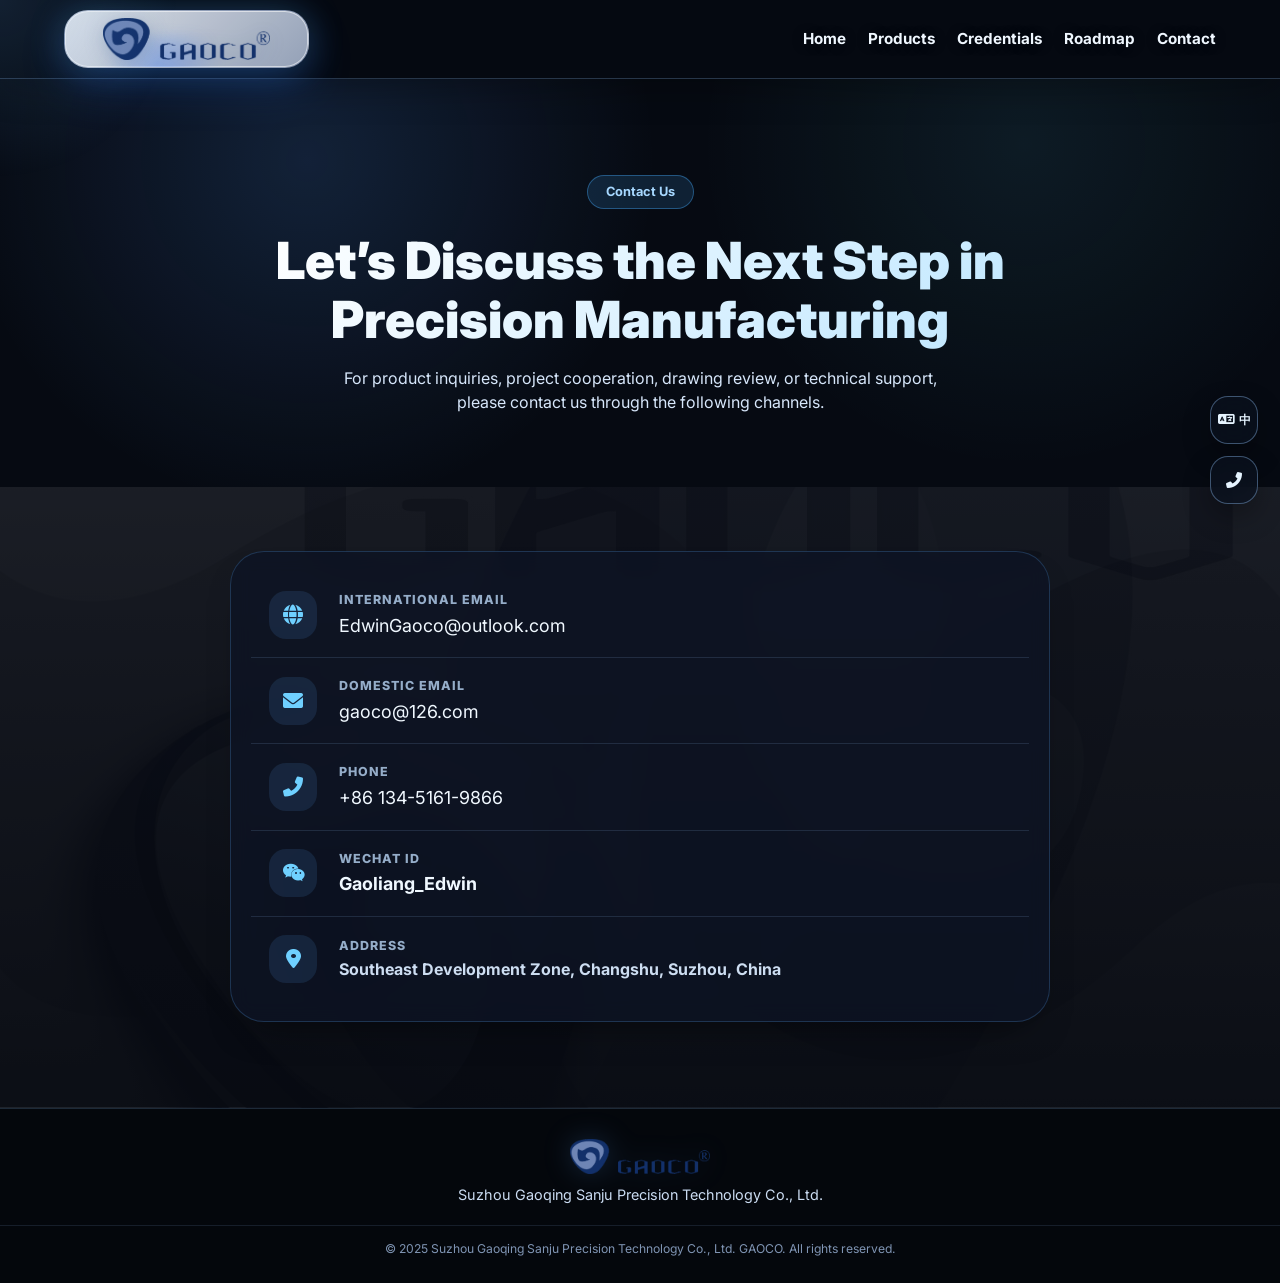
==== contacts.html @ 497a9c97 "Add files via upload" ====
<!DOCTYPE html>

<html lang="zh-CN">
<head>
<meta charset="utf-8"/>
<meta content="width=device-width, initial-scale=1.0" name="viewport"/>
<title>联系我们 | 苏州高擎三炬精密科技有限公司</title>
<meta content="联系苏州高擎三炬精密科技有限公司。国际邮箱 EdwinGaoco@outlook.com，国内邮箱 gaoco@126.com，电话 +86 134-5161-9866，微信 Gaoliang_Edwin。" name="description"/>
<meta content="苏州高擎三炬精密科技有限公司, Suzhou Gaoqing Sanju Precision Technology Co. Ltd., GAOCO, 先进陶瓷, advanced ceramics, CIM, ceramic injection molding, 陶瓷精密注塑成型, Al2O3, AlN, 氧化铝, 氮化铝, alumina, aluminum nitride, 粉体, powder, 器件, components, 塑胶, plastic, 塑胶齿轮, plastic gears, 齿轮齿条, gear rack, 光通信, optical communication, 陶瓷劈刀, ceramic capillary, MT插芯, MT ferrule, SC/LC陶瓷套筒, ceramic sleeve, SC/LC陶瓷插芯, ceramic ferrule, 5G陶瓷滤波器, 6G陶瓷滤波器" name="keywords"/>
<meta content="苏州高擎三炬精密科技有限公司" name="author"/>
<meta content="index, follow" name="robots"/>
<link href="https://gaoco.org/contacts.html" rel="canonical"/>
<meta content="联系我们 | 苏州高擎三炬精密科技有限公司" property="og:title"/>
<meta content="联系苏州高擎三炬精密科技有限公司。国际邮箱 EdwinGaoco@outlook.com，国内邮箱 gaoco@126.com，电话 +86 134-5161-9866，微信 Gaoliang_Edwin。" property="og:description"/>
<meta content="website" property="og:type"/>
<meta content="https://gaoco.org/contacts.html" property="og:url"/>
<meta content="GAOCO | 苏州高擎三炬精密科技有限公司" property="og:site_name"/>
<meta content="zh_CN" property="og:locale"/>
<link href="assets/favicon.ico" rel="icon"/>
<link href="assets/favicon.ico" rel="apple-touch-icon"/>
<link href="https://fonts.googleapis.com/css2?family=Inter:wght@400;500;600;700;800;900&amp;display=swap" rel="stylesheet"/>
<link href="https://cdnjs.cloudflare.com/ajax/libs/font-awesome/6.0.0-beta3/css/all.min.css" rel="stylesheet"/>
<link href="style.css?v=20260614-14" rel="stylesheet"/>
</head>
<body data-page="contacts">
<div aria-hidden="true" class="cursor-glow"></div>
<aside aria-label="Quick actions" class="floating-sidebar">
<button aria-label="Switch language" class="float-btn language-toggle" id="languageToggle" type="button">
<i aria-hidden="true" class="fas fa-language"></i>
<span id="languageToggleText">EN</span>
</button>
<a aria-label="Contact Us" class="float-btn" href="contacts.html">
<i aria-hidden="true" class="fas fa-phone-alt"></i>
</a>
</aside>
<header class="site-header">
<div class="container header-flex">
<a aria-label="GAOCO Home" class="brand-logo" href="index.html">
<span class="brand-logo-shell">
<span aria-hidden="true" class="brand-logo-glow"></span>
<img alt="GAOCO trademark logo" src="assets/gaoco-logo-transparent.png"/>
</span>
</a>
<button aria-expanded="false" aria-label="Toggle navigation" class="mobile-menu-btn" data-menu-toggle="" type="button">
<i aria-hidden="true" class="fas fa-bars"></i>
</button>
<nav aria-label="Main navigation" id="mainNav">
<a data-i18n="navHome" href="index.html">首页</a>
<a data-i18n="navProducts" href="products.html">产品</a>
<a data-i18n="navCredentials" href="credentials.html">资质荣誉</a>
<a data-i18n="navRoadmap" href="roadmap.html">发展方向</a>
<a data-i18n="navContact" href="contacts.html">联系</a>
</nav>
</div>
</header>
<main>
<section class="contact-hero plain-contact-hero">
<div class="container contact-hero-inner">
<div class="badge" data-i18n="contactsBadge">联系我们</div>
<h1 data-i18n="contactsTitle">期待与您探讨精密制造的下一步</h1>
<p data-i18n="contactsSubtitle">如需产品咨询、项目合作、图纸评估或技术支持，请通过以下方式联系我们。</p>
</div>
</section>
<section class="contacts-section compact-contact-section contact-wall-section">
<div class="container contact-list-card">
<article class="contact-row">
<i aria-hidden="true" class="fas fa-globe"></i>
<div><span data-i18n="contactInternationalEmail">国际邮箱</span><a href="mailto:EdwinGaoco@outlook.com">EdwinGaoco@outlook.com</a></div>
</article>
<article class="contact-row">
<i aria-hidden="true" class="fas fa-envelope"></i>
<div><span data-i18n="contactDomesticEmail">国内邮箱</span><a href="mailto:gaoco@126.com">gaoco@126.com</a></div>
</article>
<article class="contact-row">
<i aria-hidden="true" class="fas fa-phone-alt"></i>
<div><span data-i18n="contactPhoneTitle">电话</span><a href="tel:+8613451619866">+86 134-5161-9866</a></div>
</article>
<article class="contact-row">
<i aria-hidden="true" class="fab fa-weixin"></i>
<div><span data-i18n="contactWechatTitle">微信号</span><strong>Gaoliang_Edwin</strong></div>
</article>
<article class="contact-row muted-row">
<i aria-hidden="true" class="fas fa-map-marker-alt"></i>
<div><span data-i18n="contactAddressTitle">地址</span><strong data-i18n="contactAddressMain">中国·苏州·常熟东南开发区</strong></div>
</article>
</div>
</section>
</main>
<footer class="site-footer simple-footer">
<div class="container footer-grid">
<div>
<img alt="GAOCO logo" class="footer-logo" src="assets/gaoco-logo-transparent.png"/>
<p data-i18n="footerCompany">苏州高擎三炬精密科技有限公司</p>
</div>
</div>
<p class="footer-ownership" data-i18n="footerOwnership">© 2025 苏州高擎三炬精密科技有限公司 GAOCO. 保留一切权利。</p></footer>
<script defer="" src="script.js?v=20260614-14"></script>
</body>
</html>
---- style.css ----
*{margin:0;padding:0;box-sizing:border-box}html{scroll-behavior:smooth}body{font-family:'Inter',system-ui,-apple-system,BlinkMacSystemFont,'Segoe UI',sans-serif;background:#080b12;color:#eef5ff;line-height:1.55;overflow-x:hidden}a{color:inherit}.container{max-width:1200px;margin:0 auto;padding:0 24px}.cursor-glow{position:fixed;width:360px;height:360px;background:radial-gradient(circle,rgba(103,180,255,.14),rgba(103,180,255,0) 70%);border-radius:50%;pointer-events:none;transform:translate(-50%,-50%);z-index:999;will-change:left,top}.floating-sidebar{position:fixed;right:22px;top:50%;transform:translateY(-50%);display:flex;flex-direction:column;gap:12px;z-index:800}.float-btn{width:48px;height:48px;border-radius:18px;border:1px solid rgba(147,197,253,.38);background:rgba(11,18,31,.68);backdrop-filter:blur(16px);box-shadow:0 12px 28px rgba(0,0,0,.28);color:#e6f4ff;display:inline-flex;align-items:center;justify-content:center;gap:4px;cursor:pointer;text-decoration:none;transition:.22s ease;font-family:inherit;font-weight:800}.float-btn:hover{transform:translateX(-4px);background:rgba(66,165,245,.26);border-color:rgba(147,197,253,.8)}.float-btn span{font-size:.72rem}.site-header{position:sticky;top:0;z-index:700;background:rgba(7,12,23,.88);backdrop-filter:blur(18px);border-bottom:1px solid rgba(147,197,253,.24);box-shadow:0 10px 32px rgba(0,0,0,.22)}.header-flex{display:flex;justify-content:space-between;align-items:center;gap:22px;min-height:78px}.brand-logo{display:inline-flex;text-decoration:none;align-items:center}.brand-logo-shell{position:relative;display:inline-flex;align-items:center;height:58px;width:245px;padding:7px 16px;border-radius:24px;background:linear-gradient(135deg,rgba(255,255,255,.78),rgba(221,235,255,.62));border:1px solid rgba(26,55,111,.2);box-shadow:0 0 0 1px rgba(255,255,255,.55) inset,0 16px 42px rgba(24,72,150,.18),0 0 35px rgba(79,156,255,.16);overflow:hidden}.brand-logo-shell::after{content:"";position:absolute;inset:-50% auto -50% -80%;width:45%;transform:rotate(18deg);background:linear-gradient(90deg,transparent,rgba(255,255,255,.85),transparent);animation:logoSweep 5.5s ease-in-out infinite}.brand-logo-glow{position:absolute;inset:auto auto -38px 22px;width:150px;height:70px;background:radial-gradient(circle,rgba(44,117,255,.35),transparent 70%);filter:blur(6px)}.brand-logo img{position:relative;z-index:2;width:100%;height:100%;object-fit:contain;filter:drop-shadow(0 4px 10px rgba(19,54,117,.22))}.mobile-menu-btn{display:none;background:rgba(8,15,28,.72);color:#eaf5ff;border:1px solid rgba(147,197,253,.38);border-radius:15px;width:44px;height:44px}nav{display:flex;gap:22px;flex-wrap:wrap;align-items:center}nav a{color:#eff7ff;text-decoration:none;font-weight:700;font-size:.95rem;text-shadow:0 1px 12px rgba(0,0,0,.4);transition:.2s ease;position:relative}nav a::after{content:"";position:absolute;left:0;bottom:-8px;width:0;height:2px;background:#78c8ff;transition:.2s ease}nav a:hover{color:#fff}nav a:hover::after{width:100%}@keyframes logoSweep{0%,35%{left:-80%;opacity:0}55%{opacity:1}78%,100%{left:130%;opacity:0}}
.badge,.tag{display:inline-block;background:rgba(66,165,245,.15);padding:6px 18px;border-radius:40px;font-size:.8rem;font-weight:700;color:#a7d8ff;border:1px solid rgba(66,165,245,.4);margin-bottom:22px}.hero{position:relative;padding:88px 0 106px;overflow:hidden;background:radial-gradient(circle at 20% 20%,rgba(52,123,255,.16),transparent 32%),radial-gradient(circle at 90% 0%,rgba(122,214,255,.1),transparent 35%)}.hero-inner{text-align:center;position:relative;z-index:2}.hero h1{font-size:clamp(2.3rem,6vw,4rem);font-weight:900;line-height:1.12;margin-bottom:20px;background:linear-gradient(135deg,#fff,#bfe7ff);-webkit-background-clip:text;background-clip:text;color:transparent}.highlight{background:linear-gradient(135deg,#58b8ff,#87fff1);-webkit-background-clip:text;background-clip:text;color:transparent}.dynamic-wrap{font-size:clamp(1.1rem,3vw,1.55rem);font-weight:600;margin:18px 0 24px;color:#c3ddff}.dynamic-wrap #changingWord{color:#54bbff;font-weight:900;display:inline-block;min-width:126px;text-shadow:0 0 18px rgba(84,187,255,.5)}.hero p{font-size:1.08rem;color:#bad0eb;max-width:760px;margin:0 auto 32px}.btn-group{display:flex;justify-content:center;gap:18px;flex-wrap:wrap;margin-bottom:54px}.btn{display:inline-flex;align-items:center;justify-content:center;gap:10px;padding:12px 26px;font-weight:800;border-radius:40px;font-size:.95rem;cursor:pointer;transition:.25s ease;border:none;font-family:inherit;text-decoration:none}.btn-primary{background:linear-gradient(105deg,#1d8aff,#0a3f9c);color:white;box-shadow:0 8px 24px rgba(30,136,229,.35)}.btn-primary:hover{transform:translateY(-3px);box-shadow:0 16px 35px rgba(30,136,229,.45)}.btn-outline{background:rgba(255,255,255,.03);border:1px solid #58b8ff;color:#e0f2fe}.btn-outline:hover{background:rgba(88,184,255,.1);border-color:#9de9ff;transform:translateY(-2px)}.stats{display:flex;justify-content:center;gap:42px;flex-wrap:wrap}.stats div{text-align:center}.stats strong{display:block;font-size:1.45rem;font-weight:900;background:linear-gradient(135deg,#fff,#90caf9);-webkit-background-clip:text;background-clip:text;color:transparent}.stats span{font-size:.78rem;text-transform:uppercase;letter-spacing:1px;color:#9fb2cc}.hero-bg-shape{position:absolute;top:-30%;left:-20%;width:140%;height:140%;background:radial-gradient(circle at 30% 40%,rgba(30,136,229,.1),transparent 70%);pointer-events:none}.page-hero{padding:78px 0 54px;text-align:center;background:radial-gradient(circle at 30% 10%,rgba(66,165,245,.16),transparent 35%),radial-gradient(circle at 80% 20%,rgba(128,222,234,.08),transparent 30%)}.page-hero h1{max-width:900px;margin:0 auto 18px;font-size:clamp(2rem,5vw,3rem);line-height:1.16;font-weight:900;background:linear-gradient(135deg,#fff,#a7d8ff);-webkit-background-clip:text;background-clip:text;color:transparent}.page-hero p{max-width:760px;margin:0 auto;color:#aec1dc;font-size:1.05rem}.section-heading-row{display:flex;justify-content:space-between;align-items:flex-end;gap:24px;margin-bottom:38px}.center-heading{align-items:center}.section-title{text-align:center;margin-bottom:42px}.section-title.align-left{text-align:left;margin-bottom:0}.section-title span{display:inline-block;font-size:.78rem;font-weight:800;text-transform:uppercase;letter-spacing:3px;color:#64c7ff;background:rgba(66,165,245,.15);padding:4px 12px;border-radius:30px;margin-bottom:12px}.section-title h2{font-size:clamp(1.7rem,4vw,2.25rem);font-weight:900;color:#f0f9ff}.section-link{display:inline-flex;align-items:center;gap:8px;flex-shrink:0;color:#cceaff;text-decoration:none;border:1px solid rgba(66,165,245,.38);background:rgba(66,165,245,.08);padding:9px 16px;border-radius:999px;font-size:.9rem;font-weight:800;transition:.2s}.section-link:hover{color:#fff;background:rgba(66,165,245,.22);transform:translateY(-2px)}
.business-section,.products-section,.credential-section,.roadmap-section{padding:78px 0 88px}.business-section{background:rgba(5,7,12,.72)}.business-grid{display:grid;grid-template-columns:repeat(3,minmax(0,1fr));gap:24px}.business-card,.product-detail-card,.credential-doc-card,.roadmap-card,.contact-list-card,.curtain-placeholder-card{background:rgba(18,24,39,.76);border:1px solid rgba(90,174,255,.22);border-radius:30px;box-shadow:0 20px 38px -22px rgba(0,0,0,.58);transition:.25s ease}.business-card{text-decoration:none;padding:18px;display:flex;flex-direction:column;gap:14px}.business-card:hover,.product-detail-card:hover,.credential-doc-card:hover,.roadmap-card:hover{transform:translateY(-6px);border-color:rgba(90,174,255,.58);background:rgba(25,33,51,.88)}.business-image,.detail-image,.credential-thumb{border-radius:22px;overflow:hidden;background:linear-gradient(135deg,rgba(66,165,245,.18),rgba(255,255,255,.08));position:relative}.business-image{aspect-ratio:1.45/1}.business-image img,.detail-image img,.credential-thumb img{width:100%;height:100%;object-fit:cover;display:block}.business-card h3,.product-detail-card h3{font-size:1.24rem}.business-card p,.product-detail-card p,.credential-doc-card p,.roadmap-card p{color:#b8cbe6;font-size:.94rem}.home-honors-section{padding:84px 0 96px;overflow:hidden;background:radial-gradient(circle at 50% 50%,rgba(78,152,255,.1),transparent 45%)}.honor-orbit{position:relative;height:420px;max-width:1100px;margin:0 auto;perspective:1200px}.honor-orbit-card{position:absolute;top:50%;left:50%;width:260px;height:318px;transform:translate(-50%,-50%) scale(.6);opacity:0;z-index:1;border-radius:28px;background:rgba(18,24,39,.72);border:1px solid rgba(147,197,253,.24);box-shadow:0 20px 50px rgba(0,0,0,.35);padding:14px;transition:transform .7s cubic-bezier(.2,.8,.2,1),opacity .7s,z-index .7s,filter .7s}.honor-orbit-card img{width:100%;height:230px;object-fit:cover;border-radius:20px;background:#e9f0fb}.honor-orbit-card p{margin-top:10px;font-size:.86rem;color:#d9ebff;font-weight:700;text-align:center}.honor-orbit-card.pos-center{opacity:1;z-index:5;transform:translate(-50%,-50%) translateX(0) scale(1.08);filter:none}.honor-orbit-card.pos-left1{opacity:.78;z-index:4;transform:translate(-50%,-50%) translateX(-260px) translateY(16px) rotateY(18deg) scale(.9);filter:saturate(.85)}.honor-orbit-card.pos-right1{opacity:.78;z-index:4;transform:translate(-50%,-50%) translateX(260px) translateY(16px) rotateY(-18deg) scale(.9);filter:saturate(.85)}.honor-orbit-card.pos-left2{opacity:.42;z-index:2;transform:translate(-50%,-50%) translateX(-480px) translateY(46px) rotateY(30deg) scale(.72);filter:saturate(.7) blur(.2px)}.honor-orbit-card.pos-right2{opacity:.42;z-index:2;transform:translate(-50%,-50%) translateX(480px) translateY(46px) rotateY(-30deg) scale(.72);filter:saturate(.7) blur(.2px)}.honor-orbit-card.is-paused{box-shadow:0 0 0 1px rgba(145,220,255,.9),0 24px 70px rgba(64,168,255,.32)}.carousel-hint{text-align:center;color:#9fb5d2;font-size:.86rem;margin-top:8px}.cta-section{padding:40px 0 88px}.cta-card{padding:42px;border-radius:36px;text-align:center;background:linear-gradient(135deg,rgba(13,28,52,.92),rgba(10,14,24,.95));border:1px solid rgba(88,184,255,.28)}.cta-card h2{font-size:clamp(1.55rem,4vw,2.25rem);margin-bottom:14px}.cta-card p{max-width:720px;margin:0 auto 24px;color:#b9cce8}.product-selector-wrap{scroll-margin-top:110px}.compact-title{margin-bottom:18px}.product-selector{display:grid;grid-template-columns:repeat(3,minmax(0,1fr));gap:14px;background:rgba(15,22,35,.64);padding:10px;border:1px solid rgba(88,184,255,.22);border-radius:28px;position:sticky;top:96px;z-index:50;backdrop-filter:blur(14px)}.product-tab,.credential-tab{border:1px solid rgba(147,197,253,.25);background:rgba(255,255,255,.04);color:#cfe7ff;border-radius:20px;padding:15px 18px;font-family:inherit;font-weight:900;display:flex;align-items:center;justify-content:center;gap:10px;cursor:pointer;transition:.22s}.product-tab:hover,.product-tab.active,.credential-tab:hover,.credential-tab.active{background:linear-gradient(135deg,rgba(43,136,255,.35),rgba(55,210,255,.15));border-color:rgba(122,209,255,.72);color:#fff;box-shadow:0 14px 30px rgba(0,0,0,.22)}.product-panels{margin-top:32px}.product-panel{display:none;animation:panelIn .35s ease;scroll-margin-top:124px}.product-panel.active{display:block}@keyframes panelIn{from{opacity:0;transform:translateY(12px)}to{opacity:1;transform:translateY(0)}}.panel-head{max-width:840px;margin:0 auto 26px;text-align:center}.panel-head h2{font-size:clamp(1.6rem,4vw,2.25rem);margin-bottom:12px}.panel-head p{color:#b7cae5}.detailed-grid{display:grid;grid-template-columns:repeat(3,minmax(0,1fr));gap:24px}.optical-grid{grid-template-columns:repeat(4,minmax(0,1fr))}.product-detail-card{padding:18px}.detail-image{aspect-ratio:1.28/1;margin-bottom:16px}.cooperation-note{margin-top:12px;padding:12px;border-radius:16px;background:rgba(89,172,255,.1);border:1px solid rgba(89,172,255,.25);color:#e4f5ff!important;font-weight:700}.product-side-tools{position:fixed;left:20px;top:50%;transform:translateY(-50%);z-index:650;display:flex;flex-direction:column;gap:10px}.product-side-tools button{width:88px;min-height:54px;border-radius:18px;border:1px solid rgba(147,197,253,.35);background:rgba(11,18,31,.72);color:#eaf6ff;backdrop-filter:blur(15px);cursor:pointer;font-family:inherit;font-weight:800;font-size:.78rem;display:flex;flex-direction:column;align-items:center;justify-content:center;gap:4px;box-shadow:0 12px 28px rgba(0,0,0,.24)}.product-side-tools button:hover{background:rgba(66,165,245,.25)}.star-assembly{position:relative;min-height:720px;border-radius:42px;background:radial-gradient(circle at 50% 46%,rgba(90,174,255,.18),rgba(13,20,35,.94) 55%,rgba(7,10,18,.96));border:1px solid rgba(88,184,255,.25);overflow:hidden;padding:34px;margin-bottom:28px}.assembly-copy{position:relative;z-index:4;text-align:center;max-width:760px;margin:0 auto 18px}.assembly-copy h3{font-size:1.7rem;margin-bottom:8px}.assembly-copy p{color:#bcd0ec}.assembly-main-button{position:absolute;left:50%;top:54%;transform:translate(-50%,-50%);z-index:5;width:min(720px,72%);aspect-ratio:1.34/1;border:0;border-radius:34px;background:rgba(255,255,255,.04);cursor:pointer;transition:.6s cubic-bezier(.2,.8,.2,1);box-shadow:0 24px 70px rgba(0,0,0,.38),0 0 0 1px rgba(132,210,255,.22);overflow:hidden}.assembly-main-button img{width:100%;height:100%;object-fit:cover;display:block}.assembly-main-button::after{content:"";position:absolute;inset:0;background:linear-gradient(180deg,transparent,rgba(5,10,20,.42));opacity:.7}.assembly-pulse{position:absolute;left:50%;bottom:20px;transform:translateX(-50%);z-index:2;display:inline-flex;align-items:center;gap:8px;background:rgba(10,19,35,.72);border:1px solid rgba(147,197,253,.35);border-radius:999px;color:#e8f6ff;padding:10px 16px;font-weight:900;backdrop-filter:blur(12px)}.star-assembly.expanded .assembly-main-button{width:min(360px,42%);top:52%;box-shadow:0 0 0 1px rgba(143,222,255,.55),0 26px 80px rgba(36,140,255,.25);transform:translate(-50%,-50%) scale(.86)}.star-frame{position:absolute;inset:122px 28px 28px;z-index:3;pointer-events:none}.star-part{position:absolute;width:190px;min-height:188px;border-radius:24px;padding:12px;background:rgba(17,25,42,.88);border:1px solid rgba(147,197,253,.28);box-shadow:0 18px 40px rgba(0,0,0,.32);opacity:0;transform:translate(-50%,-50%) scale(.55);transition:.6s cubic-bezier(.2,.8,.2,1);pointer-events:auto}.star-part img{width:100%;height:104px;object-fit:cover;border-radius:16px;background:#dfe9f6}.star-part h4{font-size:.88rem;margin-top:8px}.star-part p{font-size:.74rem;color:#b8cbe6;line-height:1.35}.star-assembly.expanded .star-part{opacity:1;transform:translate(-50%,-50%) scale(1)}.part-pos-1{left:16%;top:22%}.part-pos-2{left:34%;top:16%}.part-pos-3{left:66%;top:16%}.part-pos-4{left:84%;top:22%}.part-pos-5{left:12%;top:52%}.part-pos-6{left:88%;top:52%}.part-pos-7{left:17%;top:82%}.part-pos-8{left:36%;top:88%}.part-pos-9{left:64%;top:88%}.part-pos-10{left:83%;top:82%}.part-pos-11{left:50%;top:10%}.part-pos-12{left:50%;top:94%}.curtain-placeholder-card{display:grid;grid-template-columns:230px 1fr;gap:24px;padding:24px;align-items:center}.image-placeholder{min-height:190px;border-radius:24px;background:linear-gradient(135deg,rgba(78,152,255,.18),rgba(255,255,255,.05));display:flex;align-items:center;justify-content:center;color:#80d7ff;font-size:3.2rem;border:1px dashed rgba(147,197,253,.3)}.curtain-placeholder-card h3{font-size:1.35rem;margin-bottom:10px}.curtain-placeholder-card p{color:#b9cce8}.credential-tabs{display:flex;flex-wrap:wrap;gap:12px;justify-content:center;margin-bottom:32px}.credential-tab{padding:12px 16px}.credential-panel{display:none;animation:panelIn .35s ease}.credential-panel.active{display:block}.small-head{text-align:left;max-width:100%;margin-bottom:18px}.credential-doc-grid{display:grid;grid-template-columns:repeat(3,minmax(0,1fr));gap:22px}.credential-doc-card{overflow:hidden}.credential-thumb{display:block;aspect-ratio:1.18/1;text-decoration:none;background:#eef5ff}.credential-thumb img{transition:.3s ease}.credential-doc-card:hover .credential-thumb img{transform:scale(1.03)}.doc-chip{position:absolute;right:12px;bottom:12px;background:rgba(5,12,24,.8);border:1px solid rgba(147,197,253,.34);border-radius:999px;padding:4px 10px;font-size:.72rem;font-weight:900;color:#eaf6ff}.credential-card-body{padding:18px}.credential-card-body h3{font-size:1rem;margin-bottom:8px}.credentials-hero{background:radial-gradient(circle at 20% 20%,rgba(91,141,255,.18),transparent 35%),radial-gradient(circle at 80% 10%,rgba(91,232,255,.08),transparent 32%)}.wall-hero{position:relative;min-height:420px;padding:96px 0;display:flex;align-items:center;background-image:linear-gradient(100deg,rgba(4,8,18,.94),rgba(8,15,30,.76) 50%,rgba(12,22,42,.5)),url('assets/gaoco-wall.jpg');background-size:cover;background-position:center}.contact-hero-inner{text-align:left}.contact-hero h1{font-size:clamp(2rem,5vw,3.2rem);max-width:760px;font-weight:900;line-height:1.16;background:linear-gradient(135deg,#fff,#bfe7ff);-webkit-background-clip:text;background-clip:text;color:transparent;margin-bottom:16px}.contact-hero p{max-width:600px;color:#d7e7fb}.compact-contact-section{padding:64px 0 86px}.contact-list-card{max-width:820px;padding:20px;border-radius:34px}.contact-row{display:grid;grid-template-columns:54px 1fr;gap:16px;align-items:center;padding:18px;border-bottom:1px solid rgba(147,197,253,.14)}.contact-row:last-child{border-bottom:0}.contact-row i{width:48px;height:48px;border-radius:17px;background:rgba(90,174,255,.12);display:flex;align-items:center;justify-content:center;color:#6fd0ff;font-size:1.25rem}.contact-row span{display:block;font-size:.78rem;color:#95adc9;margin-bottom:2px;font-weight:800;text-transform:uppercase;letter-spacing:.08em}.contact-row a,.contact-row strong{font-size:1.12rem;color:#f0f8ff;text-decoration:none;word-break:break-word}.contact-row a:hover{color:#77d4ff}.muted-row strong{font-size:1rem;color:#cdddf1}.roadmap-grid{display:grid;grid-template-columns:repeat(2,minmax(0,1fr));gap:24px}.roadmap-card{padding:30px}.roadmap-card span{font-size:2.4rem;font-weight:900;color:rgba(90,174,255,.28)}.roadmap-card h2{font-size:1.25rem;margin:8px 0 10px}.site-footer{padding:30px 0;border-top:1px solid rgba(147,197,253,.18);background:rgba(4,7,13,.92)}.footer-grid{display:flex;align-items:center;justify-content:space-between;gap:22px;flex-wrap:wrap}.footer-logo{width:140px;max-height:44px;object-fit:contain;filter:drop-shadow(0 0 14px rgba(95,174,255,.18))}.site-footer p{color:#cbdcf2;font-size:.9rem;margin-top:4px}.footer-contact-line{color:#8ea5c4;font-size:.8rem;line-height:1.6}.simple-footer .footer-grid{justify-content:center;text-align:center}
@media (max-width:1100px){.optical-grid,.detailed-grid{grid-template-columns:repeat(2,minmax(0,1fr))}.honor-orbit-card.pos-left2{transform:translate(-50%,-50%) translateX(-370px) translateY(48px) rotateY(30deg) scale(.68)}.honor-orbit-card.pos-right2{transform:translate(-50%,-50%) translateX(370px) translateY(48px) rotateY(-30deg) scale(.68)}.product-side-tools{left:10px}.star-part{width:170px}.star-assembly{min-height:760px}}
@media (max-width:820px){.container{padding:0 18px}.cursor-glow{display:none}.floating-sidebar{right:14px;bottom:18px;top:auto;transform:none;flex-direction:row}.site-header{background:rgba(7,12,23,.92)}.header-flex{min-height:70px}.brand-logo-shell{width:206px;height:52px;border-radius:20px}.mobile-menu-btn{display:inline-flex;align-items:center;justify-content:center}nav{display:none;position:absolute;left:18px;right:18px;top:76px;background:rgba(10,18,32,.96);border:1px solid rgba(147,197,253,.26);border-radius:22px;padding:16px;flex-direction:column;align-items:stretch;box-shadow:0 20px 46px rgba(0,0,0,.32)}nav.open{display:flex}nav a{padding:10px;text-align:center}.hero{padding:70px 0 78px}.section-heading-row{align-items:flex-start;flex-direction:column}.business-grid,.roadmap-grid{grid-template-columns:1fr}.stats{gap:24px}.product-selector{position:relative;top:auto;grid-template-columns:1fr}.product-side-tools{left:auto;right:14px;top:auto;bottom:82px;transform:none}.product-side-tools button{width:74px;min-height:48px;font-size:.7rem}.detailed-grid,.optical-grid,.credential-doc-grid{grid-template-columns:1fr}.star-assembly{min-height:unset;padding:22px;display:flex;flex-direction:column;gap:20px}.assembly-main-button{position:relative;left:auto;top:auto;transform:none;width:100%;order:2}.star-assembly.expanded .assembly-main-button{width:100%;top:auto;transform:scale(.86);align-self:center}.star-frame{position:relative;inset:auto;display:grid;grid-template-columns:1fr;gap:14px;order:3}.star-part,.star-assembly.expanded .star-part{position:relative;left:auto!important;top:auto!important;width:100%;min-height:0;transform:none;display:grid;grid-template-columns:96px 1fr;gap:12px;align-items:center}.star-part{display:none}.star-assembly.expanded .star-part{display:grid;opacity:1}.star-part img{height:82px}.curtain-placeholder-card{grid-template-columns:1fr}.honor-orbit{height:360px}.honor-orbit-card{width:220px;height:286px}.honor-orbit-card img{height:204px}.honor-orbit-card.pos-center{transform:translate(-50%,-50%) scale(1)}.honor-orbit-card.pos-left1{transform:translate(-50%,-50%) translateX(-172px) translateY(20px) rotateY(18deg) scale(.78);opacity:.55}.honor-orbit-card.pos-right1{transform:translate(-50%,-50%) translateX(172px) translateY(20px) rotateY(-18deg) scale(.78);opacity:.55}.honor-orbit-card.pos-left2,.honor-orbit-card.pos-right2{opacity:0}.contact-row{grid-template-columns:44px 1fr;padding:15px 8px}.contact-row i{width:42px;height:42px}.footer-grid{justify-content:center;text-align:center}.footer-contact-line{text-align:center}.wall-hero{min-height:360px;padding:76px 0}.contact-hero-inner{text-align:center}.contact-hero p{margin:0 auto}}
@media (max-width:480px){.brand-logo-shell{width:176px;height:48px;padding:7px 10px}.float-btn{width:44px;height:44px}.hero h1{font-size:2.35rem}.page-hero{padding:58px 0 42px}.business-section,.products-section,.credential-section,.roadmap-section{padding:58px 0 66px}.cta-card{padding:28px}.honor-orbit-card.pos-left1,.honor-orbit-card.pos-right1{opacity:0}.star-part p{font-size:.72rem}.product-side-tools{display:none}}


/* v20260614-05 refinements */
.brand-logo-shell{background:linear-gradient(135deg,rgba(245,249,255,.9),rgba(209,226,255,.7));box-shadow:0 0 0 1px rgba(255,255,255,.55) inset,0 18px 45px rgba(31,109,255,.22),0 0 36px rgba(95,190,255,.24)}
.business-section .section-title h2{font-size:clamp(1.55rem,4vw,2rem)}
.home-honors-section{padding:88px 0 104px;background:radial-gradient(circle at 50% 46%,rgba(78,152,255,.16),transparent 44%)}
.honor-orbit{height:490px;max-width:1220px}
.honor-orbit-card{width:315px;height:382px;padding:16px}
.honor-orbit-card img{height:286px}
.honor-orbit-card p{font-size:.92rem;line-height:1.3;display:-webkit-box;-webkit-line-clamp:2;-webkit-box-orient:vertical;overflow:hidden}
.honor-orbit-card.pos-center{transform:translate(-50%,-50%) scale(1.08)}
.honor-orbit-card.pos-left1{transform:translate(-50%,-50%) translateX(-310px) translateY(18px) rotateY(18deg) scale(.88)}
.honor-orbit-card.pos-right1{transform:translate(-50%,-50%) translateX(310px) translateY(18px) rotateY(-18deg) scale(.88)}
.honor-orbit-card.pos-left2{transform:translate(-50%,-50%) translateX(-560px) translateY(54px) rotateY(30deg) scale(.66)}
.honor-orbit-card.pos-right2{transform:translate(-50%,-50%) translateX(560px) translateY(54px) rotateY(-30deg) scale(.66)}
.carousel-hint{display:none!important}
#advanced-ceramics .detailed-grid,#optical-communication .optical-grid{grid-template-columns:1fr;max-width:1080px;margin:0 auto}
#advanced-ceramics .product-detail-card,#optical-communication .product-detail-card{display:grid;grid-template-columns:minmax(240px,360px) 1fr;gap:24px;align-items:center;padding:22px}
#advanced-ceramics .product-detail-card .detail-image,#optical-communication .product-detail-card .detail-image{grid-row:1 / span 4;grid-column:1;margin-bottom:0;aspect-ratio:1.35/1}
#advanced-ceramics .product-detail-card h3,#advanced-ceramics .product-detail-card p,#advanced-ceramics .product-detail-card .cooperation-note,#optical-communication .product-detail-card h3,#optical-communication .product-detail-card p,#optical-communication .product-detail-card .cooperation-note{grid-column:2}
#advanced-ceramics .product-detail-card h3,#optical-communication .product-detail-card h3{font-size:1.45rem}
#advanced-ceramics .product-detail-card p,#optical-communication .product-detail-card p{font-size:1rem;line-height:1.75}
.star-assembly{min-height:900px;overflow:visible}
.star-frame{inset:132px 32px 34px}
.star-assembly.expanded .assembly-main-button{width:min(340px,38%);top:59%;z-index:12;transform:translate(-50%,-50%) scale(.84)}
.star-part{width:176px;min-height:178px;z-index:4;cursor:pointer}
.star-part img{height:92px}
.star-part h4{font-size:.85rem}
.star-part p{font-size:.7rem;line-height:1.3;display:-webkit-box;-webkit-line-clamp:3;-webkit-box-orient:vertical;overflow:hidden}
.star-part.is-focused{z-index:40!important;box-shadow:0 0 0 1px rgba(147,222,255,.95),0 24px 70px rgba(54,157,255,.42);background:rgba(20,32,56,.98)}
.star-assembly.expanded .star-part.is-focused{transform:translate(-50%,-50%) scale(1.12)}
.part-pos-1{left:14%;top:20%}.part-pos-2{left:31%;top:17%}.part-pos-11{left:50%;top:14%}.part-pos-3{left:69%;top:17%}.part-pos-4{left:86%;top:20%}
.part-pos-5{left:12%;top:50%}.part-pos-6{left:88%;top:50%}.part-pos-7{left:14%;top:78%}.part-pos-8{left:32%;top:86%}.part-pos-12{left:50%;top:89%}.part-pos-9{left:68%;top:86%}.part-pos-10{left:86%;top:78%}
.footer-vertical{align-items:flex-start}
.footer-brand-block{min-width:220px}
.footer-contact-stack{display:grid;gap:8px;min-width:min(100%,460px)}
.footer-contact-stack div{display:grid;grid-template-columns:28px 88px 1fr;gap:8px;align-items:center;color:#cbdcf2;font-size:.84rem}
.footer-contact-stack i{color:#76d4ff;text-align:center}
.footer-contact-stack span{color:#8fa7c6;font-weight:800}
.footer-contact-stack a,.footer-contact-stack strong{color:#edf8ff;text-decoration:none;font-weight:700;word-break:break-word}
.footer-contact-stack a:hover{color:#78d4ff}
.credential-side-tools{position:fixed;left:20px;top:50%;transform:translateY(-50%);z-index:650;display:flex;flex-direction:column;gap:10px}
.credential-side-tools button{width:88px;min-height:54px;border-radius:18px;border:1px solid rgba(147,197,253,.35);background:rgba(11,18,31,.72);color:#eaf6ff;backdrop-filter:blur(15px);cursor:pointer;font-family:inherit;font-weight:800;font-size:.78rem;display:flex;flex-direction:column;align-items:center;justify-content:center;gap:4px;box-shadow:0 12px 28px rgba(0,0,0,.24)}
.credential-side-tools button:hover{background:rgba(66,165,245,.25)}
.credential-tabs{scroll-margin-top:116px}
.credential-panel .small-head .tag{display:none}
.credential-panel .small-head h2{font-size:clamp(1.65rem,4vw,2.25rem)}
.credential-thumb{border:0;width:100%;cursor:pointer;font-family:inherit;padding:0}
.credential-thumb:focus-visible{outline:2px solid #7bd4ff;outline-offset:3px}
.preview-modal{position:fixed;inset:0;z-index:1200;display:none;align-items:center;justify-content:center;padding:24px}
.preview-modal.is-open{display:flex}
.preview-modal-backdrop{position:absolute;inset:0;background:rgba(0,6,16,.82);backdrop-filter:blur(8px)}
.preview-modal-panel{position:relative;z-index:1;width:min(94vw,980px);max-height:90vh;border:1px solid rgba(147,197,253,.36);border-radius:28px;background:rgba(10,16,28,.96);box-shadow:0 30px 90px rgba(0,0,0,.55);padding:18px;display:flex;flex-direction:column;gap:14px;align-items:center}
.preview-modal-panel img{max-width:100%;max-height:72vh;object-fit:contain;border-radius:18px;background:#edf4ff}
.preview-modal-panel h3{font-size:1rem;text-align:center;color:#e8f7ff}
.preview-close{position:absolute;right:14px;top:14px;width:42px;height:42px;border-radius:15px;border:1px solid rgba(147,197,253,.3);background:rgba(6,12,24,.72);color:#eef8ff;cursor:pointer}
@media (max-width:1100px){.honor-orbit-card.pos-left2,.honor-orbit-card.pos-right2{opacity:.18}.star-part{width:158px}}
@media (max-width:820px){.honor-orbit{height:390px}.honor-orbit-card{width:238px;height:318px}.honor-orbit-card img{height:230px}#advanced-ceramics .product-detail-card,#optical-communication .product-detail-card{display:block}#advanced-ceramics .product-detail-card .detail-image,#optical-communication .product-detail-card .detail-image{margin-bottom:16px}.star-assembly{overflow:hidden}.star-assembly.expanded .assembly-main-button{width:100%;top:auto;transform:scale(.86)}.star-part p{-webkit-line-clamp:unset}.credential-side-tools{left:auto;right:14px;top:auto;bottom:82px;transform:none}.credential-side-tools button{width:74px;min-height:48px;font-size:.7rem}.footer-contact-stack div{grid-template-columns:26px 76px 1fr;text-align:left}}
@media (max-width:480px){.credential-side-tools{display:none}.honor-orbit-card.pos-left1,.honor-orbit-card.pos-right1{opacity:.28}}

/* v20260614-05 refinements */
.site-header{background:rgba(6,10,18,.94)!important;background-image:none!important;box-shadow:0 10px 34px rgba(0,0,0,.26)}
.honor-heading-row{position:relative;display:flex;align-items:center;justify-content:center;min-height:92px;margin-bottom:28px}.honor-heading-row .section-title{text-align:center;margin:0 auto}.honor-heading-row .section-link{position:absolute;right:0;top:50%;transform:translateY(-50%)}
.honor-orbit{height:540px;max-width:1340px;margin:0 auto}.honor-orbit-card{width:350px;height:426px;padding:18px}.honor-orbit-card img{height:316px;object-fit:cover}.honor-orbit-card p{font-size:.96rem;line-height:1.35;-webkit-line-clamp:2;min-height:2.7em}.honor-orbit-card.pos-left1{transform:translate(-50%,-50%) translateX(-340px) translateY(18px) rotateY(18deg) scale(.86)}.honor-orbit-card.pos-right1{transform:translate(-50%,-50%) translateX(340px) translateY(18px) rotateY(-18deg) scale(.86)}.honor-orbit-card.pos-left2{transform:translate(-50%,-50%) translateX(-620px) translateY(56px) rotateY(30deg) scale(.64)}.honor-orbit-card.pos-right2{transform:translate(-50%,-50%) translateX(620px) translateY(56px) rotateY(-30deg) scale(.64)}
.plain-contact-hero{position:relative;padding:96px 0 72px;background:radial-gradient(circle at 24% 20%,rgba(84,154,255,.16),transparent 34%),radial-gradient(circle at 80% 16%,rgba(92,232,255,.08),transparent 30%),rgba(7,11,19,.98)}.plain-contact-hero .contact-hero-inner{text-align:center}.plain-contact-hero h1{margin-left:auto;margin-right:auto}.plain-contact-hero p{margin-left:auto;margin-right:auto}.contact-wall-section{position:relative;overflow:hidden;background:transparent}.contact-wall-section::before{content:"";position:absolute;inset:0;background-image:linear-gradient(180deg,rgba(5,8,15,.78),rgba(5,8,15,.94)),url('assets/gaoco-wall.jpg');background-size:cover;background-position:center 42%;opacity:.45;filter:saturate(.86);pointer-events:none}.contact-wall-section>.container{position:relative;z-index:1}.contact-list-card{background:rgba(13,20,36,.78);backdrop-filter:blur(10px)}
.footer-ownership{width:100%;margin-top:18px!important;padding-top:14px;border-top:1px solid rgba(147,197,253,.12);text-align:center;color:#7f94b3!important;font-size:.76rem!important}.simple-footer .footer-ownership{text-align:center}
.credential-thumb{cursor:zoom-in;border:0;width:100%;text-align:left}.credential-doc-card .credential-thumb img[src$="cred-36.jpg"]{object-fit:contain;background:#f5f7fb}.credential-doc-card h3[data-zh*="ISO 9001"]{letter-spacing:.01em}.site-footer{padding-bottom:24px}
@media (max-width:1100px){.honor-orbit-card.pos-left2,.honor-orbit-card.pos-right2{opacity:.16}.honor-orbit-card.pos-left1{transform:translate(-50%,-50%) translateX(-280px) translateY(22px) rotateY(18deg) scale(.78)}.honor-orbit-card.pos-right1{transform:translate(-50%,-50%) translateX(280px) translateY(22px) rotateY(-18deg) scale(.78)}}
@media (max-width:820px){.honor-heading-row{align-items:flex-start;flex-direction:column;text-align:left}.honor-heading-row .section-title{text-align:left;margin:0}.honor-heading-row .section-link{position:relative;right:auto;top:auto;transform:none}.honor-orbit{height:410px}.honor-orbit-card{width:246px;height:326px}.honor-orbit-card img{height:228px}.plain-contact-hero{padding:76px 0 56px}.contact-wall-section::before{opacity:.36}.footer-ownership{text-align:center}.footer-contact-stack div{grid-template-columns:26px 72px 1fr}}
@media (max-width:480px){.honor-orbit{height:360px}.honor-orbit-card{width:220px;height:296px}.honor-orbit-card img{height:204px}}


/* v20260614-11 refinements: sticky selectors and product readability */
.product-selector-wrap {
    position: sticky;
    top: 86px;
    z-index: 660;
    padding: 10px 0 12px;
    margin-bottom: 28px;
    background: linear-gradient(180deg, rgba(7,10,18,.96), rgba(7,10,18,.78));
    backdrop-filter: blur(16px);
}
.product-selector {
    position: relative;
    top: auto;
    z-index: auto;
    max-width: 1160px;
    margin: 0 auto;
}
.credential-tabs {
    position: sticky;
    top: 86px;
    z-index: 660;
    padding: 12px 0;
    background: linear-gradient(180deg, rgba(7,10,18,.96), rgba(7,10,18,.78));
    backdrop-filter: blur(16px);
}
.product-side-tools,
.credential-side-tools {
    display: none !important;
}
.product-panel[data-product-panel="advanced-ceramics"] .detailed-grid,
.product-panel[data-product-panel="optical-communication"] .detailed-grid {
    grid-template-columns: 1fr;
}
.product-panel[data-product-panel="advanced-ceramics"] .product-detail-card,
.product-panel[data-product-panel="optical-communication"] .product-detail-card {
    display: grid;
    grid-template-columns: minmax(260px, 38%) 1fr;
    gap: 26px;
    align-items: center;
    padding: 24px;
}
.product-panel[data-product-panel="advanced-ceramics"] .detail-image,
.product-panel[data-product-panel="optical-communication"] .detail-image {
    margin-bottom: 0;
    min-height: 240px;
}
.product-panel[data-product-panel="advanced-ceramics"] .product-detail-card h3,
.product-panel[data-product-panel="optical-communication"] .product-detail-card h3 {
    font-size: 1.45rem;
    margin-bottom: 10px;
}
.product-panel[data-product-panel="advanced-ceramics"] .product-detail-card p,
.product-panel[data-product-panel="optical-communication"] .product-detail-card p {
    font-size: 1rem;
    line-height: 1.75;
}
@media (max-width: 760px) {
    .product-selector-wrap,
    .credential-tabs {
        top: 74px;
    }
    .product-selector {
        grid-template-columns: 1fr;
    }
    .product-panel[data-product-panel="advanced-ceramics"] .product-detail-card,
    .product-panel[data-product-panel="optical-communication"] .product-detail-card {
        grid-template-columns: 1fr;
    }
    .product-panel[data-product-panel="advanced-ceramics"] .detail-image,
    .product-panel[data-product-panel="optical-communication"] .detail-image {
        min-height: 190px;
        margin-bottom: 4px;
    }
}


/* v20260614-12 mobile selector and DVD layout refinements */
.product-selector-wrap .compact-title {
    display: none !important;
}
@media (max-width: 760px) {
    .product-selector-wrap {
        top: 74px;
        padding: 6px 0;
        margin-bottom: 18px;
        overflow-x: auto;
        background: rgba(7, 10, 18, .94);
        -webkit-overflow-scrolling: touch;
    }
    .product-selector {
        display: flex;
        flex-wrap: nowrap;
        justify-content: flex-start;
        gap: 8px;
        padding: 6px;
        border-radius: 18px;
        overflow-x: auto;
        max-width: none;
        width: max-content;
        min-width: 100%;
        scrollbar-width: none;
    }
    .product-selector::-webkit-scrollbar,
    .credential-tabs::-webkit-scrollbar {
        display: none;
    }
    .product-tab {
        flex: 0 0 auto;
        min-width: 128px;
        padding: 10px 12px;
        border-radius: 16px;
        font-size: .82rem;
        white-space: nowrap;
    }
    .product-tab i {
        font-size: .9rem;
    }
    .credential-tabs {
        top: 74px;
        display: flex;
        flex-wrap: nowrap;
        justify-content: flex-start;
        gap: 8px;
        overflow-x: auto;
        padding: 8px 14px;
        margin-left: -14px;
        margin-right: -14px;
        margin-bottom: 18px;
        background: rgba(7, 10, 18, .94);
        -webkit-overflow-scrolling: touch;
    }
    .credential-tab {
        flex: 0 0 auto;
        min-width: 142px;
        padding: 10px 12px;
        border-radius: 16px;
        font-size: .8rem;
        white-space: nowrap;
    }
    .star-assembly {
        min-height: auto;
        overflow: visible;
        padding: 22px 14px 24px;
        border-radius: 28px;
    }
    .assembly-copy {
        margin-bottom: 18px;
    }
    .assembly-main-button,
    .star-assembly.expanded .assembly-main-button {
        position: relative;
        left: auto;
        top: auto;
        width: 100%;
        transform: none;
        margin: 0 auto 18px;
        aspect-ratio: 1.34 / 1;
        border-radius: 24px;
    }
    .star-assembly.expanded .assembly-main-button {
        transform: none !important;
    }
    .star-frame {
        position: relative;
        inset: auto;
        display: grid;
        grid-template-columns: 1fr;
        gap: 14px;
        margin-top: 8px;
        pointer-events: auto;
    }
    .star-part {
        position: relative;
        left: auto !important;
        top: auto !important;
        width: 100%;
        min-height: 0;
        opacity: 0;
        transform: none !important;
        display: none;
        grid-template-columns: 116px 1fr;
        gap: 12px;
        align-items: center;
        padding: 12px;
        border-radius: 22px;
    }
    .star-assembly.expanded .star-part {
        display: grid;
        opacity: 1;
        transform: none !important;
    }
    .star-part img {
        width: 116px;
        height: 90px;
        margin: 0;
        object-fit: cover;
        border-radius: 16px;
    }
    .star-part h4 {
        font-size: .95rem;
        margin-bottom: 4px;
    }
    .star-part p {
        font-size: .82rem;
        line-height: 1.4;
        display: -webkit-box;
        -webkit-line-clamp: 3;
        -webkit-box-orient: vertical;
        overflow: hidden;
    }
    .star-part.is-focused,
    .star-assembly.expanded .star-part.is-focused {
        transform: none !important;
        z-index: 2 !important;
    }
}
@media (max-width: 420px) {
    .product-tab {
        min-width: 118px;
        font-size: .78rem;
        padding: 9px 10px;
    }
    .credential-tab {
        min-width: 132px;
        font-size: .76rem;
    }
    .star-part {
        grid-template-columns: 96px 1fr;
        gap: 10px;
    }
    .star-part img {
        width: 96px;
        height: 78px;
    }
}

/* v20260614-14 product refinements: placeholders and more products */
.product-hero p[data-i18n="productsSubtitle"] {
    display: none !important;
}
.detail-image img[src$="placeholder-product.svg"] {
    object-fit: cover;
    background: #0c1628;
}
.more-products-box {
    margin-top: 44px;
    padding: 30px;
    border-radius: 34px;
    background: linear-gradient(135deg, rgba(13, 23, 39, .86), rgba(8, 12, 22, .94));
    border: 1px solid rgba(90, 174, 255, .24);
    box-shadow: 0 26px 58px -38px rgba(0, 0, 0, .72);
}
.more-products-head {
    max-width: 860px;
    margin-bottom: 24px;
}
.more-products-head h2 {
    font-size: clamp(1.45rem, 3vw, 2rem);
    margin-bottom: 10px;
}
.more-products-head p {
    color: #b8cbe6;
    line-height: 1.75;
}
.more-products-grid {
    display: grid;
    grid-template-columns: repeat(2, minmax(0, 1fr));
    gap: 16px;
}
.more-product-item {
    display: grid;
    grid-template-columns: 122px 1fr;
    gap: 16px;
    align-items: center;
    padding: 14px;
    border-radius: 24px;
    background: rgba(255, 255, 255, .035);
    border: 1px solid rgba(147, 197, 253, .16);
    transition: border-color .2s ease, background .2s ease, transform .2s ease;
}
.more-product-item:hover {
    border-color: rgba(90, 174, 255, .48);
    background: rgba(90, 174, 255, .075);
    transform: translateY(-2px);
}
.more-product-item img {
    width: 122px;
    height: 92px;
    object-fit: cover;
    border-radius: 18px;
    background: rgba(255, 255, 255, .08);
}
.more-product-item h3 {
    font-size: 1.02rem;
    margin-bottom: 4px;
    color: #f1f8ff;
}
.more-product-item p {
    color: #aec2de;
    font-size: .88rem;
    line-height: 1.55;
}
@media (max-width: 820px) {
    .more-products-box {
        padding: 22px 16px;
        border-radius: 28px;
    }
    .more-products-grid {
        grid-template-columns: 1fr;
    }
}
@media (max-width: 460px) {
    .more-product-item {
        grid-template-columns: 92px 1fr;
        gap: 12px;
        padding: 12px;
    }
    .more-product-item img {
        width: 92px;
        height: 76px;
        border-radius: 15px;
    }
    .more-product-item h3 {
        font-size: .92rem;
    }
    .more-product-item p {
        font-size: .78rem;
        line-height: 1.45;
    }
}
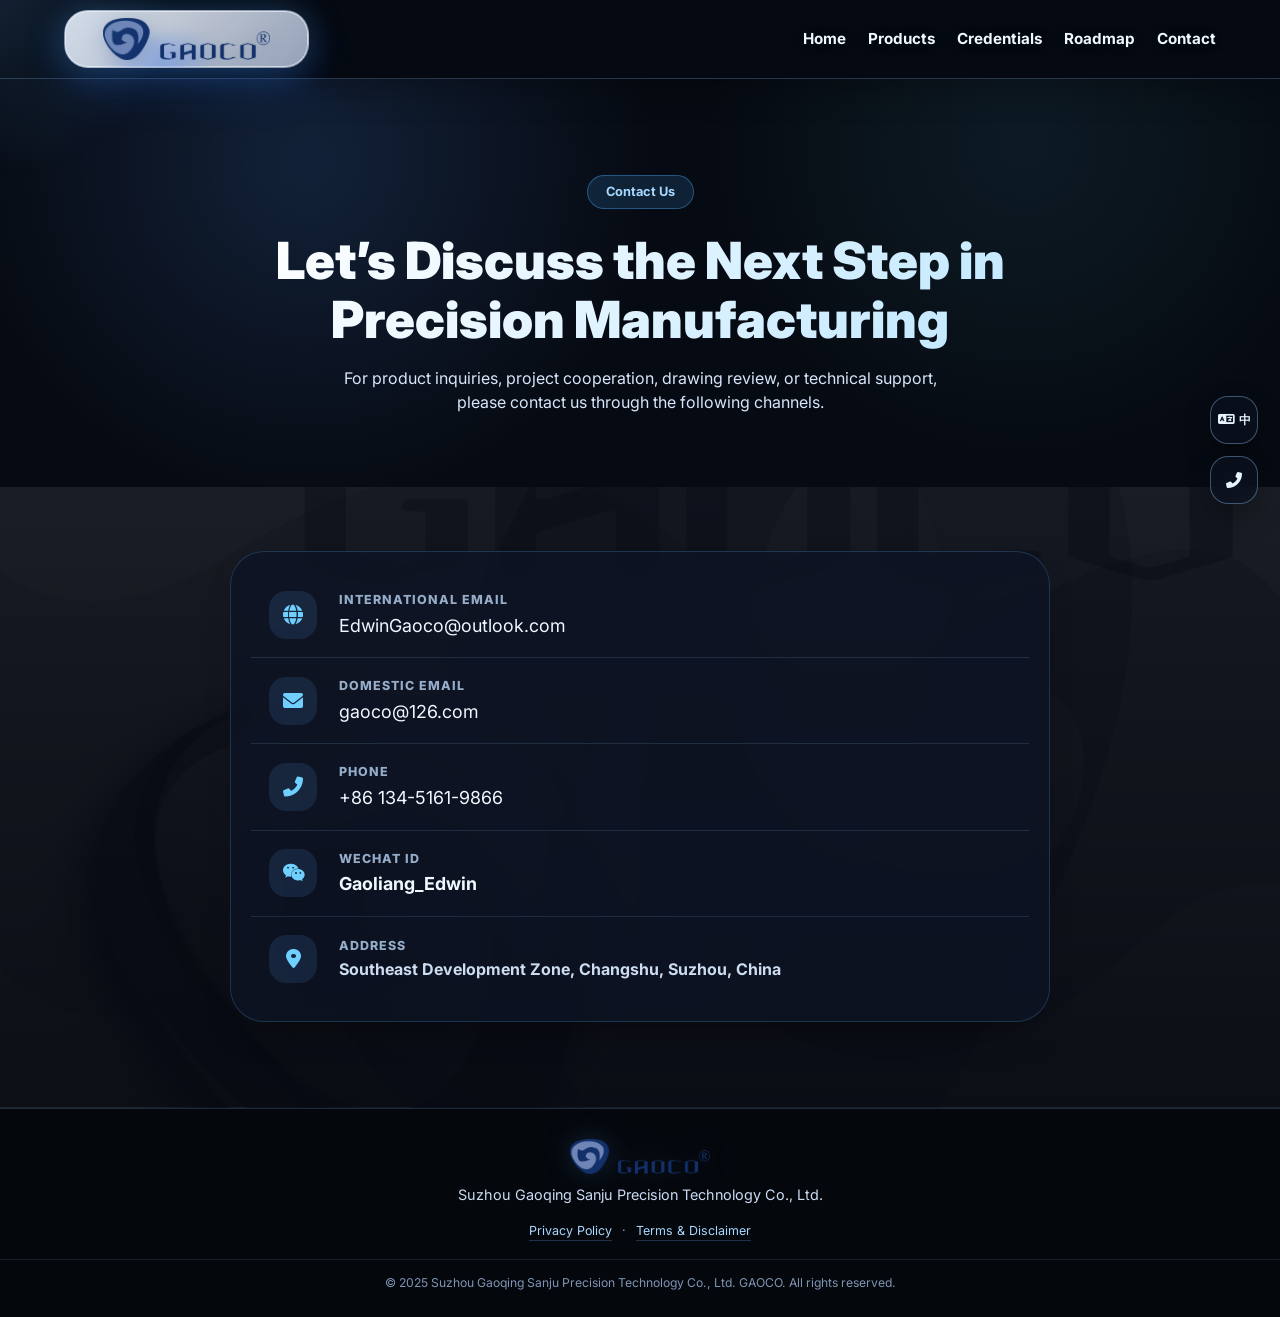
==== commit 5e077ad2: "Add files via upload" ====
--- a/contacts.html
+++ b/contacts.html
@@ -20,7 +20,7 @@
 <link href="assets/favicon.ico" rel="apple-touch-icon"/>
 <link href="https://fonts.googleapis.com/css2?family=Inter:wght@400;500;600;700;800;900&amp;display=swap" rel="stylesheet"/>
 <link href="https://cdnjs.cloudflare.com/ajax/libs/font-awesome/6.0.0-beta3/css/all.min.css" rel="stylesheet"/>
-<link href="style.css?v=20260614-14" rel="stylesheet"/>
+<link href="style.css?v=20260614-15" rel="stylesheet"/>
 </head>
 <body data-page="contacts">
 <div aria-hidden="true" class="cursor-glow"></div>
@@ -93,7 +93,11 @@
 <p data-i18n="footerCompany">苏州高擎三炬精密科技有限公司</p>
 </div>
 </div>
-<p class="footer-ownership" data-i18n="footerOwnership">© 2025 苏州高擎三炬精密科技有限公司 GAOCO. 保留一切权利。</p></footer>
-<script defer="" src="script.js?v=20260614-14"></script>
+<p class="footer-legal-links">
+<a data-bi="" data-en="Privacy Policy" data-zh="隐私政策" href="privacy.html">隐私政策</a>
+<span aria-hidden="true">·</span>
+<a data-bi="" data-en="Terms &amp; Disclaimer" data-zh="使用条款与免责声明" href="terms.html">使用条款与免责声明</a>
+</p><p class="footer-ownership" data-i18n="footerOwnership">© 2025 苏州高擎三炬精密科技有限公司 GAOCO. 保留一切权利。</p></footer>
+<script defer="" src="script.js?v=20260614-15"></script>
 </body>
 </html>
--- a/style.css
+++ b/style.css
@@ -7,7 +7,7 @@
 @media (max-width:480px){.brand-logo-shell{width:176px;height:48px;padding:7px 10px}.float-btn{width:44px;height:44px}.hero h1{font-size:2.35rem}.page-hero{padding:58px 0 42px}.business-section,.products-section,.credential-section,.roadmap-section{padding:58px 0 66px}.cta-card{padding:28px}.honor-orbit-card.pos-left1,.honor-orbit-card.pos-right1{opacity:0}.star-part p{font-size:.72rem}.product-side-tools{display:none}}
 
 
-/* v20260614-05 refinements */
+/* v20260614-15 refinements */
 .brand-logo-shell{background:linear-gradient(135deg,rgba(245,249,255,.9),rgba(209,226,255,.7));box-shadow:0 0 0 1px rgba(255,255,255,.55) inset,0 18px 45px rgba(31,109,255,.22),0 0 36px rgba(95,190,255,.24)}
 .business-section .section-title h2{font-size:clamp(1.55rem,4vw,2rem)}
 .home-honors-section{padding:88px 0 104px;background:radial-gradient(circle at 50% 46%,rgba(78,152,255,.16),transparent 44%)}
@@ -65,7 +65,7 @@
 @media (max-width:820px){.honor-orbit{height:390px}.honor-orbit-card{width:238px;height:318px}.honor-orbit-card img{height:230px}#advanced-ceramics .product-detail-card,#optical-communication .product-detail-card{display:block}#advanced-ceramics .product-detail-card .detail-image,#optical-communication .product-detail-card .detail-image{margin-bottom:16px}.star-assembly{overflow:hidden}.star-assembly.expanded .assembly-main-button{width:100%;top:auto;transform:scale(.86)}.star-part p{-webkit-line-clamp:unset}.credential-side-tools{left:auto;right:14px;top:auto;bottom:82px;transform:none}.credential-side-tools button{width:74px;min-height:48px;font-size:.7rem}.footer-contact-stack div{grid-template-columns:26px 76px 1fr;text-align:left}}
 @media (max-width:480px){.credential-side-tools{display:none}.honor-orbit-card.pos-left1,.honor-orbit-card.pos-right1{opacity:.28}}
 
-/* v20260614-05 refinements */
+/* v20260614-15 refinements */
 .site-header{background:rgba(6,10,18,.94)!important;background-image:none!important;box-shadow:0 10px 34px rgba(0,0,0,.26)}
 .honor-heading-row{position:relative;display:flex;align-items:center;justify-content:center;min-height:92px;margin-bottom:28px}.honor-heading-row .section-title{text-align:center;margin:0 auto}.honor-heading-row .section-link{position:absolute;right:0;top:50%;transform:translateY(-50%)}
 .honor-orbit{height:540px;max-width:1340px;margin:0 auto}.honor-orbit-card{width:350px;height:426px;padding:18px}.honor-orbit-card img{height:316px;object-fit:cover}.honor-orbit-card p{font-size:.96rem;line-height:1.35;-webkit-line-clamp:2;min-height:2.7em}.honor-orbit-card.pos-left1{transform:translate(-50%,-50%) translateX(-340px) translateY(18px) rotateY(18deg) scale(.86)}.honor-orbit-card.pos-right1{transform:translate(-50%,-50%) translateX(340px) translateY(18px) rotateY(-18deg) scale(.86)}.honor-orbit-card.pos-left2{transform:translate(-50%,-50%) translateX(-620px) translateY(56px) rotateY(30deg) scale(.64)}.honor-orbit-card.pos-right2{transform:translate(-50%,-50%) translateX(620px) translateY(56px) rotateY(-30deg) scale(.64)}
@@ -77,7 +77,7 @@
 @media (max-width:480px){.honor-orbit{height:360px}.honor-orbit-card{width:220px;height:296px}.honor-orbit-card img{height:204px}}
 
 
-/* v20260614-11 refinements: sticky selectors and product readability */
+/* v20260614-15 refinements: sticky selectors and product readability */
 .product-selector-wrap {
     position: sticky;
     top: 86px;
@@ -153,7 +153,7 @@
 }
 
 
-/* v20260614-12 mobile selector and DVD layout refinements */
+/* v20260614-15 mobile selector and DVD layout refinements */
 .product-selector-wrap .compact-title {
     display: none !important;
 }
@@ -313,7 +313,7 @@
     }
 }
 
-/* v20260614-14 product refinements: placeholders and more products */
+/* v20260614-15 product refinements: placeholders and more products */
 .product-hero p[data-i18n="productsSubtitle"] {
     display: none !important;
 }
@@ -407,3 +407,14 @@
         line-height: 1.45;
     }
 }
+
+.footer-legal-links{display:flex;justify-content:center;align-items:center;gap:10px;flex-wrap:wrap;width:100%;margin-top:14px!important;color:#91a9c8!important;font-size:.78rem!important}
+.footer-legal-links a{color:#a9d8ff;text-decoration:none;border-bottom:1px solid rgba(103,180,255,.25);transition:.2s ease}
+.footer-legal-links a:hover{color:#fff;border-bottom-color:#67b4ff}
+.legal-section{padding:72px 0 92px;background:radial-gradient(circle at 25% 20%,rgba(49,130,206,.12),transparent 36%),#080b12}
+.legal-grid{display:grid;grid-template-columns:repeat(2,minmax(0,1fr));gap:22px}
+.legal-card{background:rgba(15,23,42,.78);border:1px solid rgba(103,180,255,.2);border-radius:28px;padding:28px;box-shadow:0 22px 44px rgba(0,0,0,.22)}
+.legal-card h2{font-size:1.22rem;margin-bottom:12px;color:#eaf6ff}
+.legal-card p,.legal-card li{color:#c4d8f3;line-height:1.72;font-size:.96rem}
+.legal-list{display:grid;gap:10px;padding-left:18px}
+@media (max-width:760px){.legal-grid{grid-template-columns:1fr}.legal-section{padding:46px 0 68px}.legal-card{padding:22px;border-radius:24px}.footer-legal-links{font-size:.74rem!important}}
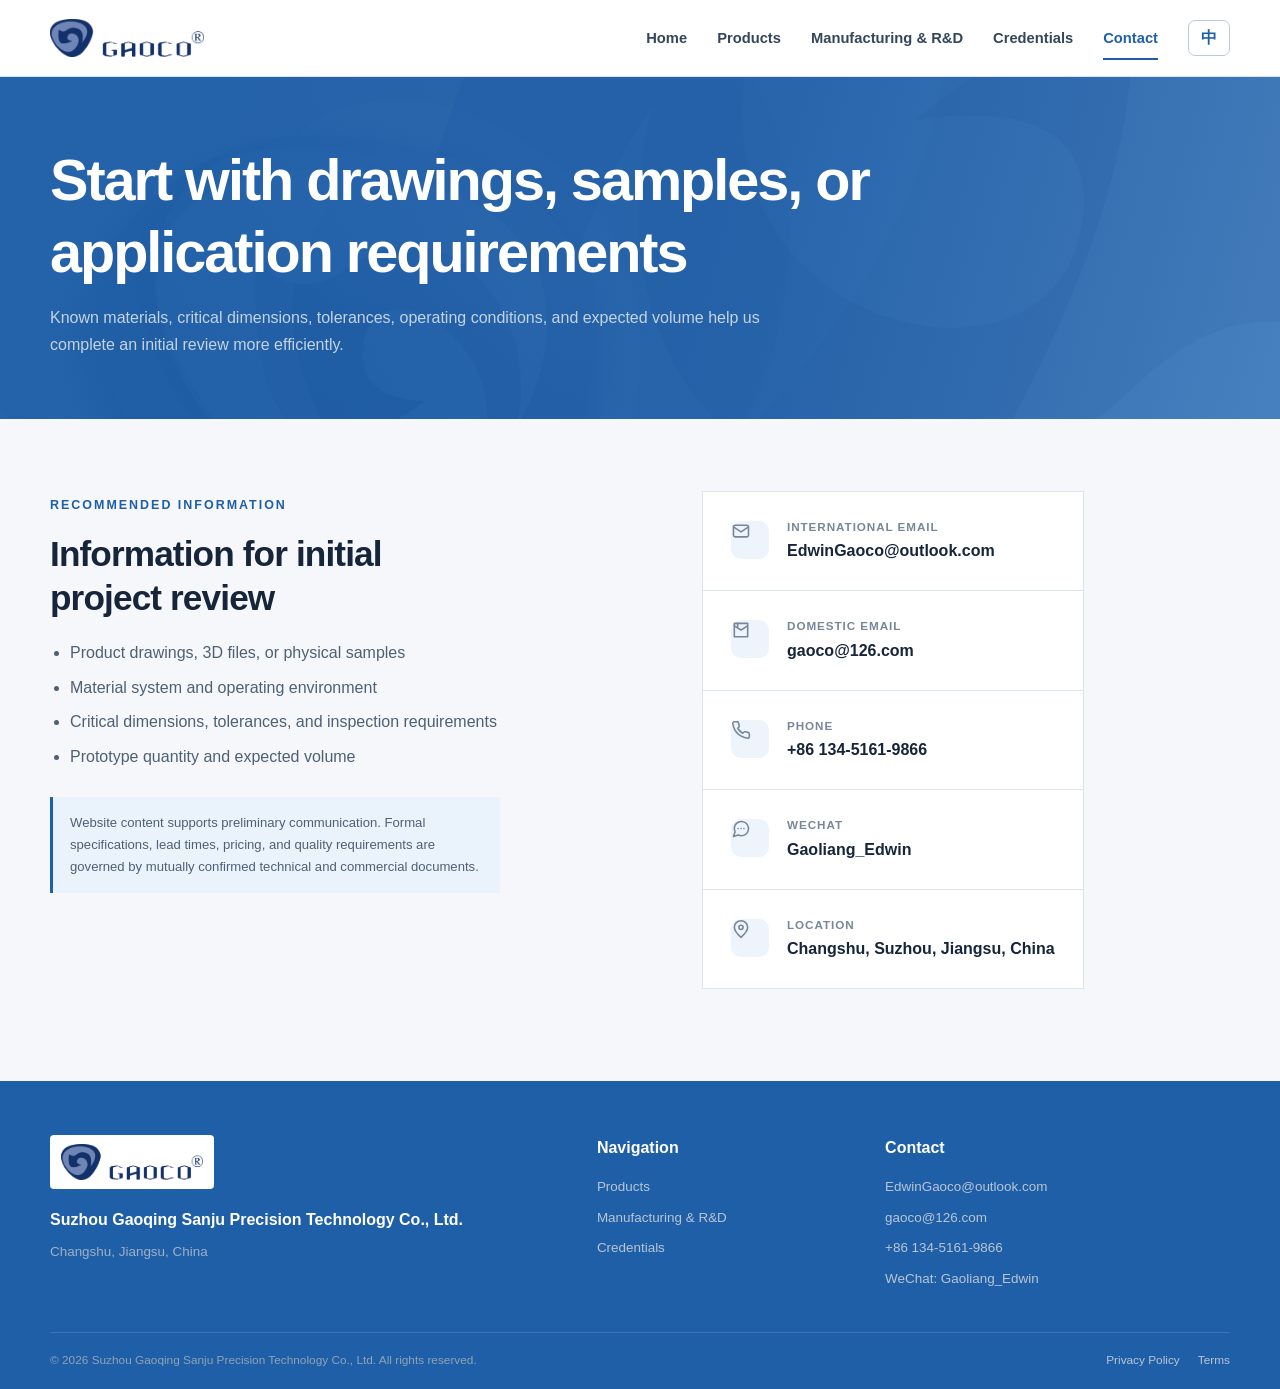
==== commit 4e60fd19: "Add files via upload" ====
--- a/contacts.html
+++ b/contacts.html
@@ -1,103 +1,48 @@
-<!DOCTYPE html>
-
+<!doctype html>
 <html lang="zh-CN">
 <head>
-<meta charset="utf-8"/>
-<meta content="width=device-width, initial-scale=1.0" name="viewport"/>
-<title>联系我们 | 苏州高擎三炬精密科技有限公司</title>
-<meta content="联系苏州高擎三炬精密科技有限公司。国际邮箱 EdwinGaoco@outlook.com，国内邮箱 gaoco@126.com，电话 +86 134-5161-9866，微信 Gaoliang_Edwin。" name="description"/>
-<meta content="苏州高擎三炬精密科技有限公司, Suzhou Gaoqing Sanju Precision Technology Co. Ltd., GAOCO, 先进陶瓷, advanced ceramics, CIM, ceramic injection molding, 陶瓷精密注塑成型, Al2O3, AlN, 氧化铝, 氮化铝, alumina, aluminum nitride, 粉体, powder, 器件, components, 塑胶, plastic, 塑胶齿轮, plastic gears, 齿轮齿条, gear rack, 光通信, optical communication, 陶瓷劈刀, ceramic capillary, MT插芯, MT ferrule, SC/LC陶瓷套筒, ceramic sleeve, SC/LC陶瓷插芯, ceramic ferrule, 5G陶瓷滤波器, 6G陶瓷滤波器" name="keywords"/>
-<meta content="苏州高擎三炬精密科技有限公司" name="author"/>
-<meta content="index, follow" name="robots"/>
-<link href="https://gaoco.org/contacts.html" rel="canonical"/>
-<meta content="联系我们 | 苏州高擎三炬精密科技有限公司" property="og:title"/>
-<meta content="联系苏州高擎三炬精密科技有限公司。国际邮箱 EdwinGaoco@outlook.com，国内邮箱 gaoco@126.com，电话 +86 134-5161-9866，微信 Gaoliang_Edwin。" property="og:description"/>
-<meta content="website" property="og:type"/>
-<meta content="https://gaoco.org/contacts.html" property="og:url"/>
-<meta content="GAOCO | 苏州高擎三炬精密科技有限公司" property="og:site_name"/>
-<meta content="zh_CN" property="og:locale"/>
-<link href="assets/favicon.ico" rel="icon"/>
-<link href="assets/favicon.ico" rel="apple-touch-icon"/>
-<link href="https://fonts.googleapis.com/css2?family=Inter:wght@400;500;600;700;800;900&amp;display=swap" rel="stylesheet"/>
-<link href="https://cdnjs.cloudflare.com/ajax/libs/font-awesome/6.0.0-beta3/css/all.min.css" rel="stylesheet"/>
-<link href="style.css?v=20260614-15" rel="stylesheet"/>
+  <meta charset="utf-8">
+  <meta name="viewport" content="width=device-width, initial-scale=1">
+  <title>联系我们 | 苏州高擎三炬精密科技有限公司</title>
+  <meta name="description" content="联系苏州高擎三炬精密科技有限公司，沟通产品咨询、图纸评估、样件开发与项目合作。">
+  <meta name="author" content="苏州高擎三炬精密科技有限公司">
+  <meta name="robots" content="index, follow">
+  <link rel="canonical" href="https://gaoco.org/contacts.html">
+  <meta property="og:title" content="联系我们 | 苏州高擎三炬精密科技有限公司">
+  <meta property="og:description" content="产品咨询、图纸评估、样件开发与项目合作。">
+  <meta property="og:type" content="website">
+  <meta property="og:url" content="https://gaoco.org/contacts.html">
+  <link rel="icon" href="assets/favicon.ico">
+  <link rel="stylesheet" href="style.css?v=20260802-05">
 </head>
 <body data-page="contacts">
-<div aria-hidden="true" class="cursor-glow"></div>
-<aside aria-label="Quick actions" class="floating-sidebar">
-<button aria-label="Switch language" class="float-btn language-toggle" id="languageToggle" type="button">
-<i aria-hidden="true" class="fas fa-language"></i>
-<span id="languageToggleText">EN</span>
-</button>
-<a aria-label="Contact Us" class="float-btn" href="contacts.html">
-<i aria-hidden="true" class="fas fa-phone-alt"></i>
-</a>
-</aside>
-<header class="site-header">
-<div class="container header-flex">
-<a aria-label="GAOCO Home" class="brand-logo" href="index.html">
-<span class="brand-logo-shell">
-<span aria-hidden="true" class="brand-logo-glow"></span>
-<img alt="GAOCO trademark logo" src="assets/gaoco-logo-transparent.png"/>
-</span>
-</a>
-<button aria-expanded="false" aria-label="Toggle navigation" class="mobile-menu-btn" data-menu-toggle="" type="button">
-<i aria-hidden="true" class="fas fa-bars"></i>
-</button>
-<nav aria-label="Main navigation" id="mainNav">
-<a data-i18n="navHome" href="index.html">首页</a>
-<a data-i18n="navProducts" href="products.html">产品</a>
-<a data-i18n="navCredentials" href="credentials.html">资质荣誉</a>
-<a data-i18n="navRoadmap" href="roadmap.html">发展方向</a>
-<a data-i18n="navContact" href="contacts.html">联系</a>
-</nav>
-</div>
-</header>
-<main>
-<section class="contact-hero plain-contact-hero">
-<div class="container contact-hero-inner">
-<div class="badge" data-i18n="contactsBadge">联系我们</div>
-<h1 data-i18n="contactsTitle">期待与您探讨精密制造的下一步</h1>
-<p data-i18n="contactsSubtitle">如需产品咨询、项目合作、图纸评估或技术支持，请通过以下方式联系我们。</p>
-</div>
-</section>
-<section class="contacts-section compact-contact-section contact-wall-section">
-<div class="container contact-list-card">
-<article class="contact-row">
-<i aria-hidden="true" class="fas fa-globe"></i>
-<div><span data-i18n="contactInternationalEmail">国际邮箱</span><a href="mailto:EdwinGaoco@outlook.com">EdwinGaoco@outlook.com</a></div>
-</article>
-<article class="contact-row">
-<i aria-hidden="true" class="fas fa-envelope"></i>
-<div><span data-i18n="contactDomesticEmail">国内邮箱</span><a href="mailto:gaoco@126.com">gaoco@126.com</a></div>
-</article>
-<article class="contact-row">
-<i aria-hidden="true" class="fas fa-phone-alt"></i>
-<div><span data-i18n="contactPhoneTitle">电话</span><a href="tel:+8613451619866">+86 134-5161-9866</a></div>
-</article>
-<article class="contact-row">
-<i aria-hidden="true" class="fab fa-weixin"></i>
-<div><span data-i18n="contactWechatTitle">微信号</span><strong>Gaoliang_Edwin</strong></div>
-</article>
-<article class="contact-row muted-row">
-<i aria-hidden="true" class="fas fa-map-marker-alt"></i>
-<div><span data-i18n="contactAddressTitle">地址</span><strong data-i18n="contactAddressMain">中国·苏州·常熟东南开发区</strong></div>
-</article>
-</div>
-</section>
-</main>
-<footer class="site-footer simple-footer">
-<div class="container footer-grid">
-<div>
-<img alt="GAOCO logo" class="footer-logo" src="assets/gaoco-logo-transparent.png"/>
-<p data-i18n="footerCompany">苏州高擎三炬精密科技有限公司</p>
-</div>
-</div>
-<p class="footer-legal-links">
-<a data-bi="" data-en="Privacy Policy" data-zh="隐私政策" href="privacy.html">隐私政策</a>
-<span aria-hidden="true">·</span>
-<a data-bi="" data-en="Terms &amp; Disclaimer" data-zh="使用条款与免责声明" href="terms.html">使用条款与免责声明</a>
-</p><p class="footer-ownership" data-i18n="footerOwnership">© 2025 苏州高擎三炬精密科技有限公司 GAOCO. 保留一切权利。</p></footer>
-<script defer="" src="script.js?v=20260614-15"></script>
+  <header class="site-header"><div class="container header-flex">
+    <a class="brand-logo" href="index.html" aria-label="GAOCO 首页"><img src="assets/gaoco-logo-transparent.png" alt="GAOCO 高擎三炬标志" width="699" height="175"></a>
+    <button class="mobile-menu-btn" data-menu-toggle type="button" aria-label="展开导航" aria-expanded="false"><span></span><span></span><span></span></button>
+    <nav id="mainNav" aria-label="主导航"><a href="index.html" data-bi data-zh="首页" data-en="Home">首页</a><a href="products.html" data-bi data-zh="产品中心" data-en="Products">产品中心</a><a href="roadmap.html" data-bi data-zh="制造与研发" data-en="Manufacturing & R&D">制造与研发</a><a href="credentials.html" data-bi data-zh="资质文件" data-en="Credentials">资质文件</a><a class="active" href="contacts.html" data-bi data-zh="联系我们" data-en="Contact">联系我们</a></nav>
+    <button class="language-toggle" id="languageToggle" type="button" aria-label="切换语言"><span id="languageToggleText">EN</span></button>
+  </div></header>
+  <main>
+    <section class="contact-hero"><div class="container contact-hero-inner"><h1 data-bi data-zh="从图纸、样件或应用需求开始沟通" data-en="Start with drawings, samples, or application requirements">从图纸、样件或应用需求开始沟通</h1><p data-bi data-zh="发送已知材料、关键尺寸、公差、使用环境与预期批量，有助于我们更快完成初步评估。" data-en="Known materials, critical dimensions, tolerances, operating conditions, and expected volume help us complete an initial review more efficiently.">发送已知材料、关键尺寸、公差、使用环境与预期批量，有助于我们更快完成初步评估。</p></div></section>
+    <section class="compact-contact-section">
+      <div class="container contact-layout">
+        <div class="contact-guidance">
+          <p class="eyebrow" data-bi data-zh="建议提供" data-en="Recommended information">建议提供</p>
+          <h2 data-bi data-zh="项目初步评估资料" data-en="Information for initial project review">项目初步评估资料</h2>
+          <ul><li data-bi data-zh="产品图纸、三维文件或实物样件" data-en="Product drawings, 3D files, or physical samples">产品图纸、三维文件或实物样件</li><li data-bi data-zh="材料体系及应用环境" data-en="Material system and operating environment">材料体系及应用环境</li><li data-bi data-zh="关键尺寸、公差和检测要求" data-en="Critical dimensions, tolerances, and inspection requirements">关键尺寸、公差和检测要求</li><li data-bi data-zh="试制数量与预期批量" data-en="Prototype quantity and expected volume">试制数量与预期批量</li></ul>
+          <p class="contact-note" data-bi data-zh="网站内容用于初步沟通。正式规格、交期、价格与质量要求以双方确认的技术文件和商务文件为准。" data-en="Website content supports preliminary communication. Formal specifications, lead times, pricing, and quality requirements are governed by mutually confirmed technical and commercial documents.">网站内容用于初步沟通。正式规格、交期、价格与质量要求以双方确认的技术文件和商务文件为准。</p>
+        </div>
+        <div class="contact-list-card">
+          <article class="contact-row"><span class="contact-icon" aria-hidden="true"><svg viewBox="0 0 24 24"><rect x="3" y="5" width="18" height="14" rx="2"/><path d="m3 7 9 6 9-6"/></svg></span><div><span data-bi data-zh="国际业务邮箱" data-en="International email">国际业务邮箱</span><a href="mailto:EdwinGaoco@outlook.com">EdwinGaoco@outlook.com</a></div></article>
+          <article class="contact-row"><span class="contact-icon" aria-hidden="true"><svg viewBox="0 0 24 24"><path d="M4 4h16v16H4z"/><path d="m4 7 8 5 8-5"/><path d="M8 4v4"/></svg></span><div><span data-bi data-zh="国内业务邮箱" data-en="Domestic email">国内业务邮箱</span><a href="mailto:gaoco@126.com">gaoco@126.com</a></div></article>
+          <article class="contact-row"><span class="contact-icon" aria-hidden="true"><svg viewBox="0 0 24 24"><path d="M22 16.92v3a2 2 0 0 1-2.18 2 19.8 19.8 0 0 1-8.63-3.07 19.5 19.5 0 0 1-6-6A19.8 19.8 0 0 1 2.12 4.18 2 2 0 0 1 4.11 2h3a2 2 0 0 1 2 1.72c.13.96.36 1.9.68 2.8a2 2 0 0 1-.45 2.11L8.07 9.9a16 16 0 0 0 6 6l1.27-1.27a2 2 0 0 1 2.11-.45c.91.32 1.85.55 2.81.68A2 2 0 0 1 22 16.92z"/></svg></span><div><span data-bi data-zh="电话" data-en="Phone">电话</span><a href="tel:+8613451619866">+86 134-5161-9866</a></div></article>
+          <article class="contact-row"><span class="contact-icon" aria-hidden="true"><svg viewBox="0 0 24 24"><path d="M21 11.5a8.4 8.4 0 0 1-.9 3.8 8.5 8.5 0 0 1-7.6 4.7 8.4 8.4 0 0 1-3.8-.9L3 21l1.9-5.7a8.4 8.4 0 0 1-.9-3.8 8.5 8.5 0 0 1 4.7-7.6 8.4 8.4 0 0 1 3.8-.9h.5a8.5 8.5 0 0 1 8 8z"/><path d="M8.5 11.5h.01M12 11.5h.01M15.5 11.5h.01"/></svg></span><div><span data-bi data-zh="微信" data-en="WeChat">微信</span><strong>Gaoliang_Edwin</strong></div></article>
+          <article class="contact-row"><span class="contact-icon" aria-hidden="true"><svg viewBox="0 0 24 24"><path d="M20 10c0 5-8 12-8 12S4 15 4 10a8 8 0 1 1 16 0z"/><circle cx="12" cy="10" r="2.5"/></svg></span><div><span data-bi data-zh="所在地" data-en="Location">所在地</span><strong data-bi data-zh="中国 · 江苏 · 苏州 · 常熟" data-en="Changshu, Suzhou, Jiangsu, China">中国 · 江苏 · 苏州 · 常熟</strong></div></article>
+        </div>
+      </div>
+    </section>
+  </main>
+  <footer class="site-footer"><div class="container footer-grid"><div class="footer-brand"><img src="assets/gaoco-logo-transparent.png" alt="GAOCO" width="699" height="175"><p data-bi data-zh="苏州高擎三炬精密科技有限公司" data-en="Suzhou Gaoqing Sanju Precision Technology Co., Ltd.">苏州高擎三炬精密科技有限公司</p><span data-bi data-zh="中国 · 江苏 · 常熟" data-en="Changshu, Jiangsu, China">中国 · 江苏 · 常熟</span></div><div class="footer-links"><strong data-bi data-zh="快速导航" data-en="Navigation">快速导航</strong><a href="products.html" data-bi data-zh="产品中心" data-en="Products">产品中心</a><a href="roadmap.html" data-bi data-zh="制造与研发" data-en="Manufacturing & R&D">制造与研发</a><a href="credentials.html" data-bi data-zh="资质文件" data-en="Credentials">资质文件</a></div><div class="footer-contact"><strong data-bi data-zh="联系" data-en="Contact">联系</strong><a href="mailto:EdwinGaoco@outlook.com">EdwinGaoco@outlook.com</a><a href="mailto:gaoco@126.com">gaoco@126.com</a><a href="tel:+8613451619866">+86 134-5161-9866</a><span>WeChat: Gaoliang_Edwin</span></div></div><div class="container footer-bottom"><p>© <span data-current-year>2026</span> <span data-bi data-zh="苏州高擎三炬精密科技有限公司。保留一切权利。" data-en="Suzhou Gaoqing Sanju Precision Technology Co., Ltd. All rights reserved.">苏州高擎三炬精密科技有限公司。保留一切权利。</span></p><p><a href="privacy.html" data-bi data-zh="隐私政策" data-en="Privacy Policy">隐私政策</a><a href="terms.html" data-bi data-zh="使用条款" data-en="Terms">使用条款</a></p></div></footer>
+  <script defer src="script.js?v=20260802-05"></script>
 </body>
 </html>
--- a/style.css
+++ b/style.css
@@ -1,420 +1,651 @@
-
-*{margin:0;padding:0;box-sizing:border-box}html{scroll-behavior:smooth}body{font-family:'Inter',system-ui,-apple-system,BlinkMacSystemFont,'Segoe UI',sans-serif;background:#080b12;color:#eef5ff;line-height:1.55;overflow-x:hidden}a{color:inherit}.container{max-width:1200px;margin:0 auto;padding:0 24px}.cursor-glow{position:fixed;width:360px;height:360px;background:radial-gradient(circle,rgba(103,180,255,.14),rgba(103,180,255,0) 70%);border-radius:50%;pointer-events:none;transform:translate(-50%,-50%);z-index:999;will-change:left,top}.floating-sidebar{position:fixed;right:22px;top:50%;transform:translateY(-50%);display:flex;flex-direction:column;gap:12px;z-index:800}.float-btn{width:48px;height:48px;border-radius:18px;border:1px solid rgba(147,197,253,.38);background:rgba(11,18,31,.68);backdrop-filter:blur(16px);box-shadow:0 12px 28px rgba(0,0,0,.28);color:#e6f4ff;display:inline-flex;align-items:center;justify-content:center;gap:4px;cursor:pointer;text-decoration:none;transition:.22s ease;font-family:inherit;font-weight:800}.float-btn:hover{transform:translateX(-4px);background:rgba(66,165,245,.26);border-color:rgba(147,197,253,.8)}.float-btn span{font-size:.72rem}.site-header{position:sticky;top:0;z-index:700;background:rgba(7,12,23,.88);backdrop-filter:blur(18px);border-bottom:1px solid rgba(147,197,253,.24);box-shadow:0 10px 32px rgba(0,0,0,.22)}.header-flex{display:flex;justify-content:space-between;align-items:center;gap:22px;min-height:78px}.brand-logo{display:inline-flex;text-decoration:none;align-items:center}.brand-logo-shell{position:relative;display:inline-flex;align-items:center;height:58px;width:245px;padding:7px 16px;border-radius:24px;background:linear-gradient(135deg,rgba(255,255,255,.78),rgba(221,235,255,.62));border:1px solid rgba(26,55,111,.2);box-shadow:0 0 0 1px rgba(255,255,255,.55) inset,0 16px 42px rgba(24,72,150,.18),0 0 35px rgba(79,156,255,.16);overflow:hidden}.brand-logo-shell::after{content:"";position:absolute;inset:-50% auto -50% -80%;width:45%;transform:rotate(18deg);background:linear-gradient(90deg,transparent,rgba(255,255,255,.85),transparent);animation:logoSweep 5.5s ease-in-out infinite}.brand-logo-glow{position:absolute;inset:auto auto -38px 22px;width:150px;height:70px;background:radial-gradient(circle,rgba(44,117,255,.35),transparent 70%);filter:blur(6px)}.brand-logo img{position:relative;z-index:2;width:100%;height:100%;object-fit:contain;filter:drop-shadow(0 4px 10px rgba(19,54,117,.22))}.mobile-menu-btn{display:none;background:rgba(8,15,28,.72);color:#eaf5ff;border:1px solid rgba(147,197,253,.38);border-radius:15px;width:44px;height:44px}nav{display:flex;gap:22px;flex-wrap:wrap;align-items:center}nav a{color:#eff7ff;text-decoration:none;font-weight:700;font-size:.95rem;text-shadow:0 1px 12px rgba(0,0,0,.4);transition:.2s ease;position:relative}nav a::after{content:"";position:absolute;left:0;bottom:-8px;width:0;height:2px;background:#78c8ff;transition:.2s ease}nav a:hover{color:#fff}nav a:hover::after{width:100%}@keyframes logoSweep{0%,35%{left:-80%;opacity:0}55%{opacity:1}78%,100%{left:130%;opacity:0}}
-.badge,.tag{display:inline-block;background:rgba(66,165,245,.15);padding:6px 18px;border-radius:40px;font-size:.8rem;font-weight:700;color:#a7d8ff;border:1px solid rgba(66,165,245,.4);margin-bottom:22px}.hero{position:relative;padding:88px 0 106px;overflow:hidden;background:radial-gradient(circle at 20% 20%,rgba(52,123,255,.16),transparent 32%),radial-gradient(circle at 90% 0%,rgba(122,214,255,.1),transparent 35%)}.hero-inner{text-align:center;position:relative;z-index:2}.hero h1{font-size:clamp(2.3rem,6vw,4rem);font-weight:900;line-height:1.12;margin-bottom:20px;background:linear-gradient(135deg,#fff,#bfe7ff);-webkit-background-clip:text;background-clip:text;color:transparent}.highlight{background:linear-gradient(135deg,#58b8ff,#87fff1);-webkit-background-clip:text;background-clip:text;color:transparent}.dynamic-wrap{font-size:clamp(1.1rem,3vw,1.55rem);font-weight:600;margin:18px 0 24px;color:#c3ddff}.dynamic-wrap #changingWord{color:#54bbff;font-weight:900;display:inline-block;min-width:126px;text-shadow:0 0 18px rgba(84,187,255,.5)}.hero p{font-size:1.08rem;color:#bad0eb;max-width:760px;margin:0 auto 32px}.btn-group{display:flex;justify-content:center;gap:18px;flex-wrap:wrap;margin-bottom:54px}.btn{display:inline-flex;align-items:center;justify-content:center;gap:10px;padding:12px 26px;font-weight:800;border-radius:40px;font-size:.95rem;cursor:pointer;transition:.25s ease;border:none;font-family:inherit;text-decoration:none}.btn-primary{background:linear-gradient(105deg,#1d8aff,#0a3f9c);color:white;box-shadow:0 8px 24px rgba(30,136,229,.35)}.btn-primary:hover{transform:translateY(-3px);box-shadow:0 16px 35px rgba(30,136,229,.45)}.btn-outline{background:rgba(255,255,255,.03);border:1px solid #58b8ff;color:#e0f2fe}.btn-outline:hover{background:rgba(88,184,255,.1);border-color:#9de9ff;transform:translateY(-2px)}.stats{display:flex;justify-content:center;gap:42px;flex-wrap:wrap}.stats div{text-align:center}.stats strong{display:block;font-size:1.45rem;font-weight:900;background:linear-gradient(135deg,#fff,#90caf9);-webkit-background-clip:text;background-clip:text;color:transparent}.stats span{font-size:.78rem;text-transform:uppercase;letter-spacing:1px;color:#9fb2cc}.hero-bg-shape{position:absolute;top:-30%;left:-20%;width:140%;height:140%;background:radial-gradient(circle at 30% 40%,rgba(30,136,229,.1),transparent 70%);pointer-events:none}.page-hero{padding:78px 0 54px;text-align:center;background:radial-gradient(circle at 30% 10%,rgba(66,165,245,.16),transparent 35%),radial-gradient(circle at 80% 20%,rgba(128,222,234,.08),transparent 30%)}.page-hero h1{max-width:900px;margin:0 auto 18px;font-size:clamp(2rem,5vw,3rem);line-height:1.16;font-weight:900;background:linear-gradient(135deg,#fff,#a7d8ff);-webkit-background-clip:text;background-clip:text;color:transparent}.page-hero p{max-width:760px;margin:0 auto;color:#aec1dc;font-size:1.05rem}.section-heading-row{display:flex;justify-content:space-between;align-items:flex-end;gap:24px;margin-bottom:38px}.center-heading{align-items:center}.section-title{text-align:center;margin-bottom:42px}.section-title.align-left{text-align:left;margin-bottom:0}.section-title span{display:inline-block;font-size:.78rem;font-weight:800;text-transform:uppercase;letter-spacing:3px;color:#64c7ff;background:rgba(66,165,245,.15);padding:4px 12px;border-radius:30px;margin-bottom:12px}.section-title h2{font-size:clamp(1.7rem,4vw,2.25rem);font-weight:900;color:#f0f9ff}.section-link{display:inline-flex;align-items:center;gap:8px;flex-shrink:0;color:#cceaff;text-decoration:none;border:1px solid rgba(66,165,245,.38);background:rgba(66,165,245,.08);padding:9px 16px;border-radius:999px;font-size:.9rem;font-weight:800;transition:.2s}.section-link:hover{color:#fff;background:rgba(66,165,245,.22);transform:translateY(-2px)}
-.business-section,.products-section,.credential-section,.roadmap-section{padding:78px 0 88px}.business-section{background:rgba(5,7,12,.72)}.business-grid{display:grid;grid-template-columns:repeat(3,minmax(0,1fr));gap:24px}.business-card,.product-detail-card,.credential-doc-card,.roadmap-card,.contact-list-card,.curtain-placeholder-card{background:rgba(18,24,39,.76);border:1px solid rgba(90,174,255,.22);border-radius:30px;box-shadow:0 20px 38px -22px rgba(0,0,0,.58);transition:.25s ease}.business-card{text-decoration:none;padding:18px;display:flex;flex-direction:column;gap:14px}.business-card:hover,.product-detail-card:hover,.credential-doc-card:hover,.roadmap-card:hover{transform:translateY(-6px);border-color:rgba(90,174,255,.58);background:rgba(25,33,51,.88)}.business-image,.detail-image,.credential-thumb{border-radius:22px;overflow:hidden;background:linear-gradient(135deg,rgba(66,165,245,.18),rgba(255,255,255,.08));position:relative}.business-image{aspect-ratio:1.45/1}.business-image img,.detail-image img,.credential-thumb img{width:100%;height:100%;object-fit:cover;display:block}.business-card h3,.product-detail-card h3{font-size:1.24rem}.business-card p,.product-detail-card p,.credential-doc-card p,.roadmap-card p{color:#b8cbe6;font-size:.94rem}.home-honors-section{padding:84px 0 96px;overflow:hidden;background:radial-gradient(circle at 50% 50%,rgba(78,152,255,.1),transparent 45%)}.honor-orbit{position:relative;height:420px;max-width:1100px;margin:0 auto;perspective:1200px}.honor-orbit-card{position:absolute;top:50%;left:50%;width:260px;height:318px;transform:translate(-50%,-50%) scale(.6);opacity:0;z-index:1;border-radius:28px;background:rgba(18,24,39,.72);border:1px solid rgba(147,197,253,.24);box-shadow:0 20px 50px rgba(0,0,0,.35);padding:14px;transition:transform .7s cubic-bezier(.2,.8,.2,1),opacity .7s,z-index .7s,filter .7s}.honor-orbit-card img{width:100%;height:230px;object-fit:cover;border-radius:20px;background:#e9f0fb}.honor-orbit-card p{margin-top:10px;font-size:.86rem;color:#d9ebff;font-weight:700;text-align:center}.honor-orbit-card.pos-center{opacity:1;z-index:5;transform:translate(-50%,-50%) translateX(0) scale(1.08);filter:none}.honor-orbit-card.pos-left1{opacity:.78;z-index:4;transform:translate(-50%,-50%) translateX(-260px) translateY(16px) rotateY(18deg) scale(.9);filter:saturate(.85)}.honor-orbit-card.pos-right1{opacity:.78;z-index:4;transform:translate(-50%,-50%) translateX(260px) translateY(16px) rotateY(-18deg) scale(.9);filter:saturate(.85)}.honor-orbit-card.pos-left2{opacity:.42;z-index:2;transform:translate(-50%,-50%) translateX(-480px) translateY(46px) rotateY(30deg) scale(.72);filter:saturate(.7) blur(.2px)}.honor-orbit-card.pos-right2{opacity:.42;z-index:2;transform:translate(-50%,-50%) translateX(480px) translateY(46px) rotateY(-30deg) scale(.72);filter:saturate(.7) blur(.2px)}.honor-orbit-card.is-paused{box-shadow:0 0 0 1px rgba(145,220,255,.9),0 24px 70px rgba(64,168,255,.32)}.carousel-hint{text-align:center;color:#9fb5d2;font-size:.86rem;margin-top:8px}.cta-section{padding:40px 0 88px}.cta-card{padding:42px;border-radius:36px;text-align:center;background:linear-gradient(135deg,rgba(13,28,52,.92),rgba(10,14,24,.95));border:1px solid rgba(88,184,255,.28)}.cta-card h2{font-size:clamp(1.55rem,4vw,2.25rem);margin-bottom:14px}.cta-card p{max-width:720px;margin:0 auto 24px;color:#b9cce8}.product-selector-wrap{scroll-margin-top:110px}.compact-title{margin-bottom:18px}.product-selector{display:grid;grid-template-columns:repeat(3,minmax(0,1fr));gap:14px;background:rgba(15,22,35,.64);padding:10px;border:1px solid rgba(88,184,255,.22);border-radius:28px;position:sticky;top:96px;z-index:50;backdrop-filter:blur(14px)}.product-tab,.credential-tab{border:1px solid rgba(147,197,253,.25);background:rgba(255,255,255,.04);color:#cfe7ff;border-radius:20px;padding:15px 18px;font-family:inherit;font-weight:900;display:flex;align-items:center;justify-content:center;gap:10px;cursor:pointer;transition:.22s}.product-tab:hover,.product-tab.active,.credential-tab:hover,.credential-tab.active{background:linear-gradient(135deg,rgba(43,136,255,.35),rgba(55,210,255,.15));border-color:rgba(122,209,255,.72);color:#fff;box-shadow:0 14px 30px rgba(0,0,0,.22)}.product-panels{margin-top:32px}.product-panel{display:none;animation:panelIn .35s ease;scroll-margin-top:124px}.product-panel.active{display:block}@keyframes panelIn{from{opacity:0;transform:translateY(12px)}to{opacity:1;transform:translateY(0)}}.panel-head{max-width:840px;margin:0 auto 26px;text-align:center}.panel-head h2{font-size:clamp(1.6rem,4vw,2.25rem);margin-bottom:12px}.panel-head p{color:#b7cae5}.detailed-grid{display:grid;grid-template-columns:repeat(3,minmax(0,1fr));gap:24px}.optical-grid{grid-template-columns:repeat(4,minmax(0,1fr))}.product-detail-card{padding:18px}.detail-image{aspect-ratio:1.28/1;margin-bottom:16px}.cooperation-note{margin-top:12px;padding:12px;border-radius:16px;background:rgba(89,172,255,.1);border:1px solid rgba(89,172,255,.25);color:#e4f5ff!important;font-weight:700}.product-side-tools{position:fixed;left:20px;top:50%;transform:translateY(-50%);z-index:650;display:flex;flex-direction:column;gap:10px}.product-side-tools button{width:88px;min-height:54px;border-radius:18px;border:1px solid rgba(147,197,253,.35);background:rgba(11,18,31,.72);color:#eaf6ff;backdrop-filter:blur(15px);cursor:pointer;font-family:inherit;font-weight:800;font-size:.78rem;display:flex;flex-direction:column;align-items:center;justify-content:center;gap:4px;box-shadow:0 12px 28px rgba(0,0,0,.24)}.product-side-tools button:hover{background:rgba(66,165,245,.25)}.star-assembly{position:relative;min-height:720px;border-radius:42px;background:radial-gradient(circle at 50% 46%,rgba(90,174,255,.18),rgba(13,20,35,.94) 55%,rgba(7,10,18,.96));border:1px solid rgba(88,184,255,.25);overflow:hidden;padding:34px;margin-bottom:28px}.assembly-copy{position:relative;z-index:4;text-align:center;max-width:760px;margin:0 auto 18px}.assembly-copy h3{font-size:1.7rem;margin-bottom:8px}.assembly-copy p{color:#bcd0ec}.assembly-main-button{position:absolute;left:50%;top:54%;transform:translate(-50%,-50%);z-index:5;width:min(720px,72%);aspect-ratio:1.34/1;border:0;border-radius:34px;background:rgba(255,255,255,.04);cursor:pointer;transition:.6s cubic-bezier(.2,.8,.2,1);box-shadow:0 24px 70px rgba(0,0,0,.38),0 0 0 1px rgba(132,210,255,.22);overflow:hidden}.assembly-main-button img{width:100%;height:100%;object-fit:cover;display:block}.assembly-main-button::after{content:"";position:absolute;inset:0;background:linear-gradient(180deg,transparent,rgba(5,10,20,.42));opacity:.7}.assembly-pulse{position:absolute;left:50%;bottom:20px;transform:translateX(-50%);z-index:2;display:inline-flex;align-items:center;gap:8px;background:rgba(10,19,35,.72);border:1px solid rgba(147,197,253,.35);border-radius:999px;color:#e8f6ff;padding:10px 16px;font-weight:900;backdrop-filter:blur(12px)}.star-assembly.expanded .assembly-main-button{width:min(360px,42%);top:52%;box-shadow:0 0 0 1px rgba(143,222,255,.55),0 26px 80px rgba(36,140,255,.25);transform:translate(-50%,-50%) scale(.86)}.star-frame{position:absolute;inset:122px 28px 28px;z-index:3;pointer-events:none}.star-part{position:absolute;width:190px;min-height:188px;border-radius:24px;padding:12px;background:rgba(17,25,42,.88);border:1px solid rgba(147,197,253,.28);box-shadow:0 18px 40px rgba(0,0,0,.32);opacity:0;transform:translate(-50%,-50%) scale(.55);transition:.6s cubic-bezier(.2,.8,.2,1);pointer-events:auto}.star-part img{width:100%;height:104px;object-fit:cover;border-radius:16px;background:#dfe9f6}.star-part h4{font-size:.88rem;margin-top:8px}.star-part p{font-size:.74rem;color:#b8cbe6;line-height:1.35}.star-assembly.expanded .star-part{opacity:1;transform:translate(-50%,-50%) scale(1)}.part-pos-1{left:16%;top:22%}.part-pos-2{left:34%;top:16%}.part-pos-3{left:66%;top:16%}.part-pos-4{left:84%;top:22%}.part-pos-5{left:12%;top:52%}.part-pos-6{left:88%;top:52%}.part-pos-7{left:17%;top:82%}.part-pos-8{left:36%;top:88%}.part-pos-9{left:64%;top:88%}.part-pos-10{left:83%;top:82%}.part-pos-11{left:50%;top:10%}.part-pos-12{left:50%;top:94%}.curtain-placeholder-card{display:grid;grid-template-columns:230px 1fr;gap:24px;padding:24px;align-items:center}.image-placeholder{min-height:190px;border-radius:24px;background:linear-gradient(135deg,rgba(78,152,255,.18),rgba(255,255,255,.05));display:flex;align-items:center;justify-content:center;color:#80d7ff;font-size:3.2rem;border:1px dashed rgba(147,197,253,.3)}.curtain-placeholder-card h3{font-size:1.35rem;margin-bottom:10px}.curtain-placeholder-card p{color:#b9cce8}.credential-tabs{display:flex;flex-wrap:wrap;gap:12px;justify-content:center;margin-bottom:32px}.credential-tab{padding:12px 16px}.credential-panel{display:none;animation:panelIn .35s ease}.credential-panel.active{display:block}.small-head{text-align:left;max-width:100%;margin-bottom:18px}.credential-doc-grid{display:grid;grid-template-columns:repeat(3,minmax(0,1fr));gap:22px}.credential-doc-card{overflow:hidden}.credential-thumb{display:block;aspect-ratio:1.18/1;text-decoration:none;background:#eef5ff}.credential-thumb img{transition:.3s ease}.credential-doc-card:hover .credential-thumb img{transform:scale(1.03)}.doc-chip{position:absolute;right:12px;bottom:12px;background:rgba(5,12,24,.8);border:1px solid rgba(147,197,253,.34);border-radius:999px;padding:4px 10px;font-size:.72rem;font-weight:900;color:#eaf6ff}.credential-card-body{padding:18px}.credential-card-body h3{font-size:1rem;margin-bottom:8px}.credentials-hero{background:radial-gradient(circle at 20% 20%,rgba(91,141,255,.18),transparent 35%),radial-gradient(circle at 80% 10%,rgba(91,232,255,.08),transparent 32%)}.wall-hero{position:relative;min-height:420px;padding:96px 0;display:flex;align-items:center;background-image:linear-gradient(100deg,rgba(4,8,18,.94),rgba(8,15,30,.76) 50%,rgba(12,22,42,.5)),url('assets/gaoco-wall.jpg');background-size:cover;background-position:center}.contact-hero-inner{text-align:left}.contact-hero h1{font-size:clamp(2rem,5vw,3.2rem);max-width:760px;font-weight:900;line-height:1.16;background:linear-gradient(135deg,#fff,#bfe7ff);-webkit-background-clip:text;background-clip:text;color:transparent;margin-bottom:16px}.contact-hero p{max-width:600px;color:#d7e7fb}.compact-contact-section{padding:64px 0 86px}.contact-list-card{max-width:820px;padding:20px;border-radius:34px}.contact-row{display:grid;grid-template-columns:54px 1fr;gap:16px;align-items:center;padding:18px;border-bottom:1px solid rgba(147,197,253,.14)}.contact-row:last-child{border-bottom:0}.contact-row i{width:48px;height:48px;border-radius:17px;background:rgba(90,174,255,.12);display:flex;align-items:center;justify-content:center;color:#6fd0ff;font-size:1.25rem}.contact-row span{display:block;font-size:.78rem;color:#95adc9;margin-bottom:2px;font-weight:800;text-transform:uppercase;letter-spacing:.08em}.contact-row a,.contact-row strong{font-size:1.12rem;color:#f0f8ff;text-decoration:none;word-break:break-word}.contact-row a:hover{color:#77d4ff}.muted-row strong{font-size:1rem;color:#cdddf1}.roadmap-grid{display:grid;grid-template-columns:repeat(2,minmax(0,1fr));gap:24px}.roadmap-card{padding:30px}.roadmap-card span{font-size:2.4rem;font-weight:900;color:rgba(90,174,255,.28)}.roadmap-card h2{font-size:1.25rem;margin:8px 0 10px}.site-footer{padding:30px 0;border-top:1px solid rgba(147,197,253,.18);background:rgba(4,7,13,.92)}.footer-grid{display:flex;align-items:center;justify-content:space-between;gap:22px;flex-wrap:wrap}.footer-logo{width:140px;max-height:44px;object-fit:contain;filter:drop-shadow(0 0 14px rgba(95,174,255,.18))}.site-footer p{color:#cbdcf2;font-size:.9rem;margin-top:4px}.footer-contact-line{color:#8ea5c4;font-size:.8rem;line-height:1.6}.simple-footer .footer-grid{justify-content:center;text-align:center}
-@media (max-width:1100px){.optical-grid,.detailed-grid{grid-template-columns:repeat(2,minmax(0,1fr))}.honor-orbit-card.pos-left2{transform:translate(-50%,-50%) translateX(-370px) translateY(48px) rotateY(30deg) scale(.68)}.honor-orbit-card.pos-right2{transform:translate(-50%,-50%) translateX(370px) translateY(48px) rotateY(-30deg) scale(.68)}.product-side-tools{left:10px}.star-part{width:170px}.star-assembly{min-height:760px}}
-@media (max-width:820px){.container{padding:0 18px}.cursor-glow{display:none}.floating-sidebar{right:14px;bottom:18px;top:auto;transform:none;flex-direction:row}.site-header{background:rgba(7,12,23,.92)}.header-flex{min-height:70px}.brand-logo-shell{width:206px;height:52px;border-radius:20px}.mobile-menu-btn{display:inline-flex;align-items:center;justify-content:center}nav{display:none;position:absolute;left:18px;right:18px;top:76px;background:rgba(10,18,32,.96);border:1px solid rgba(147,197,253,.26);border-radius:22px;padding:16px;flex-direction:column;align-items:stretch;box-shadow:0 20px 46px rgba(0,0,0,.32)}nav.open{display:flex}nav a{padding:10px;text-align:center}.hero{padding:70px 0 78px}.section-heading-row{align-items:flex-start;flex-direction:column}.business-grid,.roadmap-grid{grid-template-columns:1fr}.stats{gap:24px}.product-selector{position:relative;top:auto;grid-template-columns:1fr}.product-side-tools{left:auto;right:14px;top:auto;bottom:82px;transform:none}.product-side-tools button{width:74px;min-height:48px;font-size:.7rem}.detailed-grid,.optical-grid,.credential-doc-grid{grid-template-columns:1fr}.star-assembly{min-height:unset;padding:22px;display:flex;flex-direction:column;gap:20px}.assembly-main-button{position:relative;left:auto;top:auto;transform:none;width:100%;order:2}.star-assembly.expanded .assembly-main-button{width:100%;top:auto;transform:scale(.86);align-self:center}.star-frame{position:relative;inset:auto;display:grid;grid-template-columns:1fr;gap:14px;order:3}.star-part,.star-assembly.expanded .star-part{position:relative;left:auto!important;top:auto!important;width:100%;min-height:0;transform:none;display:grid;grid-template-columns:96px 1fr;gap:12px;align-items:center}.star-part{display:none}.star-assembly.expanded .star-part{display:grid;opacity:1}.star-part img{height:82px}.curtain-placeholder-card{grid-template-columns:1fr}.honor-orbit{height:360px}.honor-orbit-card{width:220px;height:286px}.honor-orbit-card img{height:204px}.honor-orbit-card.pos-center{transform:translate(-50%,-50%) scale(1)}.honor-orbit-card.pos-left1{transform:translate(-50%,-50%) translateX(-172px) translateY(20px) rotateY(18deg) scale(.78);opacity:.55}.honor-orbit-card.pos-right1{transform:translate(-50%,-50%) translateX(172px) translateY(20px) rotateY(-18deg) scale(.78);opacity:.55}.honor-orbit-card.pos-left2,.honor-orbit-card.pos-right2{opacity:0}.contact-row{grid-template-columns:44px 1fr;padding:15px 8px}.contact-row i{width:42px;height:42px}.footer-grid{justify-content:center;text-align:center}.footer-contact-line{text-align:center}.wall-hero{min-height:360px;padding:76px 0}.contact-hero-inner{text-align:center}.contact-hero p{margin:0 auto}}
-@media (max-width:480px){.brand-logo-shell{width:176px;height:48px;padding:7px 10px}.float-btn{width:44px;height:44px}.hero h1{font-size:2.35rem}.page-hero{padding:58px 0 42px}.business-section,.products-section,.credential-section,.roadmap-section{padding:58px 0 66px}.cta-card{padding:28px}.honor-orbit-card.pos-left1,.honor-orbit-card.pos-right1{opacity:0}.star-part p{font-size:.72rem}.product-side-tools{display:none}}
-
-
-/* v20260614-15 refinements */
-.brand-logo-shell{background:linear-gradient(135deg,rgba(245,249,255,.9),rgba(209,226,255,.7));box-shadow:0 0 0 1px rgba(255,255,255,.55) inset,0 18px 45px rgba(31,109,255,.22),0 0 36px rgba(95,190,255,.24)}
-.business-section .section-title h2{font-size:clamp(1.55rem,4vw,2rem)}
-.home-honors-section{padding:88px 0 104px;background:radial-gradient(circle at 50% 46%,rgba(78,152,255,.16),transparent 44%)}
-.honor-orbit{height:490px;max-width:1220px}
-.honor-orbit-card{width:315px;height:382px;padding:16px}
-.honor-orbit-card img{height:286px}
-.honor-orbit-card p{font-size:.92rem;line-height:1.3;display:-webkit-box;-webkit-line-clamp:2;-webkit-box-orient:vertical;overflow:hidden}
-.honor-orbit-card.pos-center{transform:translate(-50%,-50%) scale(1.08)}
-.honor-orbit-card.pos-left1{transform:translate(-50%,-50%) translateX(-310px) translateY(18px) rotateY(18deg) scale(.88)}
-.honor-orbit-card.pos-right1{transform:translate(-50%,-50%) translateX(310px) translateY(18px) rotateY(-18deg) scale(.88)}
-.honor-orbit-card.pos-left2{transform:translate(-50%,-50%) translateX(-560px) translateY(54px) rotateY(30deg) scale(.66)}
-.honor-orbit-card.pos-right2{transform:translate(-50%,-50%) translateX(560px) translateY(54px) rotateY(-30deg) scale(.66)}
-.carousel-hint{display:none!important}
-#advanced-ceramics .detailed-grid,#optical-communication .optical-grid{grid-template-columns:1fr;max-width:1080px;margin:0 auto}
-#advanced-ceramics .product-detail-card,#optical-communication .product-detail-card{display:grid;grid-template-columns:minmax(240px,360px) 1fr;gap:24px;align-items:center;padding:22px}
-#advanced-ceramics .product-detail-card .detail-image,#optical-communication .product-detail-card .detail-image{grid-row:1 / span 4;grid-column:1;margin-bottom:0;aspect-ratio:1.35/1}
-#advanced-ceramics .product-detail-card h3,#advanced-ceramics .product-detail-card p,#advanced-ceramics .product-detail-card .cooperation-note,#optical-communication .product-detail-card h3,#optical-communication .product-detail-card p,#optical-communication .product-detail-card .cooperation-note{grid-column:2}
-#advanced-ceramics .product-detail-card h3,#optical-communication .product-detail-card h3{font-size:1.45rem}
-#advanced-ceramics .product-detail-card p,#optical-communication .product-detail-card p{font-size:1rem;line-height:1.75}
-.star-assembly{min-height:900px;overflow:visible}
-.star-frame{inset:132px 32px 34px}
-.star-assembly.expanded .assembly-main-button{width:min(340px,38%);top:59%;z-index:12;transform:translate(-50%,-50%) scale(.84)}
-.star-part{width:176px;min-height:178px;z-index:4;cursor:pointer}
-.star-part img{height:92px}
-.star-part h4{font-size:.85rem}
-.star-part p{font-size:.7rem;line-height:1.3;display:-webkit-box;-webkit-line-clamp:3;-webkit-box-orient:vertical;overflow:hidden}
-.star-part.is-focused{z-index:40!important;box-shadow:0 0 0 1px rgba(147,222,255,.95),0 24px 70px rgba(54,157,255,.42);background:rgba(20,32,56,.98)}
-.star-assembly.expanded .star-part.is-focused{transform:translate(-50%,-50%) scale(1.12)}
-.part-pos-1{left:14%;top:20%}.part-pos-2{left:31%;top:17%}.part-pos-11{left:50%;top:14%}.part-pos-3{left:69%;top:17%}.part-pos-4{left:86%;top:20%}
-.part-pos-5{left:12%;top:50%}.part-pos-6{left:88%;top:50%}.part-pos-7{left:14%;top:78%}.part-pos-8{left:32%;top:86%}.part-pos-12{left:50%;top:89%}.part-pos-9{left:68%;top:86%}.part-pos-10{left:86%;top:78%}
-.footer-vertical{align-items:flex-start}
-.footer-brand-block{min-width:220px}
-.footer-contact-stack{display:grid;gap:8px;min-width:min(100%,460px)}
-.footer-contact-stack div{display:grid;grid-template-columns:28px 88px 1fr;gap:8px;align-items:center;color:#cbdcf2;font-size:.84rem}
-.footer-contact-stack i{color:#76d4ff;text-align:center}
-.footer-contact-stack span{color:#8fa7c6;font-weight:800}
-.footer-contact-stack a,.footer-contact-stack strong{color:#edf8ff;text-decoration:none;font-weight:700;word-break:break-word}
-.footer-contact-stack a:hover{color:#78d4ff}
-.credential-side-tools{position:fixed;left:20px;top:50%;transform:translateY(-50%);z-index:650;display:flex;flex-direction:column;gap:10px}
-.credential-side-tools button{width:88px;min-height:54px;border-radius:18px;border:1px solid rgba(147,197,253,.35);background:rgba(11,18,31,.72);color:#eaf6ff;backdrop-filter:blur(15px);cursor:pointer;font-family:inherit;font-weight:800;font-size:.78rem;display:flex;flex-direction:column;align-items:center;justify-content:center;gap:4px;box-shadow:0 12px 28px rgba(0,0,0,.24)}
-.credential-side-tools button:hover{background:rgba(66,165,245,.25)}
-.credential-tabs{scroll-margin-top:116px}
-.credential-panel .small-head .tag{display:none}
-.credential-panel .small-head h2{font-size:clamp(1.65rem,4vw,2.25rem)}
-.credential-thumb{border:0;width:100%;cursor:pointer;font-family:inherit;padding:0}
-.credential-thumb:focus-visible{outline:2px solid #7bd4ff;outline-offset:3px}
-.preview-modal{position:fixed;inset:0;z-index:1200;display:none;align-items:center;justify-content:center;padding:24px}
+:root{
+  --ink:#17253a;
+  --ink-soft:#4f6075;
+  --navy:#1f5fa8;
+  --navy-deep:#1f5fa8;
+  --blue:#1f5fa8;
+  --blue-light:#eaf2fb;
+  --line:#dbe3ec;
+  --surface:#ffffff;
+  --surface-soft:#f5f7fa;
+  --surface-blue:#eef4fa;
+  --max:1180px;
+}
+
+*{box-sizing:border-box}
+html{scroll-behavior:smooth}
+body{
+  margin:0;
+  color:var(--ink);
+  background:var(--surface);
+  font-family:"Noto Sans SC","Source Han Sans SC","PingFang SC","Microsoft YaHei","Segoe UI",Arial,sans-serif;
+  font-size:16px;
+  line-height:1.68;
+  -webkit-font-smoothing:antialiased;
+}
+body[data-lang="en"]{font-family:Inter,"Segoe UI",Arial,sans-serif}
+img{max-width:100%;display:block}
+a{color:inherit}
+button,input,textarea,select{font:inherit}
+.container{width:min(var(--max),calc(100% - 48px));margin-inline:auto}
+.cursor-glow,.floating-sidebar,.product-side-tools,.credential-side-tools{display:none!important}
+.fas,.fab{display:none!important}
+
+/* Header */
+.site-header{
+  position:sticky;
+  top:0;
+  z-index:100;
+  background:rgba(255,255,255,.97);
+  border-bottom:1px solid var(--line);
+  backdrop-filter:blur(10px);
+}
+.header-flex{min-height:76px;display:flex;align-items:center;gap:30px}
+.brand-logo{display:flex;align-items:center;text-decoration:none;margin-right:auto}
+.brand-logo>img,.brand-logo-shell{width:154px;height:auto}
+.brand-logo-shell{display:block;padding:0;background:none;border:0;border-radius:0;box-shadow:none}
+.brand-logo-shell img{width:154px;height:auto}
+.brand-logo-glow{display:none}
+nav{display:flex;align-items:center;gap:30px}
+nav a{
+  position:relative;
+  text-decoration:none;
+  color:#34465b;
+  font-size:.92rem;
+  font-weight:650;
+  white-space:nowrap;
+}
+nav a::after{content:"";position:absolute;left:0;right:100%;bottom:-10px;height:2px;background:var(--blue);transition:right .18s ease}
+nav a:hover,nav a.active{color:var(--blue)}
+nav a:hover::after,nav a.active::after{right:0}
+.language-toggle{
+  flex:0 0 auto;
+  min-width:42px;
+  height:36px;
+  border:1px solid #bdcad8;
+  border-radius:7px;
+  background:#fff;
+  color:var(--navy);
+  font-weight:750;
+  cursor:pointer;
+}
+.language-toggle:hover{border-color:var(--blue);background:var(--blue-light)}
+.mobile-menu-btn{display:none;width:42px;height:40px;padding:9px;border:1px solid var(--line);border-radius:7px;background:#fff;cursor:pointer}
+.mobile-menu-btn span{display:block;height:2px;margin:5px 0;background:var(--navy)}
+
+/* Shared typography */
+.eyebrow,.badge,.tag{
+  display:inline-block;
+  margin:0 0 16px;
+  padding:0;
+  border:0;
+  border-radius:0;
+  background:none;
+  color:var(--blue);
+  font-size:.78rem;
+  font-weight:800;
+  letter-spacing:.16em;
+  text-transform:uppercase;
+}
+h1,h2,h3,h4,p{margin-top:0}
+h1,h2,h3,h4{color:var(--ink);line-height:1.25}
+h1{font-size:clamp(2.65rem,5vw,4.75rem);font-weight:720;letter-spacing:-.04em}
+h2{font-size:clamp(2rem,3.6vw,3rem);font-weight:700;letter-spacing:-.025em}
+h3{font-size:1.28rem;font-weight:700}
+p{color:var(--ink-soft)}
+.btn-group{display:flex;flex-wrap:wrap;gap:12px}
+.btn{
+  display:inline-flex;
+  align-items:center;
+  justify-content:center;
+  min-height:46px;
+  padding:11px 20px;
+  border:1px solid transparent;
+  border-radius:7px;
+  text-decoration:none;
+  font-size:.92rem;
+  font-weight:750;
+  transition:transform .16s ease,background .16s ease,border-color .16s ease;
+}
+.btn:hover{transform:translateY(-1px)}
+.btn-primary{background:var(--blue);color:#fff;border-color:var(--blue)}
+.btn-primary:hover{background:#174d8b;border-color:#174d8b}
+.btn-secondary,.btn-outline{background:#fff;color:var(--navy);border-color:#adbac8}
+.btn-secondary:hover,.btn-outline:hover{border-color:var(--blue);color:var(--blue);background:var(--blue-light)}
+.text-link{color:var(--blue);text-decoration:none;font-weight:750;font-size:.92rem}
+.text-link:hover{text-decoration:underline;text-underline-offset:4px}
+
+/* Home hero */
+.hero-industrial{padding:82px 0 76px;background:linear-gradient(180deg,#f5f8fb 0%,#fff 100%);border-bottom:1px solid var(--line)}
+.hero-grid{display:grid;grid-template-columns:minmax(0,1.02fr) minmax(470px,.98fr);align-items:center;gap:72px}
+.hero-copy h1{max-width:690px;margin-bottom:24px}
+.hero-lead{max-width:690px;margin-bottom:30px;font-size:1.08rem;line-height:1.85}
+.hero-copy .btn-group{margin-bottom:38px}
+.fact-row{display:grid;grid-template-columns:repeat(3,1fr);gap:0;margin:0;padding-top:24px;border-top:1px solid var(--line)}
+.fact-row div{padding-right:16px}
+.fact-row div+div{padding-left:20px;border-left:1px solid var(--line)}
+.fact-row dt{color:var(--navy);font-size:1rem;font-weight:800;letter-spacing:.02em}
+.fact-row dd{margin:3px 0 0;color:#66778a;font-size:.79rem}
+.hero-gallery{display:grid;grid-template-columns:1fr 1fr;grid-template-rows:1.08fr .92fr;gap:12px;min-height:520px}
+.hero-photo{position:relative;display:block;margin:0;overflow:hidden;border:1px solid #cad4df;background:#edf1f5;text-decoration:none}
+.hero-photo-main{grid-column:1/3;grid-row:1}
+.hero-photo img{width:100%;height:100%;object-fit:contain;transition:transform .4s ease}
+.hero-photo:hover img{transform:scale(1.02)}
+.hero-photo-caption{position:absolute;z-index:4;left:14px;bottom:14px;padding:6px 10px;background:rgba(31,95,168,.92);color:#fff;font-size:.72rem;font-weight:700}
+.hero-photo::after{content:"→";position:absolute;z-index:4;right:14px;top:14px;display:grid;place-items:center;width:30px;height:30px;border:1px solid rgba(255,255,255,.65);background:rgba(31,95,168,.86);color:#fff;font-size:.9rem;opacity:0;transform:translateX(-4px);transition:opacity .18s ease,transform .18s ease}
+.hero-photo:hover::after,.hero-photo:focus-visible::after{opacity:1;transform:translateX(0)}
+.live-tile-gallery{perspective:1200px}
+.live-tile{background:#dfe7ef;transform-style:preserve-3d}
+.live-tile-images{position:absolute;inset:0;display:block;overflow:hidden;background:#dfe7ef}
+.live-tile-images img{position:absolute;inset:0;opacity:0;transform:translateY(100%) rotateX(-8deg);transform-origin:center top;transition:transform .72s cubic-bezier(.2,.78,.22,1),opacity .4s ease}
+.live-tile-images img.is-current{z-index:2;opacity:1;transform:translateY(0) rotateX(0)}
+.live-tile-images img.is-leaving{z-index:3;opacity:0;transform:translateY(-100%) rotateX(8deg)}
+
+.proof-strip{background:var(--navy-deep);color:#fff}
+.proof-grid{display:grid;grid-template-columns:repeat(4,1fr)}
+.proof-grid>div{padding:24px 22px;border-left:1px solid rgba(255,255,255,.15)}
+.proof-grid>div:last-child{border-right:1px solid rgba(255,255,255,.15)}
+.proof-grid span{display:block;color:#aebfd1;font-size:.72rem;letter-spacing:.08em;margin-bottom:4px}
+.proof-grid strong{font-size:.94rem;font-weight:700}
+
+.section{padding:96px 0}
+.section-products{background:#fff}
+.section-head{margin-bottom:38px}
+.split-head{display:grid;grid-template-columns:1fr minmax(320px,.72fr);align-items:end;gap:60px}
+.split-head h2{margin-bottom:0}
+.split-head>p{margin:0;line-height:1.8}
+.business-grid{display:grid;grid-template-columns:repeat(3,1fr);gap:22px}
+.business-card{overflow:hidden;border:1px solid var(--line);background:#fff;transition:border-color .18s ease,transform .18s ease}
+.business-card:hover{border-color:#9eb5cc;transform:translateY(-3px)}
+.business-image{display:block;aspect-ratio:1.42/1;overflow:hidden;background:#e9eef3}
+.business-image img{width:100%;height:100%;object-fit:contain;background:#dfe7ef}
+.card-body{padding:24px}
+.card-index{display:block;color:#9aabbc;font-size:.73rem;font-weight:800;letter-spacing:.12em;margin-bottom:14px}
+.card-body h3{margin-bottom:10px}
+.card-body p{min-height:76px;margin-bottom:18px;font-size:.92rem}
+
+.section-process{background:var(--surface-blue);border-block:1px solid var(--line)}
+.process-layout{display:grid;grid-template-columns:.75fr 1.25fr;gap:80px;align-items:start}
+.process-intro{position:sticky;top:112px}
+.process-intro h2{margin-bottom:22px}
+.process-intro p{margin-bottom:28px}
+.process-list{list-style:none;margin:0;padding:0;border-top:1px solid #bfcddd}
+.process-list li{display:grid;grid-template-columns:66px 1fr;gap:24px;padding:27px 0;border-bottom:1px solid #bfcddd}
+.process-list>li>span{color:var(--blue);font-size:.8rem;font-weight:800;letter-spacing:.12em}
+.process-list strong{display:block;margin-bottom:4px;color:var(--ink);font-size:1.04rem}
+.process-list p{margin:0;font-size:.9rem}
+
+.section-quality{background:#fff}
+.quality-grid{display:grid;grid-template-columns:.72fr 1.28fr;gap:70px;align-items:center}
+.quality-copy p{line-height:1.85}
+.credential-marquee{position:relative;overflow:hidden;padding:4px 0;mask-image:linear-gradient(90deg,transparent,#000 5%,#000 95%,transparent);-webkit-mask-image:linear-gradient(90deg,transparent,#000 5%,#000 95%,transparent)}
+.credential-marquee-track{display:flex;width:max-content;gap:14px;animation:credential-conveyor 30s linear infinite;will-change:transform}
+.credential-marquee-group{display:flex;flex:0 0 auto;gap:14px}
+.credential-marquee-card{flex:0 0 190px;width:190px;overflow:hidden;border:1px solid var(--line);background:#fff;color:var(--ink);text-decoration:none;transition:border-color .18s ease,transform .18s ease}
+.credential-marquee-card:hover,.credential-marquee-card:focus-visible{border-color:#9eb5cc;transform:translateY(-2px)}
+.credential-marquee-card img{width:100%;aspect-ratio:.78/1;object-fit:cover;object-position:top;background:#f4f4f0}
+.credential-marquee-card span{display:block;min-height:58px;padding:12px;color:#46596e;font-size:.76rem;font-weight:650;line-height:1.45}
+.credential-marquee:hover .credential-marquee-track,.credential-marquee:focus-within .credential-marquee-track{animation-play-state:paused}
+@keyframes credential-conveyor{to{transform:translateX(calc(-50% - 7px))}}
+
+.cta-section{padding-top:24px}
+.cta-card{display:flex;justify-content:space-between;align-items:center;gap:50px;padding:44px 48px;background:var(--navy-deep);color:#fff}
+.cta-card h2{margin-bottom:10px;color:#fff}
+.cta-card p{margin-bottom:0;color:#c7d4e1}
+.cta-card .eyebrow{color:#8fb7df}
+.cta-card .btn{flex:0 0 auto;background:#fff;color:var(--navy);border-color:#fff}
+
+/* Shared internal page hero */
+.page-hero,.contact-hero{
+  padding:68px 0 60px;
+  text-align:left;
+  background:linear-gradient(105deg,rgba(31,95,168,.96) 0%,rgba(31,95,168,.93) 58%,rgba(31,95,168,.86) 100%),url("assets/gaoco-wall.jpg") center 48%/cover no-repeat;
+}
+.page-hero .container,.contact-hero-inner{max-width:1180px}
+.page-hero h1,.contact-hero h1{max-width:880px;margin:0 0 16px;color:#fff;font-size:clamp(2.25rem,4.5vw,3.75rem);font-weight:700;letter-spacing:-.035em}
+.page-hero p,.contact-hero p{max-width:760px;margin:0;color:#c4d4e4;font-size:1rem}
+.page-hero .badge,.contact-hero .badge{color:#9dc4e8}
+
+/* Product center */
+.products-section{padding:46px 0 92px;background:var(--surface-soft)}
+.product-selector-wrap{position:sticky;top:76px;z-index:50;padding:12px 0;background:rgba(245,247,250,.96);backdrop-filter:blur(8px)}
+.product-selector{display:grid;grid-template-columns:repeat(3,1fr);gap:8px;padding:6px;border:1px solid var(--line);background:#fff}
+.product-tab,.credential-tab{
+  min-height:44px;
+  padding:9px 14px;
+  border:1px solid transparent;
+  border-radius:4px;
+  background:transparent;
+  color:#52657a;
+  font-weight:700;
+  cursor:pointer;
+}
+.product-tab:hover,.product-tab.active,.credential-tab:hover,.credential-tab.active{background:var(--blue-light);border-color:#c5d8eb;color:var(--blue)}
+.product-panels{margin-top:38px}
+.product-panel,.credential-panel{display:none}
+.product-panel.active,.credential-panel.active{display:block}
+.panel-head{max-width:860px;margin:0 auto 30px;text-align:center}
+.panel-head .tag{margin-bottom:8px}
+.panel-head h2{margin-bottom:12px;font-size:2.25rem}
+.panel-head p{margin-bottom:0}
+.detailed-grid{display:grid;grid-template-columns:repeat(2,1fr);gap:16px}
+.product-detail-card{
+  display:grid;
+  grid-template-columns:190px 1fr;
+  grid-template-rows:auto 1fr auto;
+  column-gap:22px;
+  min-height:225px;
+  padding:18px;
+  border:1px solid var(--line);
+  background:#fff;
+}
+.detail-image{grid-column:1;grid-row:1/4;overflow:hidden;background:#e6ebf0}
+.detail-image img{width:100%;height:100%;min-height:188px;object-fit:contain;background:#dfe7ef}
+.product-detail-card h3{grid-column:2;margin:4px 0 10px;font-size:1.08rem}
+.product-detail-card p{grid-column:2;margin:0;font-size:.86rem;line-height:1.65}
+.cooperation-note{margin-top:12px!important;padding:10px 12px;border-left:3px solid var(--blue);background:var(--blue-light);color:#39526c!important;font-size:.78rem!important;font-weight:650}
+.optical-grid .product-detail-card{grid-template-columns:145px 1fr;min-height:190px}
+.optical-grid .detail-image img{min-height:154px}
+
+.star-assembly{padding:26px;border:1px solid var(--line);background:#fff}
+.assembly-copy{text-align:left;max-width:820px;margin-bottom:22px}
+.assembly-copy h3{margin-bottom:8px}
+.assembly-copy p{margin-bottom:0}
+.assembly-main-button{position:relative;display:block;width:min(720px,100%);margin:0 auto;border:0;padding:0;background:#e9eef3;cursor:pointer}
+.assembly-main-button img{width:100%;aspect-ratio:1.45/1;object-fit:contain;background:#dfe7ef}
+.assembly-pulse{position:absolute;right:14px;bottom:14px;padding:8px 12px;background:rgba(31,95,168,.94);color:#fff;font-size:.78rem;font-weight:700}
+.star-frame{display:none;grid-template-columns:repeat(3,1fr);gap:12px;margin-top:22px}
+.star-assembly.expanded .star-frame{display:grid}
+.star-part{display:grid;grid-template-columns:92px 1fr;gap:12px;align-items:start;padding:12px;border:1px solid var(--line);background:#f8fafc}
+.star-part img{width:92px;height:78px;object-fit:contain;background:#e5eaf0}
+.star-part h4{margin:2px 0 5px;font-size:.84rem}
+.star-part p{margin:0;font-size:.72rem;line-height:1.4}
+.curtain-placeholder-card{display:grid;grid-template-columns:180px 1fr;gap:24px;margin-top:20px;padding:20px;border:1px solid var(--line);background:#fff}
+.image-placeholder{display:flex;align-items:center;justify-content:center;min-height:150px;background:repeating-linear-gradient(135deg,#eef2f6,#eef2f6 12px,#f7f9fb 12px,#f7f9fb 24px);color:#66798d}
+.curtain-placeholder-card h3{margin-bottom:8px}
+.curtain-placeholder-card p{margin-bottom:0}
+.more-products-box{margin-top:34px;padding:28px;border:1px solid var(--line);background:#fff}
+.more-products-head{max-width:820px;margin-bottom:22px}
+.more-products-head h2{margin-bottom:10px;font-size:1.75rem}
+.more-products-grid{display:grid;grid-template-columns:repeat(2,1fr);gap:10px}
+.more-product-item{display:grid;grid-template-columns:96px 1fr;gap:13px;align-items:center;padding:10px;border:1px solid #e4e9ee;background:#fafbfc}
+.more-product-item img{width:96px;height:72px;object-fit:contain;background:#dfe7ef}
+.more-product-item h3{margin:0 0 3px;font-size:.9rem}
+.more-product-item p{margin:0;font-size:.75rem;line-height:1.45}
+
+/* Credentials */
+.credential-section{padding:48px 0 92px;background:var(--surface-soft)}
+.credential-tabs{position:sticky;top:76px;z-index:45;display:flex;flex-wrap:wrap;gap:8px;justify-content:center;margin:0 0 34px;padding:12px;border:1px solid var(--line);background:rgba(255,255,255,.97)}
+.credential-tab{border-color:#dce3ea}
+.small-head{text-align:left;max-width:none;margin:0 0 18px}
+.small-head h2{font-size:1.9rem}
+.credential-doc-grid{display:grid;grid-template-columns:repeat(3,1fr);gap:16px}
+.credential-doc-card{overflow:hidden;border:1px solid var(--line);background:#fff}
+.credential-thumb{position:relative;display:block;width:100%;padding:0;border:0;border-bottom:1px solid var(--line);background:#eef1f4;cursor:zoom-in}
+.credential-thumb img{width:100%;aspect-ratio:1.18/1;object-fit:cover;object-position:top}
+.doc-chip{position:absolute;right:10px;bottom:10px;padding:4px 8px;background:rgba(31,95,168,.94);color:#fff;font-size:.7rem;font-weight:700}
+.credential-card-body{padding:17px}
+.credential-card-body h3{margin-bottom:7px;font-size:.98rem}
+.credential-card-body p{margin:0;font-size:.82rem;line-height:1.6}
+.preview-modal{position:fixed;inset:0;z-index:500;display:none;align-items:center;justify-content:center;padding:24px}
 .preview-modal.is-open{display:flex}
-.preview-modal-backdrop{position:absolute;inset:0;background:rgba(0,6,16,.82);backdrop-filter:blur(8px)}
-.preview-modal-panel{position:relative;z-index:1;width:min(94vw,980px);max-height:90vh;border:1px solid rgba(147,197,253,.36);border-radius:28px;background:rgba(10,16,28,.96);box-shadow:0 30px 90px rgba(0,0,0,.55);padding:18px;display:flex;flex-direction:column;gap:14px;align-items:center}
-.preview-modal-panel img{max-width:100%;max-height:72vh;object-fit:contain;border-radius:18px;background:#edf4ff}
-.preview-modal-panel h3{font-size:1rem;text-align:center;color:#e8f7ff}
-.preview-close{position:absolute;right:14px;top:14px;width:42px;height:42px;border-radius:15px;border:1px solid rgba(147,197,253,.3);background:rgba(6,12,24,.72);color:#eef8ff;cursor:pointer}
-@media (max-width:1100px){.honor-orbit-card.pos-left2,.honor-orbit-card.pos-right2{opacity:.18}.star-part{width:158px}}
-@media (max-width:820px){.honor-orbit{height:390px}.honor-orbit-card{width:238px;height:318px}.honor-orbit-card img{height:230px}#advanced-ceramics .product-detail-card,#optical-communication .product-detail-card{display:block}#advanced-ceramics .product-detail-card .detail-image,#optical-communication .product-detail-card .detail-image{margin-bottom:16px}.star-assembly{overflow:hidden}.star-assembly.expanded .assembly-main-button{width:100%;top:auto;transform:scale(.86)}.star-part p{-webkit-line-clamp:unset}.credential-side-tools{left:auto;right:14px;top:auto;bottom:82px;transform:none}.credential-side-tools button{width:74px;min-height:48px;font-size:.7rem}.footer-contact-stack div{grid-template-columns:26px 76px 1fr;text-align:left}}
-@media (max-width:480px){.credential-side-tools{display:none}.honor-orbit-card.pos-left1,.honor-orbit-card.pos-right1{opacity:.28}}
-
-/* v20260614-15 refinements */
-.site-header{background:rgba(6,10,18,.94)!important;background-image:none!important;box-shadow:0 10px 34px rgba(0,0,0,.26)}
-.honor-heading-row{position:relative;display:flex;align-items:center;justify-content:center;min-height:92px;margin-bottom:28px}.honor-heading-row .section-title{text-align:center;margin:0 auto}.honor-heading-row .section-link{position:absolute;right:0;top:50%;transform:translateY(-50%)}
-.honor-orbit{height:540px;max-width:1340px;margin:0 auto}.honor-orbit-card{width:350px;height:426px;padding:18px}.honor-orbit-card img{height:316px;object-fit:cover}.honor-orbit-card p{font-size:.96rem;line-height:1.35;-webkit-line-clamp:2;min-height:2.7em}.honor-orbit-card.pos-left1{transform:translate(-50%,-50%) translateX(-340px) translateY(18px) rotateY(18deg) scale(.86)}.honor-orbit-card.pos-right1{transform:translate(-50%,-50%) translateX(340px) translateY(18px) rotateY(-18deg) scale(.86)}.honor-orbit-card.pos-left2{transform:translate(-50%,-50%) translateX(-620px) translateY(56px) rotateY(30deg) scale(.64)}.honor-orbit-card.pos-right2{transform:translate(-50%,-50%) translateX(620px) translateY(56px) rotateY(-30deg) scale(.64)}
-.plain-contact-hero{position:relative;padding:96px 0 72px;background:radial-gradient(circle at 24% 20%,rgba(84,154,255,.16),transparent 34%),radial-gradient(circle at 80% 16%,rgba(92,232,255,.08),transparent 30%),rgba(7,11,19,.98)}.plain-contact-hero .contact-hero-inner{text-align:center}.plain-contact-hero h1{margin-left:auto;margin-right:auto}.plain-contact-hero p{margin-left:auto;margin-right:auto}.contact-wall-section{position:relative;overflow:hidden;background:transparent}.contact-wall-section::before{content:"";position:absolute;inset:0;background-image:linear-gradient(180deg,rgba(5,8,15,.78),rgba(5,8,15,.94)),url('assets/gaoco-wall.jpg');background-size:cover;background-position:center 42%;opacity:.45;filter:saturate(.86);pointer-events:none}.contact-wall-section>.container{position:relative;z-index:1}.contact-list-card{background:rgba(13,20,36,.78);backdrop-filter:blur(10px)}
-.footer-ownership{width:100%;margin-top:18px!important;padding-top:14px;border-top:1px solid rgba(147,197,253,.12);text-align:center;color:#7f94b3!important;font-size:.76rem!important}.simple-footer .footer-ownership{text-align:center}
-.credential-thumb{cursor:zoom-in;border:0;width:100%;text-align:left}.credential-doc-card .credential-thumb img[src$="cred-36.jpg"]{object-fit:contain;background:#f5f7fb}.credential-doc-card h3[data-zh*="ISO 9001"]{letter-spacing:.01em}.site-footer{padding-bottom:24px}
-@media (max-width:1100px){.honor-orbit-card.pos-left2,.honor-orbit-card.pos-right2{opacity:.16}.honor-orbit-card.pos-left1{transform:translate(-50%,-50%) translateX(-280px) translateY(22px) rotateY(18deg) scale(.78)}.honor-orbit-card.pos-right1{transform:translate(-50%,-50%) translateX(280px) translateY(22px) rotateY(-18deg) scale(.78)}}
-@media (max-width:820px){.honor-heading-row{align-items:flex-start;flex-direction:column;text-align:left}.honor-heading-row .section-title{text-align:left;margin:0}.honor-heading-row .section-link{position:relative;right:auto;top:auto;transform:none}.honor-orbit{height:410px}.honor-orbit-card{width:246px;height:326px}.honor-orbit-card img{height:228px}.plain-contact-hero{padding:76px 0 56px}.contact-wall-section::before{opacity:.36}.footer-ownership{text-align:center}.footer-contact-stack div{grid-template-columns:26px 72px 1fr}}
-@media (max-width:480px){.honor-orbit{height:360px}.honor-orbit-card{width:220px;height:296px}.honor-orbit-card img{height:204px}}
-
-
-/* v20260614-15 refinements: sticky selectors and product readability */
-.product-selector-wrap {
-    position: sticky;
-    top: 86px;
-    z-index: 660;
-    padding: 10px 0 12px;
-    margin-bottom: 28px;
-    background: linear-gradient(180deg, rgba(7,10,18,.96), rgba(7,10,18,.78));
-    backdrop-filter: blur(16px);
-}
-.product-selector {
-    position: relative;
-    top: auto;
-    z-index: auto;
-    max-width: 1160px;
-    margin: 0 auto;
-}
-.credential-tabs {
-    position: sticky;
-    top: 86px;
-    z-index: 660;
-    padding: 12px 0;
-    background: linear-gradient(180deg, rgba(7,10,18,.96), rgba(7,10,18,.78));
-    backdrop-filter: blur(16px);
-}
-.product-side-tools,
-.credential-side-tools {
-    display: none !important;
-}
-.product-panel[data-product-panel="advanced-ceramics"] .detailed-grid,
-.product-panel[data-product-panel="optical-communication"] .detailed-grid {
-    grid-template-columns: 1fr;
-}
-.product-panel[data-product-panel="advanced-ceramics"] .product-detail-card,
-.product-panel[data-product-panel="optical-communication"] .product-detail-card {
-    display: grid;
-    grid-template-columns: minmax(260px, 38%) 1fr;
-    gap: 26px;
-    align-items: center;
-    padding: 24px;
-}
-.product-panel[data-product-panel="advanced-ceramics"] .detail-image,
-.product-panel[data-product-panel="optical-communication"] .detail-image {
-    margin-bottom: 0;
-    min-height: 240px;
-}
-.product-panel[data-product-panel="advanced-ceramics"] .product-detail-card h3,
-.product-panel[data-product-panel="optical-communication"] .product-detail-card h3 {
-    font-size: 1.45rem;
-    margin-bottom: 10px;
-}
-.product-panel[data-product-panel="advanced-ceramics"] .product-detail-card p,
-.product-panel[data-product-panel="optical-communication"] .product-detail-card p {
-    font-size: 1rem;
-    line-height: 1.75;
-}
-@media (max-width: 760px) {
-    .product-selector-wrap,
-    .credential-tabs {
-        top: 74px;
-    }
-    .product-selector {
-        grid-template-columns: 1fr;
-    }
-    .product-panel[data-product-panel="advanced-ceramics"] .product-detail-card,
-    .product-panel[data-product-panel="optical-communication"] .product-detail-card {
-        grid-template-columns: 1fr;
-    }
-    .product-panel[data-product-panel="advanced-ceramics"] .detail-image,
-    .product-panel[data-product-panel="optical-communication"] .detail-image {
-        min-height: 190px;
-        margin-bottom: 4px;
-    }
-}
-
-
-/* v20260614-15 mobile selector and DVD layout refinements */
-.product-selector-wrap .compact-title {
-    display: none !important;
-}
-@media (max-width: 760px) {
-    .product-selector-wrap {
-        top: 74px;
-        padding: 6px 0;
-        margin-bottom: 18px;
-        overflow-x: auto;
-        background: rgba(7, 10, 18, .94);
-        -webkit-overflow-scrolling: touch;
-    }
-    .product-selector {
-        display: flex;
-        flex-wrap: nowrap;
-        justify-content: flex-start;
-        gap: 8px;
-        padding: 6px;
-        border-radius: 18px;
-        overflow-x: auto;
-        max-width: none;
-        width: max-content;
-        min-width: 100%;
-        scrollbar-width: none;
-    }
-    .product-selector::-webkit-scrollbar,
-    .credential-tabs::-webkit-scrollbar {
-        display: none;
-    }
-    .product-tab {
-        flex: 0 0 auto;
-        min-width: 128px;
-        padding: 10px 12px;
-        border-radius: 16px;
-        font-size: .82rem;
-        white-space: nowrap;
-    }
-    .product-tab i {
-        font-size: .9rem;
-    }
-    .credential-tabs {
-        top: 74px;
-        display: flex;
-        flex-wrap: nowrap;
-        justify-content: flex-start;
-        gap: 8px;
-        overflow-x: auto;
-        padding: 8px 14px;
-        margin-left: -14px;
-        margin-right: -14px;
-        margin-bottom: 18px;
-        background: rgba(7, 10, 18, .94);
-        -webkit-overflow-scrolling: touch;
-    }
-    .credential-tab {
-        flex: 0 0 auto;
-        min-width: 142px;
-        padding: 10px 12px;
-        border-radius: 16px;
-        font-size: .8rem;
-        white-space: nowrap;
-    }
-    .star-assembly {
-        min-height: auto;
-        overflow: visible;
-        padding: 22px 14px 24px;
-        border-radius: 28px;
-    }
-    .assembly-copy {
-        margin-bottom: 18px;
-    }
-    .assembly-main-button,
-    .star-assembly.expanded .assembly-main-button {
-        position: relative;
-        left: auto;
-        top: auto;
-        width: 100%;
-        transform: none;
-        margin: 0 auto 18px;
-        aspect-ratio: 1.34 / 1;
-        border-radius: 24px;
-    }
-    .star-assembly.expanded .assembly-main-button {
-        transform: none !important;
-    }
-    .star-frame {
-        position: relative;
-        inset: auto;
-        display: grid;
-        grid-template-columns: 1fr;
-        gap: 14px;
-        margin-top: 8px;
-        pointer-events: auto;
-    }
-    .star-part {
-        position: relative;
-        left: auto !important;
-        top: auto !important;
-        width: 100%;
-        min-height: 0;
-        opacity: 0;
-        transform: none !important;
-        display: none;
-        grid-template-columns: 116px 1fr;
-        gap: 12px;
-        align-items: center;
-        padding: 12px;
-        border-radius: 22px;
-    }
-    .star-assembly.expanded .star-part {
-        display: grid;
-        opacity: 1;
-        transform: none !important;
-    }
-    .star-part img {
-        width: 116px;
-        height: 90px;
-        margin: 0;
-        object-fit: cover;
-        border-radius: 16px;
-    }
-    .star-part h4 {
-        font-size: .95rem;
-        margin-bottom: 4px;
-    }
-    .star-part p {
-        font-size: .82rem;
-        line-height: 1.4;
-        display: -webkit-box;
-        -webkit-line-clamp: 3;
-        -webkit-box-orient: vertical;
-        overflow: hidden;
-    }
-    .star-part.is-focused,
-    .star-assembly.expanded .star-part.is-focused {
-        transform: none !important;
-        z-index: 2 !important;
-    }
-}
-@media (max-width: 420px) {
-    .product-tab {
-        min-width: 118px;
-        font-size: .78rem;
-        padding: 9px 10px;
-    }
-    .credential-tab {
-        min-width: 132px;
-        font-size: .76rem;
-    }
-    .star-part {
-        grid-template-columns: 96px 1fr;
-        gap: 10px;
-    }
-    .star-part img {
-        width: 96px;
-        height: 78px;
-    }
-}
-
-/* v20260614-15 product refinements: placeholders and more products */
-.product-hero p[data-i18n="productsSubtitle"] {
-    display: none !important;
-}
-.detail-image img[src$="placeholder-product.svg"] {
-    object-fit: cover;
-    background: #0c1628;
-}
-.more-products-box {
-    margin-top: 44px;
-    padding: 30px;
-    border-radius: 34px;
-    background: linear-gradient(135deg, rgba(13, 23, 39, .86), rgba(8, 12, 22, .94));
-    border: 1px solid rgba(90, 174, 255, .24);
-    box-shadow: 0 26px 58px -38px rgba(0, 0, 0, .72);
-}
-.more-products-head {
-    max-width: 860px;
-    margin-bottom: 24px;
-}
-.more-products-head h2 {
-    font-size: clamp(1.45rem, 3vw, 2rem);
-    margin-bottom: 10px;
-}
-.more-products-head p {
-    color: #b8cbe6;
-    line-height: 1.75;
-}
-.more-products-grid {
-    display: grid;
-    grid-template-columns: repeat(2, minmax(0, 1fr));
-    gap: 16px;
-}
-.more-product-item {
-    display: grid;
-    grid-template-columns: 122px 1fr;
-    gap: 16px;
-    align-items: center;
-    padding: 14px;
-    border-radius: 24px;
-    background: rgba(255, 255, 255, .035);
-    border: 1px solid rgba(147, 197, 253, .16);
-    transition: border-color .2s ease, background .2s ease, transform .2s ease;
-}
-.more-product-item:hover {
-    border-color: rgba(90, 174, 255, .48);
-    background: rgba(90, 174, 255, .075);
-    transform: translateY(-2px);
-}
-.more-product-item img {
-    width: 122px;
-    height: 92px;
-    object-fit: cover;
-    border-radius: 18px;
-    background: rgba(255, 255, 255, .08);
-}
-.more-product-item h3 {
-    font-size: 1.02rem;
-    margin-bottom: 4px;
-    color: #f1f8ff;
-}
-.more-product-item p {
-    color: #aec2de;
-    font-size: .88rem;
-    line-height: 1.55;
-}
-@media (max-width: 820px) {
-    .more-products-box {
-        padding: 22px 16px;
-        border-radius: 28px;
-    }
-    .more-products-grid {
-        grid-template-columns: 1fr;
-    }
-}
-@media (max-width: 460px) {
-    .more-product-item {
-        grid-template-columns: 92px 1fr;
-        gap: 12px;
-        padding: 12px;
-    }
-    .more-product-item img {
-        width: 92px;
-        height: 76px;
-        border-radius: 15px;
-    }
-    .more-product-item h3 {
-        font-size: .92rem;
-    }
-    .more-product-item p {
-        font-size: .78rem;
-        line-height: 1.45;
-    }
-}
-
-.footer-legal-links{display:flex;justify-content:center;align-items:center;gap:10px;flex-wrap:wrap;width:100%;margin-top:14px!important;color:#91a9c8!important;font-size:.78rem!important}
-.footer-legal-links a{color:#a9d8ff;text-decoration:none;border-bottom:1px solid rgba(103,180,255,.25);transition:.2s ease}
-.footer-legal-links a:hover{color:#fff;border-bottom-color:#67b4ff}
-.legal-section{padding:72px 0 92px;background:radial-gradient(circle at 25% 20%,rgba(49,130,206,.12),transparent 36%),#080b12}
-.legal-grid{display:grid;grid-template-columns:repeat(2,minmax(0,1fr));gap:22px}
-.legal-card{background:rgba(15,23,42,.78);border:1px solid rgba(103,180,255,.2);border-radius:28px;padding:28px;box-shadow:0 22px 44px rgba(0,0,0,.22)}
-.legal-card h2{font-size:1.22rem;margin-bottom:12px;color:#eaf6ff}
-.legal-card p,.legal-card li{color:#c4d8f3;line-height:1.72;font-size:.96rem}
-.legal-list{display:grid;gap:10px;padding-left:18px}
-@media (max-width:760px){.legal-grid{grid-template-columns:1fr}.legal-section{padding:46px 0 68px}.legal-card{padding:22px;border-radius:24px}.footer-legal-links{font-size:.74rem!important}}
+.preview-modal-backdrop{position:absolute;inset:0;background:rgba(6,18,32,.78)}
+.preview-modal-panel{position:relative;z-index:1;max-width:860px;max-height:90vh;padding:18px;background:#fff;box-shadow:0 24px 70px rgba(0,0,0,.25)}
+.preview-modal-panel img{max-height:75vh;width:auto;margin:auto}
+.preview-modal-panel p{margin:12px 42px 0 0;color:var(--ink);font-weight:650}
+.preview-close{position:absolute;right:12px;top:10px;width:36px;height:36px;border:1px solid var(--line);background:#fff;color:var(--ink);font-size:0;cursor:pointer}
+.preview-close::after{content:"×";font-size:24px;line-height:1}
+
+/* Roadmap / manufacturing */
+.capability-overview{background:#fff}
+.capability-steps{display:grid;grid-template-columns:repeat(4,1fr);gap:0;margin:0;padding:0;list-style:none;border:1px solid var(--line)}
+.capability-steps li{min-height:220px;padding:25px;border-right:1px solid var(--line)}
+.capability-steps li:last-child{border-right:0}
+.capability-steps span{display:block;margin-bottom:28px;color:var(--blue);font-size:.76rem;font-weight:800;letter-spacing:.14em}
+.capability-steps strong{display:block;margin-bottom:9px;color:var(--ink);font-size:1.02rem}
+.capability-steps p{margin:0;font-size:.85rem;line-height:1.65}
+.roadmap-section{padding:72px 0 92px;background:var(--surface-soft)}
+.roadmap-grid{display:grid;grid-template-columns:repeat(2,1fr);gap:16px}
+.roadmap-card{padding:30px;border:1px solid var(--line);background:#fff}
+.roadmap-card>span{display:block;margin-bottom:22px;color:var(--blue);font-size:.78rem;font-weight:800;letter-spacing:.15em}
+.roadmap-card h2{margin-bottom:12px;font-size:1.3rem}
+.roadmap-card p{margin:0}
+
+/* Contact */
+.compact-contact-section{padding:72px 0 92px;background:var(--surface-soft)}
+.contact-wall-section{background:var(--surface-soft)}
+.contact-layout{display:grid;grid-template-columns:.8fr 1.2fr;gap:56px;align-items:start}
+.contact-guidance h2{margin-bottom:20px;font-size:2.2rem}
+.contact-guidance ul{margin:0 0 26px;padding-left:20px;color:#4f6075}
+.contact-guidance li{margin-bottom:8px}
+.contact-note{padding:15px 17px;border-left:3px solid var(--blue);background:var(--blue-light);font-size:.82rem}
+.contact-list-card{max-width:860px;margin-inline:auto;border:1px solid var(--line);background:#fff}
+.contact-row{display:grid;grid-template-columns:52px 1fr;gap:18px;align-items:center;padding:22px 26px;border-bottom:1px solid var(--line)}
+.contact-row:last-child{border-bottom:0}
+.contact-row>div{grid-column:2}
+.contact-icon{grid-column:1;grid-row:1;display:grid;place-items:center;width:42px;height:42px;border:1px solid #c9d8e7;background:var(--blue-light);color:var(--blue)}
+.contact-icon svg{width:21px;height:21px;fill:none;stroke:currentColor;stroke-width:1.7;stroke-linecap:round;stroke-linejoin:round}
+.contact-row span{display:block;margin-bottom:2px;color:#77879a;font-size:.73rem;font-weight:750;letter-spacing:.08em;text-transform:uppercase}
+.contact-row a,.contact-row strong{color:var(--ink);text-decoration:none;font-size:1rem;font-weight:650}
+.contact-row a:hover{color:var(--blue)}
+
+/* Legal */
+.legal-section{padding:64px 0 92px;background:var(--surface-soft)}
+.legal-grid{display:grid;grid-template-columns:repeat(2,1fr);gap:16px}
+.legal-card{padding:28px;border:1px solid var(--line);background:#fff}
+.legal-card h2{font-size:1.22rem}
+.legal-card p,.legal-card li{font-size:.91rem;line-height:1.75}
+.legal-list{padding-left:20px}
+
+/* Footer, including legacy markup */
+.site-footer{padding-top:54px;background:#1f5fa8;color:#fff}
+.footer-grid{display:grid;grid-template-columns:1.4fr .65fr 1fr;gap:64px;padding-bottom:42px}
+.footer-logo-link{display:inline-block;line-height:0}
+.footer-brand img,.footer-logo{box-sizing:border-box;width:164px;height:auto;margin-bottom:18px;padding:8px 10px;border:1px solid rgba(255,255,255,.2);border-radius:4px;background:#fff;filter:none;opacity:1}
+.footer-brand p,.footer-brand-block p{margin:0 0 4px;color:#fff;font-weight:650}
+.footer-brand span{color:#9fb1c4;font-size:.84rem}
+.footer-links,.footer-contact{display:flex;flex-direction:column;align-items:flex-start;gap:8px}
+.footer-links strong,.footer-contact strong{margin-bottom:6px;color:#fff}
+.footer-links a,.footer-contact a,.footer-contact span{color:#b8c6d5;text-decoration:none;font-size:.84rem}
+.footer-links a:hover,.footer-contact a:hover{color:#fff}
+.footer-bottom{display:flex;justify-content:space-between;gap:30px;padding-block:18px;border-top:1px solid rgba(255,255,255,.13)}
+.footer-bottom p{margin:0;color:#8fa2b6;font-size:.74rem}
+.footer-bottom a{margin-left:18px;color:#b8c6d5;text-decoration:none}
+.footer-vertical{grid-template-columns:1fr 1fr}
+.footer-brand-block{display:block}
+.footer-contact-stack{display:grid;gap:6px}
+.footer-contact-stack>div{display:grid;grid-template-columns:85px 1fr;gap:10px}
+.footer-contact-stack span{color:#8fa2b6;font-size:.76rem}
+.footer-contact-stack a,.footer-contact-stack strong{color:#fff;text-decoration:none;font-size:.8rem}
+.footer-legal-links{display:flex;justify-content:center;gap:14px;margin:0;padding:12px 24px 4px}
+.footer-legal-links a{color:#b8c6d5;text-decoration:none;font-size:.76rem}
+.footer-legal-links span{color:#536b84}
+.footer-ownership{margin:0;padding:12px 24px 18px;text-align:center;color:#788da3;font-size:.72rem}
+.simple-footer .footer-grid{display:block;text-align:center}
+.simple-footer .footer-logo{margin-inline:auto}
+
+@media (max-width:1020px){
+  .hero-grid{grid-template-columns:1fr;gap:44px}
+  .hero-copy{max-width:800px}
+  .hero-gallery{min-height:460px}
+  .quality-grid{grid-template-columns:1fr;gap:42px}
+  .credential-marquee{max-width:100%}
+  .detailed-grid{grid-template-columns:1fr}
+  .star-frame{grid-template-columns:repeat(2,1fr)}
+  .footer-grid{gap:36px}
+}
+
+@media (max-width:820px){
+  .container{width:min(100% - 32px,var(--max))}
+  .header-flex{min-height:68px;gap:12px}
+  .brand-logo>img,.brand-logo-shell,.brand-logo-shell img{width:126px}
+  .mobile-menu-btn{display:block;order:2}
+  .header-flex>.language-toggle{order:3}
+  nav{position:absolute;left:0;right:0;top:68px;display:none;flex-direction:column;align-items:stretch;gap:0;padding:8px 16px 16px;background:#fff;border-bottom:1px solid var(--line);box-shadow:0 16px 24px rgba(15,35,58,.08)}
+  nav.open{display:flex}
+  nav a{padding:11px 4px;border-bottom:1px solid #edf1f4}
+  nav a::after{display:none}
+  .hero-industrial{padding:58px 0}
+  h1{font-size:clamp(2.35rem,10vw,3.7rem)}
+  .fact-row{grid-template-columns:1fr}
+  .fact-row div{padding:12px 0!important;border-left:0!important;border-bottom:1px solid var(--line)}
+  .proof-grid{grid-template-columns:repeat(2,1fr)}
+  .proof-grid>div{border-bottom:1px solid rgba(255,255,255,.15)}
+  .section{padding:70px 0}
+  .split-head,.process-layout{grid-template-columns:1fr;gap:28px}
+  .process-intro{position:static}
+  .business-grid{grid-template-columns:1fr}
+  .card-body p{min-height:0}
+  .credential-marquee-card{width:180px;flex-basis:180px}
+  .cta-card{align-items:flex-start;flex-direction:column;padding:34px 28px}
+  .page-hero,.contact-hero{padding:52px 0}
+  .page-hero h1,.contact-hero h1{font-size:2.4rem}
+  .product-selector-wrap{top:68px;overflow-x:auto}
+  .product-selector{display:flex;width:max-content;min-width:100%}
+  .product-tab{min-width:150px}
+  .credential-tabs{top:68px;justify-content:flex-start;flex-wrap:nowrap;overflow-x:auto}
+  .credential-tab{flex:0 0 auto}
+  .credential-doc-grid{grid-template-columns:repeat(2,1fr)}
+  .roadmap-grid{grid-template-columns:1fr}
+  .capability-steps{grid-template-columns:repeat(2,1fr)}
+  .capability-steps li:nth-child(2){border-right:0}
+  .capability-steps li:nth-child(-n+2){border-bottom:1px solid var(--line)}
+  .legal-grid{grid-template-columns:1fr}
+  .footer-grid,.footer-vertical{grid-template-columns:1fr;gap:28px}
+  .contact-layout{grid-template-columns:1fr;gap:30px}
+  .footer-bottom{flex-direction:column;gap:8px}
+  .footer-bottom a{margin-left:0;margin-right:18px}
+}
+
+@media (max-width:600px){
+  body{font-size:15px}
+  .container{width:calc(100% - 28px)}
+  .hero-gallery{grid-template-columns:1fr 1fr;min-height:390px}
+  .hero-photo-main{grid-column:1/3;grid-row:auto}
+  .hero-photo{min-height:150px}
+  .proof-grid{grid-template-columns:1fr}
+  .proof-grid>div{padding:18px 4px;border-left:0;border-right:0!important}
+  .section{padding:58px 0}
+  .process-list li{grid-template-columns:44px 1fr;gap:12px}
+  .credential-marquee-card{width:164px;flex-basis:164px}
+  .product-detail-card,.optical-grid .product-detail-card{grid-template-columns:1fr;display:block}
+  .detail-image{margin-bottom:15px}
+  .detail-image img,.optical-grid .detail-image img{height:220px;min-height:0}
+  .star-frame{grid-template-columns:1fr}
+  .star-part{grid-template-columns:82px 1fr}
+  .star-part img{width:82px}
+  .curtain-placeholder-card{grid-template-columns:1fr}
+  .more-products-box{padding:18px}
+  .more-products-grid{grid-template-columns:1fr}
+  .credential-doc-grid{grid-template-columns:1fr}
+  .contact-row{grid-template-columns:42px 1fr;gap:14px;padding:18px}
+  .contact-row>div{grid-column:2}
+  .contact-icon{width:38px;height:38px}
+  .capability-steps{grid-template-columns:1fr}
+  .capability-steps li{min-height:0;border-right:0!important;border-bottom:1px solid var(--line)!important}
+  .capability-steps li:last-child{border-bottom:0!important}
+}
+
+@media (prefers-reduced-motion:reduce){*{scroll-behavior:auto!important;transition:none!important;animation:none!important}}
+
+/* Product architecture refresh · v4 */
+.page-hero,.contact-hero{
+  background:linear-gradient(105deg,rgba(31,95,168,.97) 0%,rgba(31,95,168,.93) 58%,rgba(52,116,185,.86) 100%),url("assets/gaoco-wall.jpg") center 48%/cover no-repeat;
+}
+.cta-card{background:var(--blue)}
+.cta-card p{color:#e4edf7}
+.cta-card .eyebrow{color:#d7e8fa}
+
+.product-hero{padding:60px 0 54px}
+.product-hero-grid{display:block}
+.product-hero-grid>div:first-child{max-width:780px}
+.product-hero-summary{border-top:1px solid rgba(255,255,255,.35)}
+.product-hero-summary span{display:grid;grid-template-columns:38px 1fr;gap:12px;padding:10px 0;border-bottom:1px solid rgba(255,255,255,.22)}
+.product-hero-summary b{color:#d9eafd;font-size:.72rem;letter-spacing:.12em}
+.product-hero-summary i{color:#fff;font-size:.78rem;font-style:normal;font-weight:650;letter-spacing:.04em}
+
+.product-selector{gap:0;padding:0;border:1px solid #cad6e2}
+.product-tab{display:grid;grid-template-columns:38px 1fr;align-items:center;gap:10px;min-height:72px;padding:12px 18px;border:0;border-right:1px solid var(--line);border-radius:0;text-align:left}
+.product-tab:last-child{border-right:0}
+.product-tab .tab-number{color:#9aabba;font-size:.7rem;font-weight:850;letter-spacing:.12em}
+.product-tab span:last-child{display:flex;flex-direction:column}
+.product-tab b{font-size:.94rem;line-height:1.3}
+.product-tab small{margin-top:2px;color:#8a9bad;font-size:.64rem;font-weight:650;letter-spacing:.05em}
+.product-tab.active{background:var(--blue);color:#fff;border-color:var(--blue)}
+.product-tab.active .tab-number,.product-tab.active small{color:#d9e9fa}
+.product-panels{margin-top:50px;scroll-margin-top:168px}
+.panel-head.panel-head-split{display:grid;grid-template-columns:minmax(0,.85fr) minmax(380px,1.15fr);gap:74px;align-items:end;max-width:none;margin:0 0 46px;text-align:left}
+.panel-head-split h2{margin:0;font-size:clamp(2rem,3.5vw,3rem)}
+.panel-head-split>p{margin:0;padding-left:28px;border-left:2px solid #c5d7e9;line-height:1.85}
+.section-kicker{display:block;color:var(--blue);font-size:.72rem;font-weight:850;letter-spacing:.18em}
+.theme-heading{display:flex;justify-content:space-between;align-items:flex-end;gap:30px;margin:0 0 18px;padding-bottom:12px;border-bottom:1px solid #cbd7e3}
+.theme-heading>span{color:var(--ink);font-size:1.05rem;font-weight:800}
+.theme-heading>p{margin:0;font-size:.8rem}
+
+.exploded-product{margin-bottom:24px;border:1px solid #cfd9e3;background:#fff;box-shadow:0 12px 32px rgba(24,53,84,.055)}
+.exploded-overview{display:grid;grid-template-columns:minmax(0,.9fr) minmax(430px,1.1fr);min-height:410px}
+.exploded-overview.reverse .exploded-copy{order:2}
+.exploded-overview.reverse .exploded-trigger{order:1}
+.exploded-copy{display:flex;flex-direction:column;justify-content:center;padding:44px 48px}
+.product-code{display:block;margin-bottom:15px;color:var(--blue);font-size:.7rem;font-weight:850;letter-spacing:.16em}
+.exploded-copy h3{margin-bottom:14px;font-size:clamp(1.75rem,3vw,2.45rem)}
+.exploded-copy p{margin-bottom:19px;font-size:.91rem;line-height:1.8}
+.exploded-copy ul{display:flex;flex-wrap:wrap;gap:7px;margin:0;padding:0;list-style:none}
+.exploded-copy li{padding:5px 9px;border:1px solid #d5e0ea;background:#f7f9fb;color:#516579;font-size:.69rem;font-weight:700}
+.exploded-trigger{position:relative;overflow:hidden;padding:0;border:0;background:#dfe7ef;cursor:pointer}
+.exploded-trigger>img{width:100%;height:100%;min-height:410px;object-fit:contain;background:#dfe7ef;transition:transform .45s ease,filter .35s ease}
+.exploded-trigger:hover>img{transform:scale(1.025)}
+.exploded-product.expanded .exploded-trigger>img{filter:saturate(.88) brightness(.84)}
+.exploded-action{position:absolute;right:18px;bottom:18px;display:grid;grid-template-columns:36px auto;grid-template-rows:auto auto;column-gap:11px;align-items:center;padding:11px 16px 11px 11px;background:rgba(31,95,168,.94);color:#fff;text-align:left;box-shadow:0 10px 22px rgba(0,0,0,.18)}
+.exploded-action i{grid-row:1/3;position:relative;width:36px;height:36px;border:1px solid rgba(255,255,255,.55);border-radius:50%}
+.exploded-action i::before,.exploded-action i::after{content:"";position:absolute;left:50%;top:50%;width:13px;height:1px;background:#fff;transform:translate(-50%,-50%)}
+.exploded-action i::after{transform:translate(-50%,-50%) rotate(90deg);transition:transform .25s ease}
+.exploded-product.expanded .exploded-action i::after{transform:translate(-50%,-50%) rotate(0)}
+.exploded-action b{font-size:.76rem;line-height:1.25}
+.exploded-action small{color:#aecdEB;font-size:.55rem;letter-spacing:.13em}
+
+.exploded-stage{position:relative;display:grid;grid-template-columns:repeat(3,1fr);grid-template-areas:"p1 empty1 p2" "p3 core p4" "p5 empty2 p6";gap:20px;align-items:center;max-height:0;margin:0 24px;overflow:hidden;opacity:0;background:radial-gradient(circle at center,rgba(31,95,168,.1) 0 8%,transparent 36%),linear-gradient(31deg,transparent 49.8%,rgba(31,95,168,.18) 50%,transparent 50.2%),linear-gradient(-31deg,transparent 49.8%,rgba(31,95,168,.18) 50%,transparent 50.2%),linear-gradient(90deg,transparent 49.8%,rgba(31,95,168,.16) 50%,transparent 50.2%);transition:max-height .65s ease,opacity .35s ease,margin .35s ease,padding .35s ease}
+.exploded-product.expanded .exploded-stage{max-height:1120px;margin:0 24px 24px;padding:26px;opacity:1;border-top:1px solid var(--line);background-color:#f5f8fb}
+.stage-core{grid-area:core;position:relative;z-index:2;padding:9px;border:1px solid #a9bfd5;background:#fff;box-shadow:0 13px 28px rgba(20,50,82,.14);transform:scale(.72);opacity:0;transition:transform .55s cubic-bezier(.2,.8,.2,1),opacity .3s ease}
+.exploded-product.expanded .stage-core{transform:scale(1);opacity:1}
+.stage-core img{width:100%;aspect-ratio:1.33/1;object-fit:contain;background:#dfe7ef}
+.stage-core span{position:absolute;left:16px;bottom:16px;padding:5px 8px;background:rgba(31,95,168,.94);color:#fff;font-size:.66rem;font-weight:750}
+.exploded-part{position:relative;z-index:2;overflow:hidden;border:1px solid #cfdae5;background:#fff;box-shadow:0 8px 20px rgba(24,53,84,.07);transform:scale(.55);opacity:0;transition:transform .55s cubic-bezier(.2,.8,.2,1),opacity .3s ease,border-color .18s ease}
+.exploded-part:hover{border-color:#83a9ce}
+.exploded-product.expanded .exploded-part{transform:scale(1);opacity:1}
+.exploded-product.expanded .p2,.exploded-product.expanded .p4{transition-delay:.06s}
+.exploded-product.expanded .p5,.exploded-product.expanded .p6{transition-delay:.12s}
+.exploded-part img{width:100%;aspect-ratio:1.7/1;object-fit:contain;background:#dfe7ef}
+.exploded-part>div{display:flex;justify-content:space-between;gap:8px;padding:9px 11px}
+.exploded-part b{font-size:.72rem}
+.exploded-part small{color:var(--blue);font-size:.62rem;font-weight:800}
+.exploded-part.p1{grid-area:p1}.exploded-part.p2{grid-area:p2}.exploded-part.p3{grid-area:p3}.exploded-part.p4{grid-area:p4}.exploded-part.p5{grid-area:p5}.exploded-part.p6{grid-area:p6}
+
+.dvd-stage{grid-template-columns:repeat(4,1fr);grid-template-areas:none;align-items:stretch}
+.exploded-product.expanded .dvd-stage{max-height:1480px}
+.dvd-stage .stage-core{grid-area:auto;grid-column:2/4;grid-row:2/4;align-self:center}
+.dvd-stage .exploded-part{grid-area:auto}
+.dvd-stage .p1{grid-column:1;grid-row:1}.dvd-stage .p2{grid-column:2;grid-row:1}.dvd-stage .p3{grid-column:3;grid-row:1}.dvd-stage .p4{grid-column:4;grid-row:1}
+.dvd-stage .p5{grid-column:1;grid-row:2}.dvd-stage .p6{grid-column:4;grid-row:2}.dvd-stage .p7{grid-column:1;grid-row:3}.dvd-stage .p8{grid-column:4;grid-row:3}
+.dvd-stage .p9{grid-column:1;grid-row:4}.dvd-stage .p10{grid-column:2;grid-row:4}.dvd-stage .p11{grid-column:3;grid-row:4}.dvd-stage .p12{grid-column:4;grid-row:4}
+.dvd-stage .exploded-part img{aspect-ratio:1.45/1}
+
+.gear-types{margin-top:58px}
+.gear-type-grid{display:grid;grid-template-columns:repeat(4,1fr);gap:14px}
+.gear-type-grid article{overflow:hidden;border:1px solid var(--line);background:#fff;transition:transform .2s ease,border-color .2s ease}
+.gear-type-grid article:hover{transform:translateY(-3px);border-color:#9fb8d0}
+.gear-type-grid img{width:100%;aspect-ratio:1.23/1;object-fit:contain;background:#dfe7ef}
+.gear-type-grid article>div{padding:16px}
+.gear-type-grid span,.material-grid article>div>span,.component-grid article>div>span{display:block;margin-bottom:8px;color:var(--blue);font-size:.65rem;font-weight:850;letter-spacing:.13em}
+.gear-type-grid h3{margin-bottom:7px;font-size:1rem}
+.gear-type-grid p{margin:0;font-size:.76rem;line-height:1.55}
+
+.aln-feature{display:grid;grid-template-columns:minmax(420px,1.05fr) minmax(0,.95fr);margin-bottom:18px;border:1px solid #b9cee2;background:#fff}
+.aln-visual{position:relative;min-height:470px;overflow:hidden;background:#dfe8f2}
+.aln-visual img{width:100%;height:100%;object-fit:cover}
+.aln-visual>span{position:absolute;left:24px;top:20px;color:rgba(255,255,255,.9);font-size:5rem;font-weight:850;line-height:1;letter-spacing:-.07em;text-shadow:0 3px 20px rgba(14,43,75,.28)}
+.aln-copy{display:flex;flex-direction:column;justify-content:center;padding:50px}
+.aln-copy h3,.optical-feature h3{margin-bottom:16px;font-size:clamp(2rem,4vw,3.25rem)}
+.aln-copy>p,.optical-feature>div>p{line-height:1.85}
+.material-specs{display:grid;grid-template-columns:repeat(3,1fr);margin-top:18px;border-top:1px solid var(--line);border-bottom:1px solid var(--line)}
+.material-specs span{padding:13px 12px 13px 0}
+.material-specs b,.material-specs i{display:block}
+.material-specs b{margin-bottom:3px;color:#7890a6;font-size:.62rem;letter-spacing:.06em}
+.material-specs i{color:var(--ink);font-size:.73rem;font-style:normal;font-weight:700}
+.material-grid{display:grid;grid-template-columns:repeat(3,1fr);gap:14px}
+.material-grid article{overflow:hidden;border:1px solid var(--line);background:#fff}
+.material-grid img{width:100%;aspect-ratio:1.32/1;object-fit:contain;background:#dfe7ef}
+.material-grid article>div{padding:17px}
+.material-grid h3{margin-bottom:8px;font-size:1.05rem}
+.material-grid p{margin:0;font-size:.78rem;line-height:1.6}
+.powder-grid article{display:flex;flex-direction:column}
+.powder-grid article>div{flex:1}
+.powder-grid h3{min-height:2.5em}
+.powder-grid p{padding-top:11px;border-top:1px solid var(--line);color:#455a70;font-family:"Segoe UI",Arial,sans-serif;line-height:1.72}
+.material-subhead{margin-top:56px}
+.compact-material-grid h3{min-height:50px;margin:0;font-size:.93rem;line-height:1.55}
+.component-grid{display:grid;grid-template-columns:repeat(3,1fr);gap:14px}
+.component-grid article{overflow:hidden;border:1px solid var(--line);background:#fff}
+.component-grid img{width:100%;aspect-ratio:1.32/1;object-fit:contain;background:#dfe7ef}
+.component-grid article>div{padding:20px}
+.component-grid h3{margin-bottom:8px}
+.component-grid p{margin:0;font-size:.82rem;line-height:1.65}
+
+.optical-feature{display:grid;grid-template-columns:minmax(340px,.8fr) minmax(0,1.2fr);align-items:center;min-height:520px;margin-bottom:18px;border:1px solid var(--line);background:#fff}
+.optical-image{position:relative;height:100%;min-height:520px;overflow:hidden;background:#e4ebf1}
+.optical-image img{width:100%;height:100%;object-fit:contain;object-position:center;background:#dfe7ef}
+.optical-image>span{position:absolute;left:22px;top:18px;color:rgba(255,255,255,.9);font-size:4.5rem;font-weight:850;line-height:1;text-shadow:0 3px 18px rgba(13,40,72,.3)}
+.optical-feature>div:last-child{padding:52px}
+.optical-points{display:flex;flex-wrap:wrap;gap:8px;margin-top:22px}
+.optical-points span{padding:7px 10px;background:var(--blue-light);color:var(--blue);font-size:.72rem;font-weight:750}
+.future-product{display:flex;flex-direction:column}
+.future-visual{position:relative;display:grid;grid-template-columns:repeat(3,34px);place-content:center;gap:13px;aspect-ratio:1.32/1;background:linear-gradient(135deg,#edf3f9,#f8fafc)}
+.future-visual span{width:34px;height:84px;border:1px solid #a9bfd5;border-radius:20px;background:rgba(255,255,255,.8)}
+.future-visual span:nth-child(2){transform:translateY(-12px)}
+.future-visual b{position:absolute;right:20px;bottom:14px;color:var(--blue);font-size:2rem;font-weight:300}
+.future-product>div:last-child{margin-top:auto}
+
+.product-review-note{display:flex;justify-content:space-between;align-items:center;gap:40px;margin-top:64px;padding:40px 44px;background:var(--blue);color:#fff}
+.product-review-note span{display:block;margin-bottom:8px;color:#d5e8fa;font-size:.68rem;font-weight:850;letter-spacing:.17em}
+.product-review-note h2{margin-bottom:8px;color:#fff;font-size:clamp(1.55rem,3vw,2.3rem)}
+.product-review-note p{margin:0;color:#e1ecf7}
+.product-review-note .btn{flex:0 0 auto;background:#fff;color:var(--blue);border-color:#fff}
+
+/* Contact icons: quiet, aligned and recognisable */
+.contact-row{grid-template-columns:38px 1fr;gap:18px;padding:25px 28px}
+.contact-icon{width:38px;height:38px;border:0;border-radius:10px;background:#eef4fb}
+.contact-icon svg{width:20px;height:20px;stroke-width:1.9}
+.contact-row>div{grid-column:2}
+
+@media (max-width:1020px){
+  .product-hero-grid{grid-template-columns:1fr;gap:34px}
+  .product-hero-summary{max-width:520px}
+  .panel-head.panel-head-split{grid-template-columns:1fr;gap:18px}
+  .panel-head-split>p{padding-left:18px}
+  .exploded-overview{grid-template-columns:1fr 1fr}
+  .exploded-copy{padding:34px}
+  .gear-type-grid{grid-template-columns:repeat(3,1fr)}
+  .aln-feature{grid-template-columns:1fr 1fr}
+  .aln-copy{padding:36px}
+  .material-specs{grid-template-columns:1fr}
+  .material-specs span{border-bottom:1px solid var(--line)}
+  .material-specs span:last-child{border-bottom:0}
+}
+
+@media (max-width:820px){
+  .product-tab{min-width:240px}
+  .exploded-overview,.exploded-overview.reverse{grid-template-columns:1fr}
+  .exploded-overview.reverse .exploded-copy,.exploded-overview.reverse .exploded-trigger{order:initial}
+  .exploded-trigger>img{min-height:0;aspect-ratio:1.33/1}
+  .exploded-stage,.exploded-product.expanded .exploded-stage{grid-template-columns:repeat(2,1fr);grid-template-areas:"core core" "p1 p2" "p3 p4" "p5 p6";background:#f5f8fb}
+  .dvd-stage,.exploded-product.expanded .dvd-stage{grid-template-columns:repeat(3,1fr);grid-template-areas:none}
+  .dvd-stage .stage-core{grid-column:1/-1;grid-row:auto}
+  .dvd-stage .exploded-part{grid-column:auto;grid-row:auto}
+  .stage-core{max-width:440px;margin-inline:auto}
+  .gear-type-grid{grid-template-columns:repeat(2,1fr)}
+  .aln-feature,.optical-feature{grid-template-columns:1fr}
+  .aln-visual,.optical-image{min-height:0;aspect-ratio:1.38/1}
+  .material-grid,.component-grid{grid-template-columns:repeat(2,1fr)}
+}
+
+@media (max-width:600px){
+  .product-hero-summary{display:none}
+  .product-selector-wrap{margin-inline:-14px;padding-inline:14px}
+  .product-panels{margin-top:38px}
+  .panel-head.panel-head-split{margin-bottom:32px}
+  .theme-heading{display:block}
+  .theme-heading>p{margin-top:5px}
+  .exploded-copy{padding:28px 22px}
+  .exploded-action{right:10px;bottom:10px}
+  .exploded-product.expanded .exploded-stage{grid-template-columns:1fr;grid-template-areas:"core" "p1" "p2" "p3" "p4" "p5" "p6";margin:0 10px 10px;padding:14px}
+  .exploded-product.expanded .dvd-stage{grid-template-columns:1fr;grid-template-areas:none}
+  .dvd-stage .stage-core,.dvd-stage .exploded-part{grid-column:auto;grid-row:auto}
+  .gear-type-grid,.material-grid,.component-grid{grid-template-columns:1fr}
+  .aln-copy,.optical-feature>div:last-child{padding:28px 22px}
+  .aln-visual,.optical-image{aspect-ratio:1.15/1}
+  .compact-material-grid h3{min-height:0}
+  .product-review-note{align-items:flex-start;flex-direction:column;padding:30px 24px}
+  .contact-row{grid-template-columns:34px minmax(0,1fr);gap:13px;padding:20px 18px}
+  .contact-icon{width:34px;height:34px}
+  .contact-row a,.contact-row strong{font-size:.91rem;overflow-wrap:anywhere}
+}
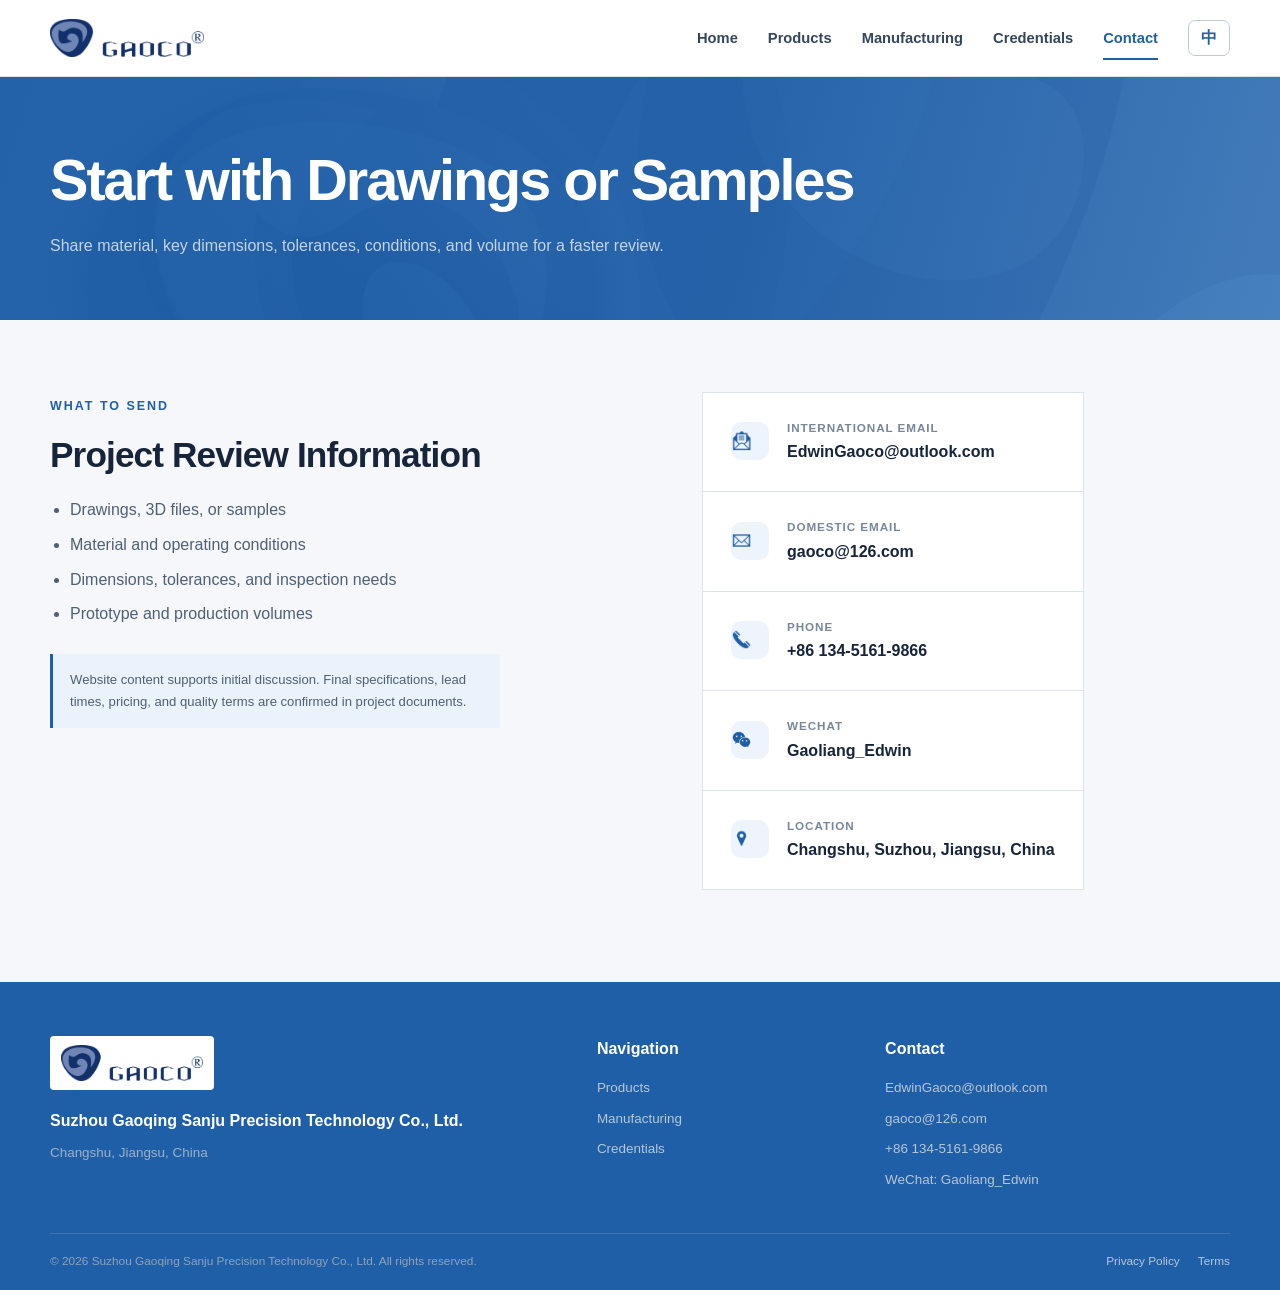
==== commit 4b46ef07: "Add files via upload" ====
--- a/contacts.html
+++ b/contacts.html
@@ -13,36 +13,36 @@
   <meta property="og:type" content="website">
   <meta property="og:url" content="https://gaoco.org/contacts.html">
   <link rel="icon" href="assets/favicon.ico">
-  <link rel="stylesheet" href="style.css?v=20260802-05">
+  <link rel="stylesheet" href="style.css?v=20260804-10">
 </head>
 <body data-page="contacts">
   <header class="site-header"><div class="container header-flex">
     <a class="brand-logo" href="index.html" aria-label="GAOCO 首页"><img src="assets/gaoco-logo-transparent.png" alt="GAOCO 高擎三炬标志" width="699" height="175"></a>
     <button class="mobile-menu-btn" data-menu-toggle type="button" aria-label="展开导航" aria-expanded="false"><span></span><span></span><span></span></button>
-    <nav id="mainNav" aria-label="主导航"><a href="index.html" data-bi data-zh="首页" data-en="Home">首页</a><a href="products.html" data-bi data-zh="产品中心" data-en="Products">产品中心</a><a href="roadmap.html" data-bi data-zh="制造与研发" data-en="Manufacturing & R&D">制造与研发</a><a href="credentials.html" data-bi data-zh="资质文件" data-en="Credentials">资质文件</a><a class="active" href="contacts.html" data-bi data-zh="联系我们" data-en="Contact">联系我们</a></nav>
+    <nav id="mainNav" aria-label="主导航"><a href="index.html" data-bi data-zh="首页" data-en="Home">首页</a><a href="products.html" data-bi data-zh="产品中心" data-en="Products">产品中心</a><a href="roadmap.html" data-bi data-zh="制造与研发" data-en="Manufacturing">制造与研发</a><a href="credentials.html" data-bi data-zh="资质文件" data-en="Credentials">资质文件</a><a class="active" href="contacts.html" data-bi data-zh="联系我们" data-en="Contact">联系我们</a></nav>
     <button class="language-toggle" id="languageToggle" type="button" aria-label="切换语言"><span id="languageToggleText">EN</span></button>
   </div></header>
   <main>
-    <section class="contact-hero"><div class="container contact-hero-inner"><h1 data-bi data-zh="从图纸、样件或应用需求开始沟通" data-en="Start with drawings, samples, or application requirements">从图纸、样件或应用需求开始沟通</h1><p data-bi data-zh="发送已知材料、关键尺寸、公差、使用环境与预期批量，有助于我们更快完成初步评估。" data-en="Known materials, critical dimensions, tolerances, operating conditions, and expected volume help us complete an initial review more efficiently.">发送已知材料、关键尺寸、公差、使用环境与预期批量，有助于我们更快完成初步评估。</p></div></section>
+    <section class="contact-hero"><div class="container contact-hero-inner"><h1 data-bi data-zh="从图纸、样件或应用需求开始沟通" data-en="Start with Drawings or Samples">从图纸、样件或应用需求开始沟通</h1><p data-bi data-zh="发送已知材料、关键尺寸、公差、使用环境与预期批量，有助于我们更快完成初步评估。" data-en="Share material, key dimensions, tolerances, conditions, and volume for a faster review.">发送已知材料、关键尺寸、公差、使用环境与预期批量，有助于我们更快完成初步评估。</p></div></section>
     <section class="compact-contact-section">
       <div class="container contact-layout">
         <div class="contact-guidance">
-          <p class="eyebrow" data-bi data-zh="建议提供" data-en="Recommended information">建议提供</p>
-          <h2 data-bi data-zh="项目初步评估资料" data-en="Information for initial project review">项目初步评估资料</h2>
-          <ul><li data-bi data-zh="产品图纸、三维文件或实物样件" data-en="Product drawings, 3D files, or physical samples">产品图纸、三维文件或实物样件</li><li data-bi data-zh="材料体系及应用环境" data-en="Material system and operating environment">材料体系及应用环境</li><li data-bi data-zh="关键尺寸、公差和检测要求" data-en="Critical dimensions, tolerances, and inspection requirements">关键尺寸、公差和检测要求</li><li data-bi data-zh="试制数量与预期批量" data-en="Prototype quantity and expected volume">试制数量与预期批量</li></ul>
-          <p class="contact-note" data-bi data-zh="网站内容用于初步沟通。正式规格、交期、价格与质量要求以双方确认的技术文件和商务文件为准。" data-en="Website content supports preliminary communication. Formal specifications, lead times, pricing, and quality requirements are governed by mutually confirmed technical and commercial documents.">网站内容用于初步沟通。正式规格、交期、价格与质量要求以双方确认的技术文件和商务文件为准。</p>
+          <p class="eyebrow" data-bi data-zh="建议提供" data-en="What to send">建议提供</p>
+          <h2 data-bi data-zh="项目初步评估资料" data-en="Project Review Information">项目初步评估资料</h2>
+          <ul><li data-bi data-zh="产品图纸、三维文件或实物样件" data-en="Drawings, 3D files, or samples">产品图纸、三维文件或实物样件</li><li data-bi data-zh="材料体系及应用环境" data-en="Material and operating conditions">材料体系及应用环境</li><li data-bi data-zh="关键尺寸、公差和检测要求" data-en="Dimensions, tolerances, and inspection needs">关键尺寸、公差和检测要求</li><li data-bi data-zh="试制数量与预期批量" data-en="Prototype and production volumes">试制数量与预期批量</li></ul>
+          <p class="contact-note" data-bi data-zh="网站内容用于初步沟通。正式规格、交期、价格与质量要求以双方确认的技术文件和商务文件为准。" data-en="Website content supports initial discussion. Final specifications, lead times, pricing, and quality terms are confirmed in project documents.">网站内容用于初步沟通。正式规格、交期、价格与质量要求以双方确认的技术文件和商务文件为准。</p>
         </div>
         <div class="contact-list-card">
-          <article class="contact-row"><span class="contact-icon" aria-hidden="true"><svg viewBox="0 0 24 24"><rect x="3" y="5" width="18" height="14" rx="2"/><path d="m3 7 9 6 9-6"/></svg></span><div><span data-bi data-zh="国际业务邮箱" data-en="International email">国际业务邮箱</span><a href="mailto:EdwinGaoco@outlook.com">EdwinGaoco@outlook.com</a></div></article>
-          <article class="contact-row"><span class="contact-icon" aria-hidden="true"><svg viewBox="0 0 24 24"><path d="M4 4h16v16H4z"/><path d="m4 7 8 5 8-5"/><path d="M8 4v4"/></svg></span><div><span data-bi data-zh="国内业务邮箱" data-en="Domestic email">国内业务邮箱</span><a href="mailto:gaoco@126.com">gaoco@126.com</a></div></article>
-          <article class="contact-row"><span class="contact-icon" aria-hidden="true"><svg viewBox="0 0 24 24"><path d="M22 16.92v3a2 2 0 0 1-2.18 2 19.8 19.8 0 0 1-8.63-3.07 19.5 19.5 0 0 1-6-6A19.8 19.8 0 0 1 2.12 4.18 2 2 0 0 1 4.11 2h3a2 2 0 0 1 2 1.72c.13.96.36 1.9.68 2.8a2 2 0 0 1-.45 2.11L8.07 9.9a16 16 0 0 0 6 6l1.27-1.27a2 2 0 0 1 2.11-.45c.91.32 1.85.55 2.81.68A2 2 0 0 1 22 16.92z"/></svg></span><div><span data-bi data-zh="电话" data-en="Phone">电话</span><a href="tel:+8613451619866">+86 134-5161-9866</a></div></article>
-          <article class="contact-row"><span class="contact-icon" aria-hidden="true"><svg viewBox="0 0 24 24"><path d="M21 11.5a8.4 8.4 0 0 1-.9 3.8 8.5 8.5 0 0 1-7.6 4.7 8.4 8.4 0 0 1-3.8-.9L3 21l1.9-5.7a8.4 8.4 0 0 1-.9-3.8 8.5 8.5 0 0 1 4.7-7.6 8.4 8.4 0 0 1 3.8-.9h.5a8.5 8.5 0 0 1 8 8z"/><path d="M8.5 11.5h.01M12 11.5h.01M15.5 11.5h.01"/></svg></span><div><span data-bi data-zh="微信" data-en="WeChat">微信</span><strong>Gaoliang_Edwin</strong></div></article>
-          <article class="contact-row"><span class="contact-icon" aria-hidden="true"><svg viewBox="0 0 24 24"><path d="M20 10c0 5-8 12-8 12S4 15 4 10a8 8 0 1 1 16 0z"/><circle cx="12" cy="10" r="2.5"/></svg></span><div><span data-bi data-zh="所在地" data-en="Location">所在地</span><strong data-bi data-zh="中国 · 江苏 · 苏州 · 常熟" data-en="Changshu, Suzhou, Jiangsu, China">中国 · 江苏 · 苏州 · 常熟</strong></div></article>
+          <article class="contact-row"><span class="contact-icon" aria-hidden="true"><img src="assets/contact-icons/email-opened.png" alt=""></span><div><span data-bi data-zh="国际业务邮箱" data-en="International email">国际业务邮箱</span><a href="mailto:EdwinGaoco@outlook.com">EdwinGaoco@outlook.com</a></div></article>
+          <article class="contact-row"><span class="contact-icon" aria-hidden="true"><img src="assets/contact-icons/email.png" alt=""></span><div><span data-bi data-zh="国内业务邮箱" data-en="Domestic email">国内业务邮箱</span><a href="mailto:gaoco@126.com">gaoco@126.com</a></div></article>
+          <article class="contact-row"><span class="contact-icon" aria-hidden="true"><img src="assets/contact-icons/phone.png" alt=""></span><div><span data-bi data-zh="电话" data-en="Phone">电话</span><a href="tel:+8613451619866">+86 134-5161-9866</a></div></article>
+          <article class="contact-row"><span class="contact-icon" aria-hidden="true"><img src="assets/contact-icons/wechat.png" alt=""></span><div><span data-bi data-zh="微信" data-en="WeChat">微信</span><strong>Gaoliang_Edwin</strong></div></article>
+          <article class="contact-row"><span class="contact-icon" aria-hidden="true"><img src="assets/contact-icons/location.png" alt=""></span><div><span data-bi data-zh="所在地" data-en="Location">所在地</span><strong data-bi data-zh="中国 · 江苏 · 苏州 · 常熟" data-en="Changshu, Suzhou, Jiangsu, China">中国 · 江苏 · 苏州 · 常熟</strong></div></article>
         </div>
       </div>
     </section>
   </main>
-  <footer class="site-footer"><div class="container footer-grid"><div class="footer-brand"><img src="assets/gaoco-logo-transparent.png" alt="GAOCO" width="699" height="175"><p data-bi data-zh="苏州高擎三炬精密科技有限公司" data-en="Suzhou Gaoqing Sanju Precision Technology Co., Ltd.">苏州高擎三炬精密科技有限公司</p><span data-bi data-zh="中国 · 江苏 · 常熟" data-en="Changshu, Jiangsu, China">中国 · 江苏 · 常熟</span></div><div class="footer-links"><strong data-bi data-zh="快速导航" data-en="Navigation">快速导航</strong><a href="products.html" data-bi data-zh="产品中心" data-en="Products">产品中心</a><a href="roadmap.html" data-bi data-zh="制造与研发" data-en="Manufacturing & R&D">制造与研发</a><a href="credentials.html" data-bi data-zh="资质文件" data-en="Credentials">资质文件</a></div><div class="footer-contact"><strong data-bi data-zh="联系" data-en="Contact">联系</strong><a href="mailto:EdwinGaoco@outlook.com">EdwinGaoco@outlook.com</a><a href="mailto:gaoco@126.com">gaoco@126.com</a><a href="tel:+8613451619866">+86 134-5161-9866</a><span>WeChat: Gaoliang_Edwin</span></div></div><div class="container footer-bottom"><p>© <span data-current-year>2026</span> <span data-bi data-zh="苏州高擎三炬精密科技有限公司。保留一切权利。" data-en="Suzhou Gaoqing Sanju Precision Technology Co., Ltd. All rights reserved.">苏州高擎三炬精密科技有限公司。保留一切权利。</span></p><p><a href="privacy.html" data-bi data-zh="隐私政策" data-en="Privacy Policy">隐私政策</a><a href="terms.html" data-bi data-zh="使用条款" data-en="Terms">使用条款</a></p></div></footer>
-  <script defer src="script.js?v=20260802-05"></script>
+  <footer class="site-footer"><div class="container footer-grid"><div class="footer-brand"><img src="assets/gaoco-logo-transparent.png" alt="GAOCO" width="699" height="175"><p data-bi data-zh="苏州高擎三炬精密科技有限公司" data-en="Suzhou Gaoqing Sanju Precision Technology Co., Ltd.">苏州高擎三炬精密科技有限公司</p><span data-bi data-zh="中国 · 江苏 · 常熟" data-en="Changshu, Jiangsu, China">中国 · 江苏 · 常熟</span></div><div class="footer-links"><strong data-bi data-zh="快速导航" data-en="Navigation">快速导航</strong><a href="products.html" data-bi data-zh="产品中心" data-en="Products">产品中心</a><a href="roadmap.html" data-bi data-zh="制造与研发" data-en="Manufacturing">制造与研发</a><a href="credentials.html" data-bi data-zh="资质文件" data-en="Credentials">资质文件</a></div><div class="footer-contact"><strong data-bi data-zh="联系" data-en="Contact">联系</strong><a href="mailto:EdwinGaoco@outlook.com">EdwinGaoco@outlook.com</a><a href="mailto:gaoco@126.com">gaoco@126.com</a><a href="tel:+8613451619866">+86 134-5161-9866</a><span>WeChat: Gaoliang_Edwin</span></div></div><div class="container footer-bottom"><p>© <span data-current-year>2026</span> <span data-bi data-zh="苏州高擎三炬精密科技有限公司。保留一切权利。" data-en="Suzhou Gaoqing Sanju Precision Technology Co., Ltd. All rights reserved.">苏州高擎三炬精密科技有限公司。保留一切权利。</span></p><p><a href="privacy.html" data-bi data-zh="隐私政策" data-en="Privacy Policy">隐私政策</a><a href="terms.html" data-bi data-zh="使用条款" data-en="Terms">使用条款</a></p></div></footer>
+  <script defer src="script.js?v=20260804-10"></script>
 </body>
 </html>
--- a/style.css
+++ b/style.css
@@ -117,7 +117,7 @@
 
 /* Home hero */
 .hero-industrial{padding:82px 0 76px;background:linear-gradient(180deg,#f5f8fb 0%,#fff 100%);border-bottom:1px solid var(--line)}
-.hero-grid{display:grid;grid-template-columns:minmax(0,1.02fr) minmax(470px,.98fr);align-items:center;gap:72px}
+.hero-grid{display:grid;grid-template-columns:minmax(0,.9fr) minmax(610px,1.1fr);align-items:center;gap:54px}
 .hero-copy h1{max-width:690px;margin-bottom:24px}
 .hero-lead{max-width:690px;margin-bottom:30px;font-size:1.08rem;line-height:1.85}
 .hero-copy .btn-group{margin-bottom:38px}
@@ -126,17 +126,19 @@
 .fact-row div+div{padding-left:20px;border-left:1px solid var(--line)}
 .fact-row dt{color:var(--navy);font-size:1rem;font-weight:800;letter-spacing:.02em}
 .fact-row dd{margin:3px 0 0;color:#66778a;font-size:.79rem}
-.hero-gallery{display:grid;grid-template-columns:1fr 1fr;grid-template-rows:1.08fr .92fr;gap:12px;min-height:520px}
-.hero-photo{position:relative;display:block;margin:0;overflow:hidden;border:1px solid #cad4df;background:#edf1f5;text-decoration:none}
-.hero-photo-main{grid-column:1/3;grid-row:1}
-.hero-photo img{width:100%;height:100%;object-fit:contain;transition:transform .4s ease}
+.hero-gallery{display:grid;grid-template-columns:1fr 1fr;grid-template-areas:"wide wide" "portrait-a portrait-b";gap:12px;align-items:start;width:100%;max-width:540px;min-height:0;justify-self:end}
+.hero-photo{position:relative;display:block;margin:0;overflow:hidden;border:1px solid #cad4df;background:#e8eef4;text-decoration:none}
+.hero-tile-4x5{grid-area:portrait-a;aspect-ratio:4/5}
+.hero-tile-4x3{grid-area:wide;aspect-ratio:4/3}
+.hero-tile-3x4{grid-area:portrait-b;aspect-ratio:3/4}
+.hero-photo img{width:100%;height:100%;object-fit:cover;transition:transform .4s ease}
 .hero-photo:hover img{transform:scale(1.02)}
 .hero-photo-caption{position:absolute;z-index:4;left:14px;bottom:14px;padding:6px 10px;background:rgba(31,95,168,.92);color:#fff;font-size:.72rem;font-weight:700}
 .hero-photo::after{content:"→";position:absolute;z-index:4;right:14px;top:14px;display:grid;place-items:center;width:30px;height:30px;border:1px solid rgba(255,255,255,.65);background:rgba(31,95,168,.86);color:#fff;font-size:.9rem;opacity:0;transform:translateX(-4px);transition:opacity .18s ease,transform .18s ease}
 .hero-photo:hover::after,.hero-photo:focus-visible::after{opacity:1;transform:translateX(0)}
 .live-tile-gallery{perspective:1200px}
-.live-tile{background:#dfe7ef;transform-style:preserve-3d}
-.live-tile-images{position:absolute;inset:0;display:block;overflow:hidden;background:#dfe7ef}
+.live-tile{background:#e8eef4;transform-style:preserve-3d}
+.live-tile-images{position:absolute;inset:0;display:block;overflow:hidden;background:#e8eef4}
 .live-tile-images img{position:absolute;inset:0;opacity:0;transform:translateY(100%) rotateX(-8deg);transform-origin:center top;transition:transform .72s cubic-bezier(.2,.78,.22,1),opacity .4s ease}
 .live-tile-images img.is-current{z-index:2;opacity:1;transform:translateY(0) rotateX(0)}
 .live-tile-images img.is-leaving{z-index:3;opacity:0;transform:translateY(-100%) rotateX(8deg)}
@@ -157,8 +159,8 @@
 .business-grid{display:grid;grid-template-columns:repeat(3,1fr);gap:22px}
 .business-card{overflow:hidden;border:1px solid var(--line);background:#fff;transition:border-color .18s ease,transform .18s ease}
 .business-card:hover{border-color:#9eb5cc;transform:translateY(-3px)}
-.business-image{display:block;aspect-ratio:1.42/1;overflow:hidden;background:#e9eef3}
-.business-image img{width:100%;height:100%;object-fit:contain;background:#dfe7ef}
+.business-image{display:block;aspect-ratio:4/3;overflow:hidden;background:#e9eef3}
+.business-image img{width:100%;height:100%;object-fit:cover}
 .card-body{padding:24px}
 .card-index{display:block;color:#9aabbc;font-size:.73rem;font-weight:800;letter-spacing:.12em;margin-bottom:14px}
 .card-body h3{margin-bottom:10px}
@@ -367,7 +369,7 @@
 @media (max-width:1020px){
   .hero-grid{grid-template-columns:1fr;gap:44px}
   .hero-copy{max-width:800px}
-  .hero-gallery{min-height:460px}
+  .hero-gallery{max-width:620px;min-height:0;justify-self:start}
   .quality-grid{grid-template-columns:1fr;gap:42px}
   .credential-marquee{max-width:100%}
   .detailed-grid{grid-template-columns:1fr}
@@ -420,9 +422,10 @@
 @media (max-width:600px){
   body{font-size:15px}
   .container{width:calc(100% - 28px)}
-  .hero-gallery{grid-template-columns:1fr 1fr;min-height:390px}
-  .hero-photo-main{grid-column:1/3;grid-row:auto}
-  .hero-photo{min-height:150px}
+  .hero-gallery{grid-template-columns:1fr 1fr;grid-template-areas:"wide wide" "portrait-a portrait-b";gap:6px;max-width:100%;min-height:0}
+  .hero-photo{min-height:0}
+  .hero-photo-caption{left:6px;right:6px;bottom:6px;padding:5px 6px;font-size:.56rem;line-height:1.3}
+  .hero-photo::after{display:none}
   .proof-grid{grid-template-columns:1fr}
   .proof-grid>div{padding:18px 4px;border-left:0;border-right:0!important}
   .section{padding:58px 0}
@@ -492,8 +495,11 @@
 .exploded-copy p{margin-bottom:19px;font-size:.91rem;line-height:1.8}
 .exploded-copy ul{display:flex;flex-wrap:wrap;gap:7px;margin:0;padding:0;list-style:none}
 .exploded-copy li{padding:5px 9px;border:1px solid #d5e0ea;background:#f7f9fb;color:#516579;font-size:.69rem;font-weight:700}
-.exploded-trigger{position:relative;overflow:hidden;padding:0;border:0;background:#dfe7ef;cursor:pointer}
-.exploded-trigger>img{width:100%;height:100%;min-height:410px;object-fit:contain;background:#dfe7ef;transition:transform .45s ease,filter .35s ease}
+.exploded-trigger{position:relative;overflow:hidden;padding:0;border:0;background:#e8eef4;cursor:pointer}
+.exploded-trigger>img{display:block;width:100%;height:100%;min-height:410px;object-fit:cover;transition:transform .45s ease,filter .35s ease}
+.dvd-product .exploded-overview{grid-template-columns:minmax(0,1fr) minmax(330px,.72fr)}
+.dvd-product .exploded-trigger>img{aspect-ratio:4/5}
+.exploded-product:not(.dvd-product) .exploded-trigger>img{aspect-ratio:4/3}
 .exploded-trigger:hover>img{transform:scale(1.025)}
 .exploded-product.expanded .exploded-trigger>img{filter:saturate(.88) brightness(.84)}
 .exploded-action{position:absolute;right:18px;bottom:18px;display:grid;grid-template-columns:36px auto;grid-template-rows:auto auto;column-gap:11px;align-items:center;padding:11px 16px 11px 11px;background:rgba(31,95,168,.94);color:#fff;text-align:left;box-shadow:0 10px 22px rgba(0,0,0,.18)}
@@ -504,22 +510,24 @@
 .exploded-action b{font-size:.76rem;line-height:1.25}
 .exploded-action small{color:#aecdEB;font-size:.55rem;letter-spacing:.13em}
 
-.exploded-stage{position:relative;display:grid;grid-template-columns:repeat(3,1fr);grid-template-areas:"p1 empty1 p2" "p3 core p4" "p5 empty2 p6";gap:20px;align-items:center;max-height:0;margin:0 24px;overflow:hidden;opacity:0;background:radial-gradient(circle at center,rgba(31,95,168,.1) 0 8%,transparent 36%),linear-gradient(31deg,transparent 49.8%,rgba(31,95,168,.18) 50%,transparent 50.2%),linear-gradient(-31deg,transparent 49.8%,rgba(31,95,168,.18) 50%,transparent 50.2%),linear-gradient(90deg,transparent 49.8%,rgba(31,95,168,.16) 50%,transparent 50.2%);transition:max-height .65s ease,opacity .35s ease,margin .35s ease,padding .35s ease}
-.exploded-product.expanded .exploded-stage{max-height:1120px;margin:0 24px 24px;padding:26px;opacity:1;border-top:1px solid var(--line);background-color:#f5f8fb}
+.exploded-stage{position:relative;display:grid;grid-template-columns:repeat(3,1fr);grid-template-areas:"p1 empty1 p2" "p3 core p4" "p5 empty2 p6";gap:16px;align-items:center;width:calc(100% - 80px);max-width:920px;max-height:0;margin:0 auto;overflow:hidden;opacity:0;background:radial-gradient(circle at center,rgba(31,95,168,.1) 0 8%,transparent 36%),linear-gradient(31deg,transparent 49.8%,rgba(31,95,168,.18) 50%,transparent 50.2%),linear-gradient(-31deg,transparent 49.8%,rgba(31,95,168,.18) 50%,transparent 50.2%),linear-gradient(90deg,transparent 49.8%,rgba(31,95,168,.16) 50%,transparent 50.2%);transition:max-height .65s ease,opacity .35s ease,margin .35s ease,padding .35s ease}
+.exploded-product.expanded .exploded-stage{max-height:1400px;margin:0 auto 24px;padding:20px;opacity:1;border-top:1px solid var(--line);background-color:#f5f8fb}
 .stage-core{grid-area:core;position:relative;z-index:2;padding:9px;border:1px solid #a9bfd5;background:#fff;box-shadow:0 13px 28px rgba(20,50,82,.14);transform:scale(.72);opacity:0;transition:transform .55s cubic-bezier(.2,.8,.2,1),opacity .3s ease}
 .exploded-product.expanded .stage-core{transform:scale(1);opacity:1}
-.stage-core img{width:100%;aspect-ratio:1.33/1;object-fit:contain;background:#dfe7ef}
+.stage-core img{display:block;width:100%;aspect-ratio:4/3;object-fit:cover}
 .stage-core span{position:absolute;left:16px;bottom:16px;padding:5px 8px;background:rgba(31,95,168,.94);color:#fff;font-size:.66rem;font-weight:750}
 .exploded-part{position:relative;z-index:2;overflow:hidden;border:1px solid #cfdae5;background:#fff;box-shadow:0 8px 20px rgba(24,53,84,.07);transform:scale(.55);opacity:0;transition:transform .55s cubic-bezier(.2,.8,.2,1),opacity .3s ease,border-color .18s ease}
 .exploded-part:hover{border-color:#83a9ce}
 .exploded-product.expanded .exploded-part{transform:scale(1);opacity:1}
 .exploded-product.expanded .p2,.exploded-product.expanded .p4{transition-delay:.06s}
 .exploded-product.expanded .p5,.exploded-product.expanded .p6{transition-delay:.12s}
-.exploded-part img{width:100%;aspect-ratio:1.7/1;object-fit:contain;background:#dfe7ef}
+.exploded-part img{display:block;width:100%;aspect-ratio:4/3;object-fit:cover}
 .exploded-part>div{display:flex;justify-content:space-between;gap:8px;padding:9px 11px}
 .exploded-part b{font-size:.72rem}
 .exploded-part small{color:var(--blue);font-size:.62rem;font-weight:800}
-.exploded-part.p1{grid-area:p1}.exploded-part.p2{grid-area:p2}.exploded-part.p3{grid-area:p3}.exploded-part.p4{grid-area:p4}.exploded-part.p5{grid-area:p5}.exploded-part.p6{grid-area:p6}
+.exploded-part.p1{grid-area:p1}.exploded-part.p2{grid-area:p2}.exploded-part.p3{grid-area:p3}.exploded-part.p4{grid-area:p4}.exploded-part.p5{grid-area:p5}.exploded-part.p6{grid-area:p6}.exploded-part.p7{grid-area:p7}.exploded-part.p8{grid-area:p8}
+
+.headlight-stage{grid-template-columns:repeat(4,1fr);grid-template-areas:"p1 p2 p3 p4" "p5 core core p6" "p7 core core p8";align-items:stretch}
 
 .dvd-stage{grid-template-columns:repeat(4,1fr);grid-template-areas:none;align-items:stretch}
 .exploded-product.expanded .dvd-stage{max-height:1480px}
@@ -528,13 +536,13 @@
 .dvd-stage .p1{grid-column:1;grid-row:1}.dvd-stage .p2{grid-column:2;grid-row:1}.dvd-stage .p3{grid-column:3;grid-row:1}.dvd-stage .p4{grid-column:4;grid-row:1}
 .dvd-stage .p5{grid-column:1;grid-row:2}.dvd-stage .p6{grid-column:4;grid-row:2}.dvd-stage .p7{grid-column:1;grid-row:3}.dvd-stage .p8{grid-column:4;grid-row:3}
 .dvd-stage .p9{grid-column:1;grid-row:4}.dvd-stage .p10{grid-column:2;grid-row:4}.dvd-stage .p11{grid-column:3;grid-row:4}.dvd-stage .p12{grid-column:4;grid-row:4}
-.dvd-stage .exploded-part img{aspect-ratio:1.45/1}
+.dvd-stage .stage-core img,.dvd-stage .exploded-part img{aspect-ratio:4/5}
 
 .gear-types{margin-top:58px}
 .gear-type-grid{display:grid;grid-template-columns:repeat(4,1fr);gap:14px}
 .gear-type-grid article{overflow:hidden;border:1px solid var(--line);background:#fff;transition:transform .2s ease,border-color .2s ease}
 .gear-type-grid article:hover{transform:translateY(-3px);border-color:#9fb8d0}
-.gear-type-grid img{width:100%;aspect-ratio:1.23/1;object-fit:contain;background:#dfe7ef}
+.gear-type-grid img{display:block;width:100%;aspect-ratio:4/3;object-fit:cover}
 .gear-type-grid article>div{padding:16px}
 .gear-type-grid span,.material-grid article>div>span,.component-grid article>div>span{display:block;margin-bottom:8px;color:var(--blue);font-size:.65rem;font-weight:850;letter-spacing:.13em}
 .gear-type-grid h3{margin-bottom:7px;font-size:1rem}
@@ -554,7 +562,7 @@
 .material-specs i{color:var(--ink);font-size:.73rem;font-style:normal;font-weight:700}
 .material-grid{display:grid;grid-template-columns:repeat(3,1fr);gap:14px}
 .material-grid article{overflow:hidden;border:1px solid var(--line);background:#fff}
-.material-grid img{width:100%;aspect-ratio:1.32/1;object-fit:contain;background:#dfe7ef}
+.material-grid img{display:block;width:100%;aspect-ratio:3/4;object-fit:cover}
 .material-grid article>div{padding:17px}
 .material-grid h3{margin-bottom:8px;font-size:1.05rem}
 .material-grid p{margin:0;font-size:.78rem;line-height:1.6}
@@ -562,24 +570,26 @@
 .powder-grid article>div{flex:1}
 .powder-grid h3{min-height:2.5em}
 .powder-grid p{padding-top:11px;border-top:1px solid var(--line);color:#455a70;font-family:"Segoe UI",Arial,sans-serif;line-height:1.72}
+.powder-grid .material-application{margin-top:12px;color:#304b67;font-family:inherit;font-size:.76rem;line-height:1.68}
+.component-grid .material-application{color:#405a73}
 .material-subhead{margin-top:56px}
 .compact-material-grid h3{min-height:50px;margin:0;font-size:.93rem;line-height:1.55}
 .component-grid{display:grid;grid-template-columns:repeat(3,1fr);gap:14px}
 .component-grid article{overflow:hidden;border:1px solid var(--line);background:#fff}
-.component-grid img{width:100%;aspect-ratio:1.32/1;object-fit:contain;background:#dfe7ef}
+.component-grid img{display:block;width:100%;aspect-ratio:3/4;object-fit:cover}
 .component-grid article>div{padding:20px}
 .component-grid h3{margin-bottom:8px}
 .component-grid p{margin:0;font-size:.82rem;line-height:1.65}
 
 .optical-feature{display:grid;grid-template-columns:minmax(340px,.8fr) minmax(0,1.2fr);align-items:center;min-height:520px;margin-bottom:18px;border:1px solid var(--line);background:#fff}
-.optical-image{position:relative;height:100%;min-height:520px;overflow:hidden;background:#e4ebf1}
-.optical-image img{width:100%;height:100%;object-fit:contain;object-position:center;background:#dfe7ef}
+.optical-image{position:relative;aspect-ratio:3/4;min-height:0;overflow:hidden;background:#e4ebf1}
+.optical-image img{display:block;width:100%;height:100%;object-fit:cover;object-position:center}
 .optical-image>span{position:absolute;left:22px;top:18px;color:rgba(255,255,255,.9);font-size:4.5rem;font-weight:850;line-height:1;text-shadow:0 3px 18px rgba(13,40,72,.3)}
 .optical-feature>div:last-child{padding:52px}
 .optical-points{display:flex;flex-wrap:wrap;gap:8px;margin-top:22px}
 .optical-points span{padding:7px 10px;background:var(--blue-light);color:var(--blue);font-size:.72rem;font-weight:750}
 .future-product{display:flex;flex-direction:column}
-.future-visual{position:relative;display:grid;grid-template-columns:repeat(3,34px);place-content:center;gap:13px;aspect-ratio:1.32/1;background:linear-gradient(135deg,#edf3f9,#f8fafc)}
+.future-visual{position:relative;display:grid;grid-template-columns:repeat(3,34px);place-content:center;gap:13px;aspect-ratio:3/4;background:linear-gradient(135deg,#edf3f9,#f8fafc)}
 .future-visual span{width:34px;height:84px;border:1px solid #a9bfd5;border-radius:20px;background:rgba(255,255,255,.8)}
 .future-visual span:nth-child(2){transform:translateY(-12px)}
 .future-visual b{position:absolute;right:20px;bottom:14px;color:var(--blue);font-size:2rem;font-weight:300}
@@ -591,10 +601,10 @@
 .product-review-note p{margin:0;color:#e1ecf7}
 .product-review-note .btn{flex:0 0 auto;background:#fff;color:var(--blue);border-color:#fff}
 
-/* Contact icons: quiet, aligned and recognisable */
+/* Contact icons: direct PNG assets for reliable local and hosted rendering */
 .contact-row{grid-template-columns:38px 1fr;gap:18px;padding:25px 28px}
 .contact-icon{width:38px;height:38px;border:0;border-radius:10px;background:#eef4fb}
-.contact-icon svg{width:20px;height:20px;stroke-width:1.9}
+.contact-icon img{width:21px;height:21px;object-fit:contain;transform:translateY(8px)}
 .contact-row>div{grid-column:2}
 
 @media (max-width:1020px){
@@ -616,15 +626,17 @@
   .product-tab{min-width:240px}
   .exploded-overview,.exploded-overview.reverse{grid-template-columns:1fr}
   .exploded-overview.reverse .exploded-copy,.exploded-overview.reverse .exploded-trigger{order:initial}
-  .exploded-trigger>img{min-height:0;aspect-ratio:1.33/1}
-  .exploded-stage,.exploded-product.expanded .exploded-stage{grid-template-columns:repeat(2,1fr);grid-template-areas:"core core" "p1 p2" "p3 p4" "p5 p6";background:#f5f8fb}
+  .exploded-trigger>img{min-height:0}
+  .exploded-stage,.exploded-product.expanded .exploded-stage{grid-template-columns:repeat(2,1fr);grid-template-areas:"core core" "p1 p2" "p3 p4" "p5 p6";width:calc(100% - 36px);background:#f5f8fb}
+  .headlight-stage,.exploded-product.expanded .headlight-stage{grid-template-areas:"core core" "p1 p2" "p3 p4" "p5 p6" "p7 p8"}
   .dvd-stage,.exploded-product.expanded .dvd-stage{grid-template-columns:repeat(3,1fr);grid-template-areas:none}
   .dvd-stage .stage-core{grid-column:1/-1;grid-row:auto}
   .dvd-stage .exploded-part{grid-column:auto;grid-row:auto}
   .stage-core{max-width:440px;margin-inline:auto}
   .gear-type-grid{grid-template-columns:repeat(2,1fr)}
   .aln-feature,.optical-feature{grid-template-columns:1fr}
-  .aln-visual,.optical-image{min-height:0;aspect-ratio:1.38/1}
+  .aln-visual{min-height:0;aspect-ratio:4/3}
+  .optical-image{min-height:0;aspect-ratio:3/4}
   .material-grid,.component-grid{grid-template-columns:repeat(2,1fr)}
 }
 
@@ -637,12 +649,17 @@
   .theme-heading>p{margin-top:5px}
   .exploded-copy{padding:28px 22px}
   .exploded-action{right:10px;bottom:10px}
-  .exploded-product.expanded .exploded-stage{grid-template-columns:1fr;grid-template-areas:"core" "p1" "p2" "p3" "p4" "p5" "p6";margin:0 10px 10px;padding:14px}
-  .exploded-product.expanded .dvd-stage{grid-template-columns:1fr;grid-template-areas:none}
-  .dvd-stage .stage-core,.dvd-stage .exploded-part{grid-column:auto;grid-row:auto}
-  .gear-type-grid,.material-grid,.component-grid{grid-template-columns:1fr}
+  .exploded-product.expanded .exploded-stage,.exploded-product.expanded .dvd-stage{grid-template-columns:repeat(3,minmax(0,1fr));grid-template-areas:none;width:calc(100% - 12px);gap:6px;max-height:3200px;margin:0 6px 8px;padding:8px;background:#f5f8fb}
+  .exploded-stage .stage-core{display:none}
+  .exploded-stage .exploded-part,.dvd-stage .exploded-part{grid-area:auto!important;grid-column:auto!important;grid-row:auto!important}
+  .exploded-part>div{display:block;min-height:42px;padding:6px 5px}
+  .exploded-part b{display:block;font-size:.58rem;line-height:1.3}
+  .exploded-part small{display:none}
+  .gear-type-grid{grid-template-columns:repeat(2,1fr)}
+  .material-grid,.component-grid{grid-template-columns:1fr}
   .aln-copy,.optical-feature>div:last-child{padding:28px 22px}
-  .aln-visual,.optical-image{aspect-ratio:1.15/1}
+  .aln-visual{aspect-ratio:4/3}
+  .optical-image{aspect-ratio:3/4}
   .compact-material-grid h3{min-height:0}
   .product-review-note{align-items:flex-start;flex-direction:column;padding:30px 24px}
   .contact-row{grid-template-columns:34px minmax(0,1fr);gap:13px;padding:20px 18px}
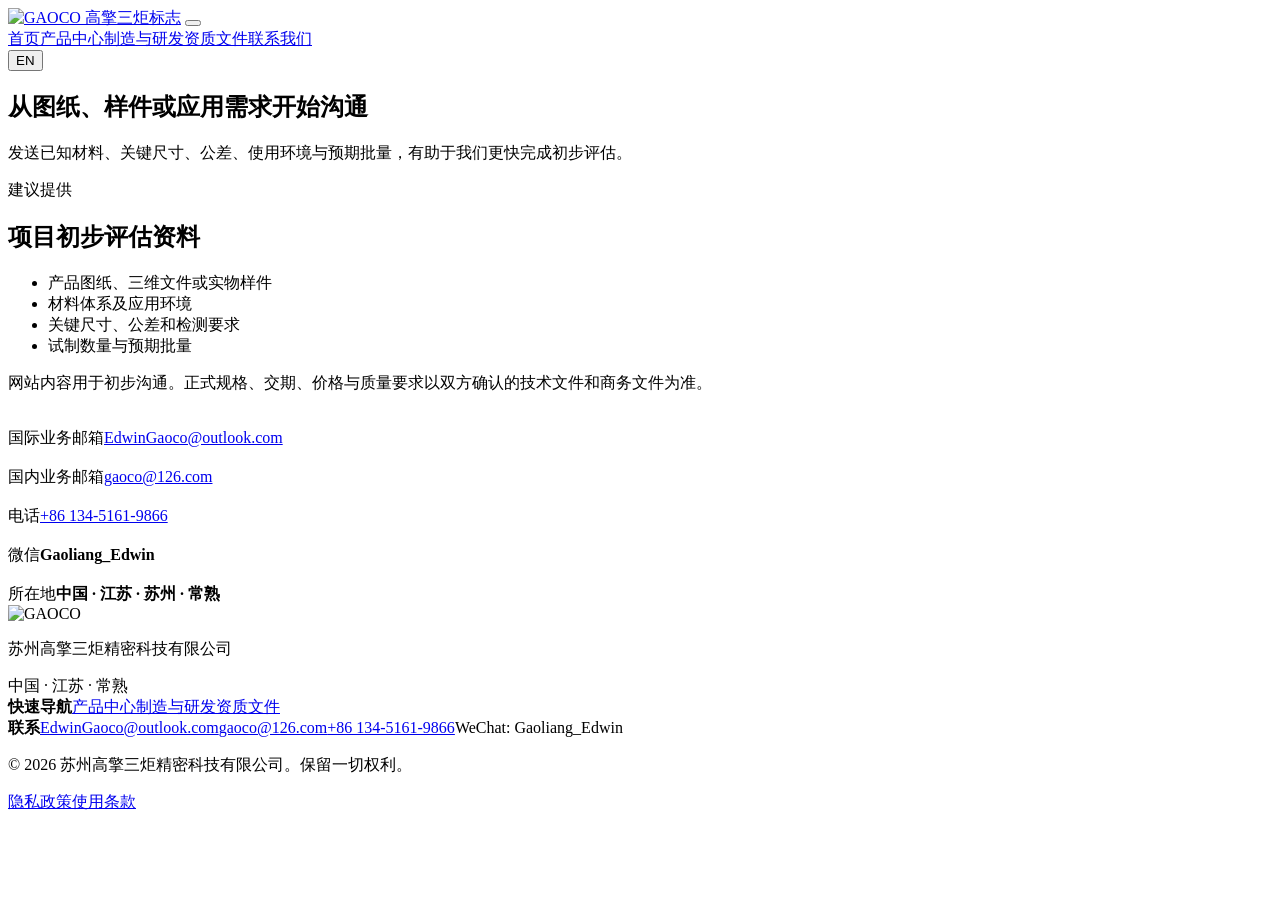
==== commit 87d67a1e: "Add files via upload" ====
--- a/contacts.html
+++ b/contacts.html
@@ -12,12 +12,12 @@
   <meta property="og:description" content="产品咨询、图纸评估、样件开发与项目合作。">
   <meta property="og:type" content="website">
   <meta property="og:url" content="https://gaoco.org/contacts.html">
-  <link rel="icon" href="assets/favicon.ico">
-  <link rel="stylesheet" href="style.css?v=20260804-10">
+  <link rel="icon" href="branding/favicon.ico">
+  <link rel="stylesheet" href="styles/site.css?v=20260804-11">
 </head>
 <body data-page="contacts">
   <header class="site-header"><div class="container header-flex">
-    <a class="brand-logo" href="index.html" aria-label="GAOCO 首页"><img src="assets/gaoco-logo-transparent.png" alt="GAOCO 高擎三炬标志" width="699" height="175"></a>
+    <a class="brand-logo" href="index.html" aria-label="GAOCO 首页"><img src="branding/gaoco-logo-transparent.png" alt="GAOCO 高擎三炬标志" width="699" height="175"></a>
     <button class="mobile-menu-btn" data-menu-toggle type="button" aria-label="展开导航" aria-expanded="false"><span></span><span></span><span></span></button>
     <nav id="mainNav" aria-label="主导航"><a href="index.html" data-bi data-zh="首页" data-en="Home">首页</a><a href="products.html" data-bi data-zh="产品中心" data-en="Products">产品中心</a><a href="roadmap.html" data-bi data-zh="制造与研发" data-en="Manufacturing">制造与研发</a><a href="credentials.html" data-bi data-zh="资质文件" data-en="Credentials">资质文件</a><a class="active" href="contacts.html" data-bi data-zh="联系我们" data-en="Contact">联系我们</a></nav>
     <button class="language-toggle" id="languageToggle" type="button" aria-label="切换语言"><span id="languageToggleText">EN</span></button>
@@ -33,16 +33,16 @@
           <p class="contact-note" data-bi data-zh="网站内容用于初步沟通。正式规格、交期、价格与质量要求以双方确认的技术文件和商务文件为准。" data-en="Website content supports initial discussion. Final specifications, lead times, pricing, and quality terms are confirmed in project documents.">网站内容用于初步沟通。正式规格、交期、价格与质量要求以双方确认的技术文件和商务文件为准。</p>
         </div>
         <div class="contact-list-card">
-          <article class="contact-row"><span class="contact-icon" aria-hidden="true"><img src="assets/contact-icons/email-opened.png" alt=""></span><div><span data-bi data-zh="国际业务邮箱" data-en="International email">国际业务邮箱</span><a href="mailto:EdwinGaoco@outlook.com">EdwinGaoco@outlook.com</a></div></article>
-          <article class="contact-row"><span class="contact-icon" aria-hidden="true"><img src="assets/contact-icons/email.png" alt=""></span><div><span data-bi data-zh="国内业务邮箱" data-en="Domestic email">国内业务邮箱</span><a href="mailto:gaoco@126.com">gaoco@126.com</a></div></article>
-          <article class="contact-row"><span class="contact-icon" aria-hidden="true"><img src="assets/contact-icons/phone.png" alt=""></span><div><span data-bi data-zh="电话" data-en="Phone">电话</span><a href="tel:+8613451619866">+86 134-5161-9866</a></div></article>
-          <article class="contact-row"><span class="contact-icon" aria-hidden="true"><img src="assets/contact-icons/wechat.png" alt=""></span><div><span data-bi data-zh="微信" data-en="WeChat">微信</span><strong>Gaoliang_Edwin</strong></div></article>
-          <article class="contact-row"><span class="contact-icon" aria-hidden="true"><img src="assets/contact-icons/location.png" alt=""></span><div><span data-bi data-zh="所在地" data-en="Location">所在地</span><strong data-bi data-zh="中国 · 江苏 · 苏州 · 常熟" data-en="Changshu, Suzhou, Jiangsu, China">中国 · 江苏 · 苏州 · 常熟</strong></div></article>
+          <article class="contact-row"><span class="contact-icon" aria-hidden="true"><img src="contact-icons/email-opened.png" alt=""></span><div><span data-bi data-zh="国际业务邮箱" data-en="International email">国际业务邮箱</span><a href="mailto:EdwinGaoco@outlook.com">EdwinGaoco@outlook.com</a></div></article>
+          <article class="contact-row"><span class="contact-icon" aria-hidden="true"><img src="contact-icons/email.png" alt=""></span><div><span data-bi data-zh="国内业务邮箱" data-en="Domestic email">国内业务邮箱</span><a href="mailto:gaoco@126.com">gaoco@126.com</a></div></article>
+          <article class="contact-row"><span class="contact-icon" aria-hidden="true"><img src="contact-icons/phone.png" alt=""></span><div><span data-bi data-zh="电话" data-en="Phone">电话</span><a href="tel:+8613451619866">+86 134-5161-9866</a></div></article>
+          <article class="contact-row"><span class="contact-icon" aria-hidden="true"><img src="contact-icons/wechat.png" alt=""></span><div><span data-bi data-zh="微信" data-en="WeChat">微信</span><strong>Gaoliang_Edwin</strong></div></article>
+          <article class="contact-row"><span class="contact-icon" aria-hidden="true"><img src="contact-icons/location.png" alt=""></span><div><span data-bi data-zh="所在地" data-en="Location">所在地</span><strong data-bi data-zh="中国 · 江苏 · 苏州 · 常熟" data-en="Changshu, Suzhou, Jiangsu, China">中国 · 江苏 · 苏州 · 常熟</strong></div></article>
         </div>
       </div>
     </section>
   </main>
-  <footer class="site-footer"><div class="container footer-grid"><div class="footer-brand"><img src="assets/gaoco-logo-transparent.png" alt="GAOCO" width="699" height="175"><p data-bi data-zh="苏州高擎三炬精密科技有限公司" data-en="Suzhou Gaoqing Sanju Precision Technology Co., Ltd.">苏州高擎三炬精密科技有限公司</p><span data-bi data-zh="中国 · 江苏 · 常熟" data-en="Changshu, Jiangsu, China">中国 · 江苏 · 常熟</span></div><div class="footer-links"><strong data-bi data-zh="快速导航" data-en="Navigation">快速导航</strong><a href="products.html" data-bi data-zh="产品中心" data-en="Products">产品中心</a><a href="roadmap.html" data-bi data-zh="制造与研发" data-en="Manufacturing">制造与研发</a><a href="credentials.html" data-bi data-zh="资质文件" data-en="Credentials">资质文件</a></div><div class="footer-contact"><strong data-bi data-zh="联系" data-en="Contact">联系</strong><a href="mailto:EdwinGaoco@outlook.com">EdwinGaoco@outlook.com</a><a href="mailto:gaoco@126.com">gaoco@126.com</a><a href="tel:+8613451619866">+86 134-5161-9866</a><span>WeChat: Gaoliang_Edwin</span></div></div><div class="container footer-bottom"><p>© <span data-current-year>2026</span> <span data-bi data-zh="苏州高擎三炬精密科技有限公司。保留一切权利。" data-en="Suzhou Gaoqing Sanju Precision Technology Co., Ltd. All rights reserved.">苏州高擎三炬精密科技有限公司。保留一切权利。</span></p><p><a href="privacy.html" data-bi data-zh="隐私政策" data-en="Privacy Policy">隐私政策</a><a href="terms.html" data-bi data-zh="使用条款" data-en="Terms">使用条款</a></p></div></footer>
-  <script defer src="script.js?v=20260804-10"></script>
+  <footer class="site-footer"><div class="container footer-grid"><div class="footer-brand"><img src="branding/gaoco-logo-transparent.png" alt="GAOCO" width="699" height="175"><p data-bi data-zh="苏州高擎三炬精密科技有限公司" data-en="Suzhou Gaoqing Sanju Precision Technology Co., Ltd.">苏州高擎三炬精密科技有限公司</p><span data-bi data-zh="中国 · 江苏 · 常熟" data-en="Changshu, Jiangsu, China">中国 · 江苏 · 常熟</span></div><div class="footer-links"><strong data-bi data-zh="快速导航" data-en="Navigation">快速导航</strong><a href="products.html" data-bi data-zh="产品中心" data-en="Products">产品中心</a><a href="roadmap.html" data-bi data-zh="制造与研发" data-en="Manufacturing">制造与研发</a><a href="credentials.html" data-bi data-zh="资质文件" data-en="Credentials">资质文件</a></div><div class="footer-contact"><strong data-bi data-zh="联系" data-en="Contact">联系</strong><a href="mailto:EdwinGaoco@outlook.com">EdwinGaoco@outlook.com</a><a href="mailto:gaoco@126.com">gaoco@126.com</a><a href="tel:+8613451619866">+86 134-5161-9866</a><span>WeChat: Gaoliang_Edwin</span></div></div><div class="container footer-bottom"><p>© <span data-current-year>2026</span> <span data-bi data-zh="苏州高擎三炬精密科技有限公司。保留一切权利。" data-en="Suzhou Gaoqing Sanju Precision Technology Co., Ltd. All rights reserved.">苏州高擎三炬精密科技有限公司。保留一切权利。</span></p><p><a href="privacy.html" data-bi data-zh="隐私政策" data-en="Privacy Policy">隐私政策</a><a href="terms.html" data-bi data-zh="使用条款" data-en="Terms">使用条款</a></p></div></footer>
+  <script defer src="scripts/site.js?v=20260804-11"></script>
 </body>
 </html>
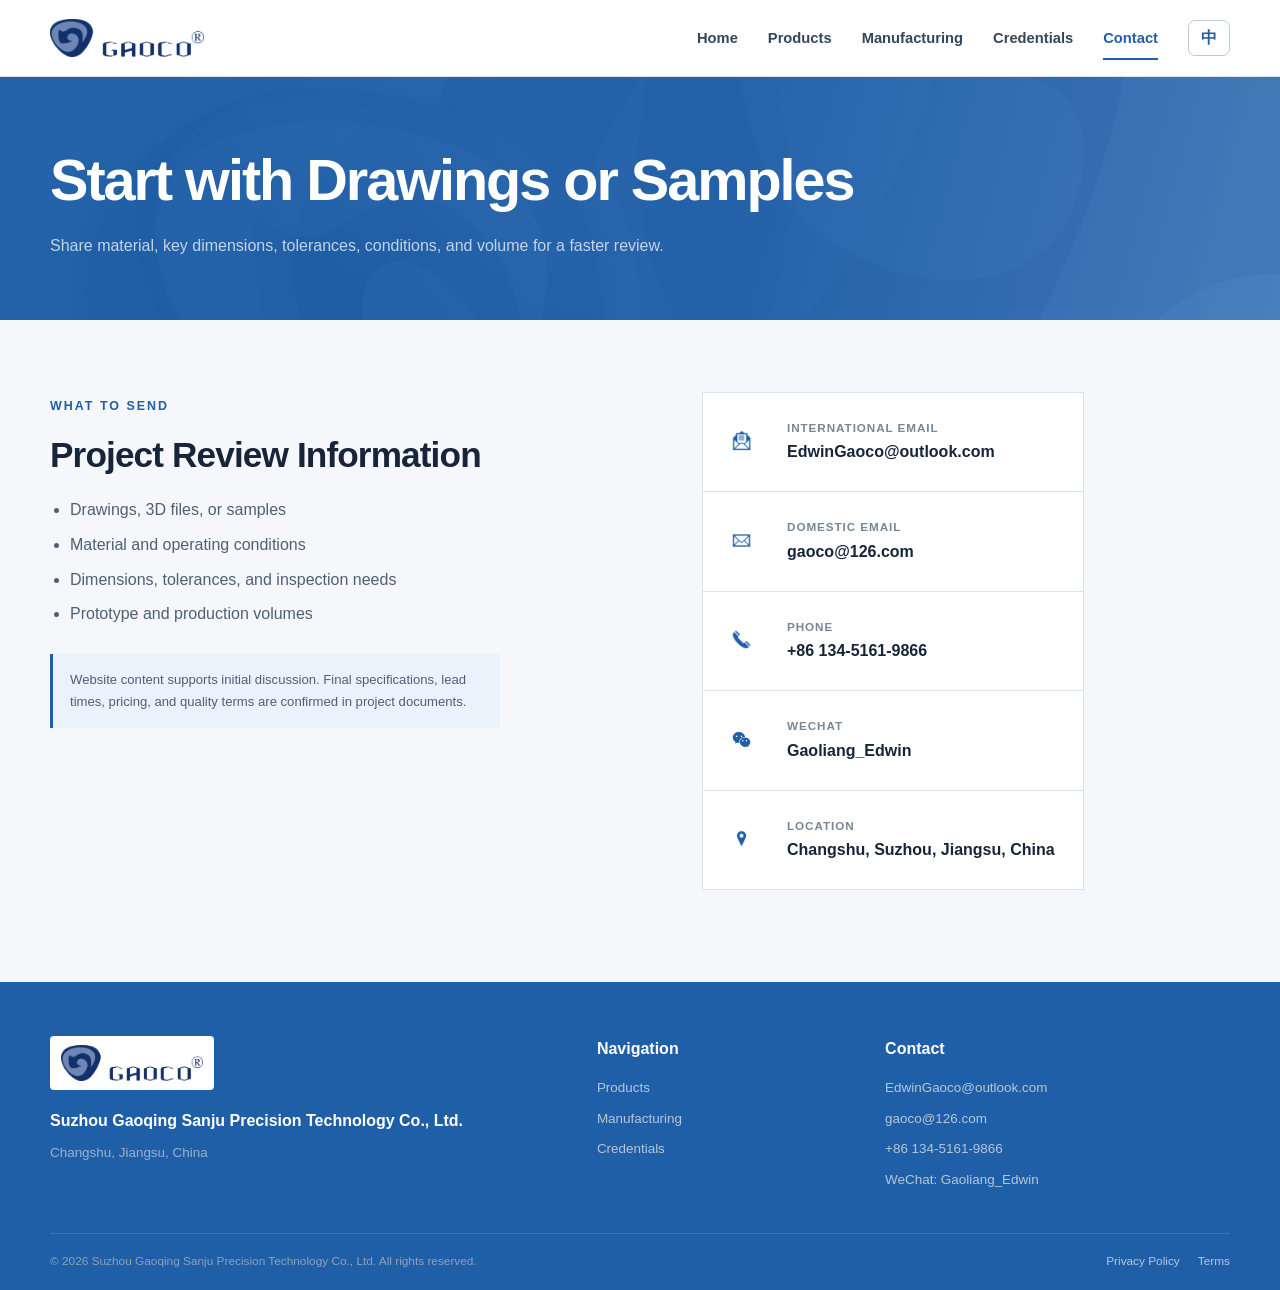
==== commit 9246245c: "Add files via upload" ====
--- a/contacts.html
+++ b/contacts.html
@@ -4,7 +4,8 @@
   <meta charset="utf-8">
   <meta name="viewport" content="width=device-width, initial-scale=1">
   <title>联系我们 | 苏州高擎三炬精密科技有限公司</title>
-  <meta name="description" content="联系苏州高擎三炬精密科技有限公司，沟通产品咨询、图纸评估、样件开发与项目合作。">
+  <meta name="description" content="联系苏州高擎三炬精密科技有限公司，沟通精密齿轮、氮化铝粉体、半导体陶瓷与光通信陶瓷产品咨询、图纸评估、样件开发和项目合作。">
+  <meta name="keywords" content="高擎三炬联系方式, GAOCO contact, 苏州精密齿轮厂家, 常熟精密制造公司, 氮化铝材料供应商, 半导体陶瓷供应商, 光通信陶瓷厂家, 图纸评估, 样件开发, precision gear supplier, AlN material supplier, ceramic component manufacturer">
   <meta name="author" content="苏州高擎三炬精密科技有限公司">
   <meta name="robots" content="index, follow">
   <link rel="canonical" href="https://gaoco.org/contacts.html">
@@ -12,10 +13,23 @@
   <meta property="og:description" content="产品咨询、图纸评估、样件开发与项目合作。">
   <meta property="og:type" content="website">
   <meta property="og:url" content="https://gaoco.org/contacts.html">
+  <meta property="og:site_name" content="GAOCO | 苏州高擎三炬精密科技有限公司">
+  <meta property="og:locale" content="zh_CN">
+  <meta property="og:locale:alternate" content="en_US">
+  <meta name="theme-color" content="#1f5fa8">
   <link rel="icon" href="branding/favicon.ico">
-  <link rel="stylesheet" href="styles/site.css?v=20260804-11">
+  <script type="application/ld+json">
+  {
+    "@context": "https://schema.org",
+    "@type": "ContactPage",
+    "name": "Contact GAOCO",
+    "url": "https://gaoco.org/contacts.html",
+    "mainEntity": {"@id": "https://gaoco.org/#organization"}
+  }
+  </script>
+  <link rel="stylesheet" href="style.css?v=20260804-13">
 </head>
-<body data-page="contacts">
+<body data-page="contacts" data-title-zh="联系我们 | 苏州高擎三炬精密科技有限公司" data-title-en="Contact | Suzhou Gaoqing Sanju Precision Technology">
   <header class="site-header"><div class="container header-flex">
     <a class="brand-logo" href="index.html" aria-label="GAOCO 首页"><img src="branding/gaoco-logo-transparent.png" alt="GAOCO 高擎三炬标志" width="699" height="175"></a>
     <button class="mobile-menu-btn" data-menu-toggle type="button" aria-label="展开导航" aria-expanded="false"><span></span><span></span><span></span></button>
@@ -43,6 +57,6 @@
     </section>
   </main>
   <footer class="site-footer"><div class="container footer-grid"><div class="footer-brand"><img src="branding/gaoco-logo-transparent.png" alt="GAOCO" width="699" height="175"><p data-bi data-zh="苏州高擎三炬精密科技有限公司" data-en="Suzhou Gaoqing Sanju Precision Technology Co., Ltd.">苏州高擎三炬精密科技有限公司</p><span data-bi data-zh="中国 · 江苏 · 常熟" data-en="Changshu, Jiangsu, China">中国 · 江苏 · 常熟</span></div><div class="footer-links"><strong data-bi data-zh="快速导航" data-en="Navigation">快速导航</strong><a href="products.html" data-bi data-zh="产品中心" data-en="Products">产品中心</a><a href="roadmap.html" data-bi data-zh="制造与研发" data-en="Manufacturing">制造与研发</a><a href="credentials.html" data-bi data-zh="资质文件" data-en="Credentials">资质文件</a></div><div class="footer-contact"><strong data-bi data-zh="联系" data-en="Contact">联系</strong><a href="mailto:EdwinGaoco@outlook.com">EdwinGaoco@outlook.com</a><a href="mailto:gaoco@126.com">gaoco@126.com</a><a href="tel:+8613451619866">+86 134-5161-9866</a><span>WeChat: Gaoliang_Edwin</span></div></div><div class="container footer-bottom"><p>© <span data-current-year>2026</span> <span data-bi data-zh="苏州高擎三炬精密科技有限公司。保留一切权利。" data-en="Suzhou Gaoqing Sanju Precision Technology Co., Ltd. All rights reserved.">苏州高擎三炬精密科技有限公司。保留一切权利。</span></p><p><a href="privacy.html" data-bi data-zh="隐私政策" data-en="Privacy Policy">隐私政策</a><a href="terms.html" data-bi data-zh="使用条款" data-en="Terms">使用条款</a></p></div></footer>
-  <script defer src="scripts/site.js?v=20260804-11"></script>
+  <script defer src="script.js?v=20260804-13"></script>
 </body>
 </html>
--- a/style.css
+++ b/style.css
@@ -0,0 +1,667 @@
+:root{
+  --ink:#17253a;
+  --ink-soft:#4f6075;
+  --navy:#1f5fa8;
+  --navy-deep:#1f5fa8;
+  --blue:#1f5fa8;
+  --blue-light:#eaf2fb;
+  --line:#dbe3ec;
+  --surface:#ffffff;
+  --surface-soft:#f5f7fa;
+  --surface-blue:#eef4fa;
+  --max:1180px;
+}
+
+*{box-sizing:border-box}
+html{scroll-behavior:smooth}
+body{
+  margin:0;
+  color:var(--ink);
+  background:var(--surface);
+  font-family:"Noto Sans SC","Source Han Sans SC","PingFang SC","Microsoft YaHei","Segoe UI",Arial,sans-serif;
+  font-size:16px;
+  line-height:1.68;
+  -webkit-font-smoothing:antialiased;
+}
+body[data-lang="en"]{font-family:Inter,"Segoe UI",Arial,sans-serif}
+img{max-width:100%;display:block}
+a{color:inherit}
+button,input,textarea,select{font:inherit}
+.container{width:min(var(--max),calc(100% - 48px));margin-inline:auto}
+.cursor-glow,.floating-sidebar,.product-side-tools,.credential-side-tools{display:none!important}
+.fas,.fab{display:none!important}
+
+/* Header */
+.site-header{
+  position:sticky;
+  top:0;
+  z-index:100;
+  background:rgba(255,255,255,.97);
+  border-bottom:1px solid var(--line);
+  backdrop-filter:blur(10px);
+}
+.header-flex{min-height:76px;display:flex;align-items:center;gap:30px}
+.brand-logo{display:flex;align-items:center;text-decoration:none;margin-right:auto}
+.brand-logo>img,.brand-logo-shell{width:154px;height:auto}
+.brand-logo-shell{display:block;padding:0;background:none;border:0;border-radius:0;box-shadow:none}
+.brand-logo-shell img{width:154px;height:auto}
+.brand-logo-glow{display:none}
+nav{display:flex;align-items:center;gap:30px}
+nav a{
+  position:relative;
+  text-decoration:none;
+  color:#34465b;
+  font-size:.92rem;
+  font-weight:650;
+  white-space:nowrap;
+}
+nav a::after{content:"";position:absolute;left:0;right:100%;bottom:-10px;height:2px;background:var(--blue);transition:right .18s ease}
+nav a:hover,nav a.active{color:var(--blue)}
+nav a:hover::after,nav a.active::after{right:0}
+.language-toggle{
+  flex:0 0 auto;
+  min-width:42px;
+  height:36px;
+  border:1px solid #bdcad8;
+  border-radius:7px;
+  background:#fff;
+  color:var(--navy);
+  font-weight:750;
+  cursor:pointer;
+}
+.language-toggle:hover{border-color:var(--blue);background:var(--blue-light)}
+.mobile-menu-btn{display:none;width:42px;height:40px;padding:9px;border:1px solid var(--line);border-radius:7px;background:#fff;cursor:pointer}
+.mobile-menu-btn span{display:block;height:2px;margin:5px 0;background:var(--navy)}
+
+/* Shared typography */
+.eyebrow,.badge,.tag{
+  display:inline-block;
+  margin:0 0 16px;
+  padding:0;
+  border:0;
+  border-radius:0;
+  background:none;
+  color:var(--blue);
+  font-size:.78rem;
+  font-weight:800;
+  letter-spacing:.16em;
+  text-transform:uppercase;
+}
+h1,h2,h3,h4,p{margin-top:0}
+h1,h2,h3,h4{color:var(--ink);line-height:1.25}
+h1{font-size:clamp(2.65rem,5vw,4.75rem);font-weight:720;letter-spacing:-.04em}
+h2{font-size:clamp(2rem,3.6vw,3rem);font-weight:700;letter-spacing:-.025em}
+h3{font-size:1.28rem;font-weight:700}
+p{color:var(--ink-soft)}
+.btn-group{display:flex;flex-wrap:wrap;gap:12px}
+.btn{
+  display:inline-flex;
+  align-items:center;
+  justify-content:center;
+  min-height:46px;
+  padding:11px 20px;
+  border:1px solid transparent;
+  border-radius:7px;
+  text-decoration:none;
+  font-size:.92rem;
+  font-weight:750;
+  transition:transform .16s ease,background .16s ease,border-color .16s ease;
+}
+.btn:hover{transform:translateY(-1px)}
+.btn-primary{background:var(--blue);color:#fff;border-color:var(--blue)}
+.btn-primary:hover{background:#174d8b;border-color:#174d8b}
+.btn-secondary,.btn-outline{background:#fff;color:var(--navy);border-color:#adbac8}
+.btn-secondary:hover,.btn-outline:hover{border-color:var(--blue);color:var(--blue);background:var(--blue-light)}
+.text-link{color:var(--blue);text-decoration:none;font-weight:750;font-size:.92rem}
+.text-link:hover{text-decoration:underline;text-underline-offset:4px}
+
+/* Home hero */
+.hero-industrial{padding:82px 0 76px;background:linear-gradient(180deg,#f5f8fb 0%,#fff 100%);border-bottom:1px solid var(--line)}
+.hero-grid{display:grid;grid-template-columns:minmax(0,.9fr) minmax(610px,1.1fr);align-items:center;gap:54px}
+.hero-copy h1{max-width:690px;margin-bottom:24px}
+.hero-lead{max-width:690px;margin-bottom:30px;font-size:1.08rem;line-height:1.85}
+.hero-copy .btn-group{margin-bottom:38px}
+.fact-row{display:grid;grid-template-columns:repeat(3,1fr);gap:0;margin:0;padding-top:24px;border-top:1px solid var(--line)}
+.fact-row div{padding-right:16px}
+.fact-row div+div{padding-left:20px;border-left:1px solid var(--line)}
+.fact-row dt{color:var(--navy);font-size:1rem;font-weight:800;letter-spacing:.02em}
+.fact-row dd{margin:3px 0 0;color:#66778a;font-size:.79rem}
+.hero-gallery{display:grid;grid-template-columns:1fr 1fr;grid-template-areas:"wide wide" "portrait-a portrait-b";gap:12px;align-items:start;width:100%;max-width:540px;min-height:0;justify-self:end}
+.hero-photo{position:relative;display:block;margin:0;overflow:hidden;border:1px solid #cad4df;background:#e8eef4;text-decoration:none}
+.hero-tile-4x5{grid-area:portrait-a;aspect-ratio:4/5}
+.hero-tile-4x3{grid-area:wide;aspect-ratio:4/3}
+.hero-tile-3x4{grid-area:portrait-b;aspect-ratio:3/4}
+.hero-photo img{width:100%;height:100%;object-fit:cover;transition:transform .4s ease}
+.hero-photo:hover img{transform:scale(1.02)}
+.hero-photo-caption{position:absolute;z-index:4;left:14px;bottom:14px;padding:6px 10px;background:rgba(31,95,168,.92);color:#fff;font-size:.72rem;font-weight:700}
+.hero-photo::after{content:"→";position:absolute;z-index:4;right:14px;top:14px;display:grid;place-items:center;width:30px;height:30px;border:1px solid rgba(255,255,255,.65);background:rgba(31,95,168,.86);color:#fff;font-size:.9rem;opacity:0;transform:translateX(-4px);transition:opacity .18s ease,transform .18s ease}
+.hero-photo:hover::after,.hero-photo:focus-visible::after{opacity:1;transform:translateX(0)}
+.live-tile-gallery{perspective:1200px}
+.live-tile{background:#e8eef4;transform-style:preserve-3d}
+.live-tile-images{position:absolute;inset:0;display:block;overflow:hidden;background:#e8eef4}
+.live-tile-images img{position:absolute;inset:0;opacity:0;transform:translateY(100%) rotateX(-8deg);transform-origin:center top;transition:transform .72s cubic-bezier(.2,.78,.22,1),opacity .4s ease}
+.live-tile-images img.is-current{z-index:2;opacity:1;transform:translateY(0) rotateX(0)}
+.live-tile-images img.is-leaving{z-index:3;opacity:0;transform:translateY(-100%) rotateX(8deg)}
+
+.proof-strip{background:var(--navy-deep);color:#fff}
+.proof-grid{display:grid;grid-template-columns:repeat(4,1fr)}
+.proof-grid>div{padding:24px 22px;border-left:1px solid rgba(255,255,255,.15)}
+.proof-grid>div:last-child{border-right:1px solid rgba(255,255,255,.15)}
+.proof-grid span{display:block;color:#aebfd1;font-size:.72rem;letter-spacing:.08em;margin-bottom:4px}
+.proof-grid strong{font-size:.94rem;font-weight:700}
+
+.section{padding:96px 0}
+.section-products{background:#fff}
+.section-head{margin-bottom:38px}
+.split-head{display:grid;grid-template-columns:1fr minmax(320px,.72fr);align-items:end;gap:60px}
+.split-head h2{margin-bottom:0}
+.split-head>p{margin:0;line-height:1.8}
+.business-grid{display:grid;grid-template-columns:repeat(3,1fr);gap:22px}
+.business-card{overflow:hidden;border:1px solid var(--line);background:#fff;transition:border-color .18s ease,transform .18s ease}
+.business-card:hover{border-color:#9eb5cc;transform:translateY(-3px)}
+.business-image{display:block;aspect-ratio:4/3;overflow:hidden;background:#e9eef3}
+.business-image img{width:100%;height:100%;object-fit:cover}
+.card-body{padding:24px}
+.card-index{display:block;color:#9aabbc;font-size:.73rem;font-weight:800;letter-spacing:.12em;margin-bottom:14px}
+.card-body h3{margin-bottom:10px}
+.card-body p{min-height:76px;margin-bottom:18px;font-size:.92rem}
+
+.section-process{background:var(--surface-blue);border-block:1px solid var(--line)}
+.process-layout{display:grid;grid-template-columns:.75fr 1.25fr;gap:80px;align-items:start}
+.process-intro{position:sticky;top:112px}
+.process-intro h2{margin-bottom:22px}
+.process-intro p{margin-bottom:28px}
+.process-list{list-style:none;margin:0;padding:0;border-top:1px solid #bfcddd}
+.process-list li{display:grid;grid-template-columns:66px 1fr;gap:24px;padding:27px 0;border-bottom:1px solid #bfcddd}
+.process-list>li>span{color:var(--blue);font-size:.8rem;font-weight:800;letter-spacing:.12em}
+.process-list strong{display:block;margin-bottom:4px;color:var(--ink);font-size:1.04rem}
+.process-list p{margin:0;font-size:.9rem}
+
+.section-quality{background:#fff}
+.quality-grid{display:grid;grid-template-columns:.72fr 1.28fr;gap:70px;align-items:center}
+.quality-copy p{line-height:1.85}
+.credential-marquee{position:relative;overflow:hidden;padding:4px 0;mask-image:linear-gradient(90deg,transparent,#000 5%,#000 95%,transparent);-webkit-mask-image:linear-gradient(90deg,transparent,#000 5%,#000 95%,transparent)}
+.credential-marquee-track{display:flex;width:max-content;gap:14px;animation:credential-conveyor 30s linear infinite;will-change:transform}
+.credential-marquee-group{display:flex;flex:0 0 auto;gap:14px}
+.credential-marquee-card{flex:0 0 190px;width:190px;overflow:hidden;border:1px solid var(--line);background:#fff;color:var(--ink);text-decoration:none;transition:border-color .18s ease,transform .18s ease}
+.credential-marquee-card:hover,.credential-marquee-card:focus-visible{border-color:#9eb5cc;transform:translateY(-2px)}
+.credential-marquee-card img{width:100%;aspect-ratio:.78/1;object-fit:cover;object-position:top;background:#f4f4f0}
+.credential-marquee-card span{display:block;min-height:58px;padding:12px;color:#46596e;font-size:.76rem;font-weight:650;line-height:1.45}
+.credential-marquee:hover .credential-marquee-track,.credential-marquee:focus-within .credential-marquee-track{animation-play-state:paused}
+@keyframes credential-conveyor{to{transform:translateX(calc(-50% - 7px))}}
+
+.cta-section{padding-top:24px}
+.cta-card{display:flex;justify-content:space-between;align-items:center;gap:50px;padding:44px 48px;background:var(--navy-deep);color:#fff}
+.cta-card h2{margin-bottom:10px;color:#fff}
+.cta-card p{margin-bottom:0;color:#c7d4e1}
+.cta-card .eyebrow{color:#8fb7df}
+.cta-card .btn{flex:0 0 auto;background:#fff;color:var(--navy);border-color:#fff}
+
+/* Shared internal page hero */
+.page-hero,.contact-hero{
+  padding:68px 0 60px;
+  text-align:left;
+  background:linear-gradient(105deg,rgba(31,95,168,.96) 0%,rgba(31,95,168,.93) 58%,rgba(31,95,168,.86) 100%),url("branding/gaoco-wall.jpg") center 48%/cover no-repeat;
+}
+.page-hero .container,.contact-hero-inner{max-width:1180px}
+.page-hero h1,.contact-hero h1{max-width:880px;margin:0 0 16px;color:#fff;font-size:clamp(2.25rem,4.5vw,3.75rem);font-weight:700;letter-spacing:-.035em}
+.page-hero p,.contact-hero p{max-width:760px;margin:0;color:#c4d4e4;font-size:1rem}
+.page-hero .badge,.contact-hero .badge{color:#9dc4e8}
+
+/* Product center */
+.products-section{padding:46px 0 92px;background:var(--surface-soft)}
+.product-selector-wrap{position:sticky;top:76px;z-index:50;padding:12px 0;background:rgba(245,247,250,.96);backdrop-filter:blur(8px)}
+.product-selector{display:grid;grid-template-columns:repeat(3,1fr);gap:8px;padding:6px;border:1px solid var(--line);background:#fff}
+.product-tab,.credential-tab{
+  min-height:44px;
+  padding:9px 14px;
+  border:1px solid transparent;
+  border-radius:4px;
+  background:transparent;
+  color:#52657a;
+  font-weight:700;
+  cursor:pointer;
+}
+.product-tab:hover,.product-tab.active,.credential-tab:hover,.credential-tab.active{background:var(--blue-light);border-color:#c5d8eb;color:var(--blue)}
+.product-panels{margin-top:38px}
+.product-panel,.credential-panel{display:none}
+.product-panel.active,.credential-panel.active{display:block}
+.panel-head{max-width:860px;margin:0 auto 30px;text-align:center}
+.panel-head .tag{margin-bottom:8px}
+.panel-head h2{margin-bottom:12px;font-size:2.25rem}
+.panel-head p{margin-bottom:0}
+.detailed-grid{display:grid;grid-template-columns:repeat(2,1fr);gap:16px}
+.product-detail-card{
+  display:grid;
+  grid-template-columns:190px 1fr;
+  grid-template-rows:auto 1fr auto;
+  column-gap:22px;
+  min-height:225px;
+  padding:18px;
+  border:1px solid var(--line);
+  background:#fff;
+}
+.detail-image{grid-column:1;grid-row:1/4;overflow:hidden;background:#e6ebf0}
+.detail-image img{width:100%;height:100%;min-height:188px;object-fit:contain;background:#dfe7ef}
+.product-detail-card h3{grid-column:2;margin:4px 0 10px;font-size:1.08rem}
+.product-detail-card p{grid-column:2;margin:0;font-size:.86rem;line-height:1.65}
+.cooperation-note{margin-top:12px!important;padding:10px 12px;border-left:3px solid var(--blue);background:var(--blue-light);color:#39526c!important;font-size:.78rem!important;font-weight:650}
+.optical-grid .product-detail-card{grid-template-columns:145px 1fr;min-height:190px}
+.optical-grid .detail-image img{min-height:154px}
+
+.star-assembly{padding:26px;border:1px solid var(--line);background:#fff}
+.assembly-copy{text-align:left;max-width:820px;margin-bottom:22px}
+.assembly-copy h3{margin-bottom:8px}
+.assembly-copy p{margin-bottom:0}
+.assembly-main-button{position:relative;display:block;width:min(720px,100%);margin:0 auto;border:0;padding:0;background:#e9eef3;cursor:pointer}
+.assembly-main-button img{width:100%;aspect-ratio:1.45/1;object-fit:contain;background:#dfe7ef}
+.assembly-pulse{position:absolute;right:14px;bottom:14px;padding:8px 12px;background:rgba(31,95,168,.94);color:#fff;font-size:.78rem;font-weight:700}
+.star-frame{display:none;grid-template-columns:repeat(3,1fr);gap:12px;margin-top:22px}
+.star-assembly.expanded .star-frame{display:grid}
+.star-part{display:grid;grid-template-columns:92px 1fr;gap:12px;align-items:start;padding:12px;border:1px solid var(--line);background:#f8fafc}
+.star-part img{width:92px;height:78px;object-fit:contain;background:#e5eaf0}
+.star-part h4{margin:2px 0 5px;font-size:.84rem}
+.star-part p{margin:0;font-size:.72rem;line-height:1.4}
+.curtain-placeholder-card{display:grid;grid-template-columns:180px 1fr;gap:24px;margin-top:20px;padding:20px;border:1px solid var(--line);background:#fff}
+.image-placeholder{display:flex;align-items:center;justify-content:center;min-height:150px;background:repeating-linear-gradient(135deg,#eef2f6,#eef2f6 12px,#f7f9fb 12px,#f7f9fb 24px);color:#66798d}
+.curtain-placeholder-card h3{margin-bottom:8px}
+.curtain-placeholder-card p{margin-bottom:0}
+.more-products-box{margin-top:34px;padding:28px;border:1px solid var(--line);background:#fff}
+.more-products-head{max-width:820px;margin-bottom:22px}
+.more-products-head h2{margin-bottom:10px;font-size:1.75rem}
+.more-products-grid{display:grid;grid-template-columns:repeat(2,1fr);gap:10px}
+.more-product-item{display:grid;grid-template-columns:96px 1fr;gap:13px;align-items:center;padding:10px;border:1px solid #e4e9ee;background:#fafbfc}
+.more-product-item img{width:96px;height:72px;object-fit:contain;background:#dfe7ef}
+.more-product-item h3{margin:0 0 3px;font-size:.9rem}
+.more-product-item p{margin:0;font-size:.75rem;line-height:1.45}
+
+/* Credentials */
+.credential-section{padding:48px 0 92px;background:var(--surface-soft)}
+.credential-tabs{position:sticky;top:76px;z-index:45;display:flex;flex-wrap:wrap;gap:8px;justify-content:center;margin:0 0 34px;padding:12px;border:1px solid var(--line);background:rgba(255,255,255,.97)}
+.credential-tab{border-color:#dce3ea}
+.small-head{text-align:left;max-width:none;margin:0 0 18px}
+.small-head h2{font-size:1.9rem}
+.credential-doc-grid{display:grid;grid-template-columns:repeat(3,1fr);gap:16px}
+.credential-doc-card{overflow:hidden;border:1px solid var(--line);background:#fff}
+.credential-thumb{position:relative;display:block;width:100%;padding:0;border:0;border-bottom:1px solid var(--line);background:#eef1f4;cursor:zoom-in}
+.credential-thumb img{width:100%;aspect-ratio:1.18/1;object-fit:cover;object-position:top}
+.doc-chip{position:absolute;right:10px;bottom:10px;padding:4px 8px;background:rgba(31,95,168,.94);color:#fff;font-size:.7rem;font-weight:700}
+.credential-card-body{padding:17px}
+.credential-card-body h3{margin-bottom:7px;font-size:.98rem}
+.credential-card-body p{margin:0;font-size:.82rem;line-height:1.6}
+.preview-modal{position:fixed;inset:0;z-index:500;display:none;align-items:center;justify-content:center;padding:24px}
+.preview-modal.is-open{display:flex}
+.preview-modal-backdrop{position:absolute;inset:0;background:rgba(6,18,32,.78)}
+.preview-modal-panel{position:relative;z-index:1;max-width:860px;max-height:90vh;padding:18px;background:#fff;box-shadow:0 24px 70px rgba(0,0,0,.25)}
+.preview-modal-panel img{max-height:75vh;width:auto;margin:auto}
+.preview-modal-panel p{margin:12px 42px 0 0;color:var(--ink);font-weight:650}
+.preview-close{position:absolute;right:12px;top:10px;width:36px;height:36px;border:1px solid var(--line);background:#fff;color:var(--ink);font-size:0;cursor:pointer}
+.preview-close::after{content:"×";font-size:24px;line-height:1}
+
+/* Roadmap / manufacturing */
+.capability-overview{background:#fff}
+.capability-steps{display:grid;grid-template-columns:repeat(4,1fr);gap:0;margin:0;padding:0;list-style:none;border:1px solid var(--line)}
+.capability-steps li{min-height:220px;padding:25px;border-right:1px solid var(--line)}
+.capability-steps li:last-child{border-right:0}
+.capability-steps span{display:block;margin-bottom:28px;color:var(--blue);font-size:.76rem;font-weight:800;letter-spacing:.14em}
+.capability-steps strong{display:block;margin-bottom:9px;color:var(--ink);font-size:1.02rem}
+.capability-steps p{margin:0;font-size:.85rem;line-height:1.65}
+.roadmap-section{padding:72px 0 92px;background:var(--surface-soft)}
+.roadmap-grid{display:grid;grid-template-columns:repeat(2,1fr);gap:16px}
+.roadmap-card{padding:30px;border:1px solid var(--line);background:#fff}
+.roadmap-card>span{display:block;margin-bottom:22px;color:var(--blue);font-size:.78rem;font-weight:800;letter-spacing:.15em}
+.roadmap-card h2{margin-bottom:12px;font-size:1.3rem}
+.roadmap-card p{margin:0}
+
+/* Contact */
+.compact-contact-section{padding:72px 0 92px;background:var(--surface-soft)}
+.contact-wall-section{background:var(--surface-soft)}
+.contact-layout{display:grid;grid-template-columns:.8fr 1.2fr;gap:56px;align-items:start}
+.contact-guidance h2{margin-bottom:20px;font-size:2.2rem}
+.contact-guidance ul{margin:0 0 26px;padding-left:20px;color:#4f6075}
+.contact-guidance li{margin-bottom:8px}
+.contact-note{padding:15px 17px;border-left:3px solid var(--blue);background:var(--blue-light);font-size:.82rem}
+.contact-list-card{max-width:860px;margin-inline:auto;border:1px solid var(--line);background:#fff}
+.contact-row{display:grid;grid-template-columns:52px 1fr;gap:18px;align-items:center;padding:22px 26px;border-bottom:1px solid var(--line)}
+.contact-row:last-child{border-bottom:0}
+.contact-row>div{grid-column:2}
+.contact-icon{grid-column:1;grid-row:1;display:grid;place-items:center;width:42px;height:42px;border:1px solid #c9d8e7;background:var(--blue-light);color:var(--blue)}
+.contact-icon svg{width:21px;height:21px;fill:none;stroke:currentColor;stroke-width:1.7;stroke-linecap:round;stroke-linejoin:round}
+.contact-row span{display:block;margin-bottom:2px;color:#77879a;font-size:.73rem;font-weight:750;letter-spacing:.08em;text-transform:uppercase}
+.contact-row a,.contact-row strong{color:var(--ink);text-decoration:none;font-size:1rem;font-weight:650}
+.contact-row a:hover{color:var(--blue)}
+
+/* Legal */
+.legal-section{padding:64px 0 92px;background:var(--surface-soft)}
+.legal-grid{display:grid;grid-template-columns:repeat(2,1fr);gap:16px}
+.legal-card{padding:28px;border:1px solid var(--line);background:#fff}
+.legal-card h2{font-size:1.22rem}
+.legal-card p,.legal-card li{font-size:.91rem;line-height:1.75}
+.legal-list{padding-left:20px}
+
+/* Footer, including legacy markup */
+.site-footer{padding-top:54px;background:#1f5fa8;color:#fff}
+.footer-grid{display:grid;grid-template-columns:1.4fr .65fr 1fr;gap:64px;padding-bottom:42px}
+.footer-logo-link{display:inline-block;line-height:0}
+.footer-brand img,.footer-logo{box-sizing:border-box;width:164px;height:auto;margin-bottom:18px;padding:8px 10px;border:1px solid rgba(255,255,255,.2);border-radius:4px;background:#fff;filter:none;opacity:1}
+.footer-brand p,.footer-brand-block p{margin:0 0 4px;color:#fff;font-weight:650}
+.footer-brand span{color:#9fb1c4;font-size:.84rem}
+.footer-links,.footer-contact{display:flex;flex-direction:column;align-items:flex-start;gap:8px}
+.footer-links strong,.footer-contact strong{margin-bottom:6px;color:#fff}
+.footer-links a,.footer-contact a,.footer-contact span{color:#b8c6d5;text-decoration:none;font-size:.84rem}
+.footer-links a:hover,.footer-contact a:hover{color:#fff}
+.footer-bottom{display:flex;justify-content:space-between;gap:30px;padding-block:18px;border-top:1px solid rgba(255,255,255,.13)}
+.footer-bottom p{margin:0;color:#8fa2b6;font-size:.74rem}
+.footer-bottom a{margin-left:18px;color:#b8c6d5;text-decoration:none}
+.footer-vertical{grid-template-columns:1fr 1fr}
+.footer-brand-block{display:block}
+.footer-contact-stack{display:grid;gap:6px}
+.footer-contact-stack>div{display:grid;grid-template-columns:85px 1fr;gap:10px}
+.footer-contact-stack span{color:#8fa2b6;font-size:.76rem}
+.footer-contact-stack a,.footer-contact-stack strong{color:#fff;text-decoration:none;font-size:.8rem}
+.footer-legal-links{display:flex;justify-content:center;gap:14px;margin:0;padding:12px 24px 4px}
+.footer-legal-links a{color:#b8c6d5;text-decoration:none;font-size:.76rem}
+.footer-legal-links span{color:#536b84}
+.footer-ownership{margin:0;padding:12px 24px 18px;text-align:center;color:#788da3;font-size:.72rem}
+.simple-footer .footer-grid{display:block;text-align:center}
+.simple-footer .footer-logo{margin-inline:auto}
+
+@media (max-width:1020px){
+  .hero-grid{grid-template-columns:1fr;gap:44px}
+  .hero-copy{max-width:800px}
+  .hero-gallery{max-width:620px;min-height:0;justify-self:start}
+  .quality-grid{grid-template-columns:1fr;gap:42px}
+  .credential-marquee{max-width:100%}
+  .detailed-grid{grid-template-columns:1fr}
+  .star-frame{grid-template-columns:repeat(2,1fr)}
+  .footer-grid{gap:36px}
+}
+
+@media (max-width:820px){
+  .container{width:min(100% - 32px,var(--max))}
+  .header-flex{min-height:68px;gap:12px}
+  .brand-logo>img,.brand-logo-shell,.brand-logo-shell img{width:126px}
+  .mobile-menu-btn{display:block;order:2}
+  .header-flex>.language-toggle{order:3}
+  nav{position:absolute;left:0;right:0;top:68px;display:none;flex-direction:column;align-items:stretch;gap:0;padding:8px 16px 16px;background:#fff;border-bottom:1px solid var(--line);box-shadow:0 16px 24px rgba(15,35,58,.08)}
+  nav.open{display:flex}
+  nav a{padding:11px 4px;border-bottom:1px solid #edf1f4}
+  nav a::after{display:none}
+  .hero-industrial{padding:58px 0}
+  h1{font-size:clamp(2.35rem,10vw,3.7rem)}
+  .fact-row{grid-template-columns:1fr}
+  .fact-row div{padding:12px 0!important;border-left:0!important;border-bottom:1px solid var(--line)}
+  .proof-grid{grid-template-columns:repeat(2,1fr)}
+  .proof-grid>div{border-bottom:1px solid rgba(255,255,255,.15)}
+  .section{padding:70px 0}
+  .split-head,.process-layout{grid-template-columns:1fr;gap:28px}
+  .process-intro{position:static}
+  .business-grid{grid-template-columns:1fr}
+  .card-body p{min-height:0}
+  .credential-marquee-card{width:180px;flex-basis:180px}
+  .cta-card{align-items:flex-start;flex-direction:column;padding:34px 28px}
+  .page-hero,.contact-hero{padding:52px 0}
+  .page-hero h1,.contact-hero h1{font-size:2.4rem}
+  .product-selector-wrap{top:68px;overflow-x:auto}
+  .product-selector{display:flex;width:max-content;min-width:100%}
+  .product-tab{min-width:150px}
+  .credential-tabs{top:68px;justify-content:flex-start;flex-wrap:nowrap;overflow-x:auto}
+  .credential-tab{flex:0 0 auto}
+  .credential-doc-grid{grid-template-columns:repeat(2,1fr)}
+  .roadmap-grid{grid-template-columns:1fr}
+  .capability-steps{grid-template-columns:repeat(2,1fr)}
+  .capability-steps li:nth-child(2){border-right:0}
+  .capability-steps li:nth-child(-n+2){border-bottom:1px solid var(--line)}
+  .legal-grid{grid-template-columns:1fr}
+  .footer-grid,.footer-vertical{grid-template-columns:1fr;gap:28px}
+  .contact-layout{grid-template-columns:1fr;gap:30px}
+  .footer-bottom{flex-direction:column;gap:8px}
+  .footer-bottom a{margin-left:0;margin-right:18px}
+}
+
+@media (max-width:600px){
+  body{font-size:15px}
+  .container{width:calc(100% - 28px)}
+  .hero-gallery{grid-template-columns:1fr 1fr;grid-template-areas:"wide wide" "portrait-a portrait-b";gap:6px;max-width:100%;min-height:0}
+  .hero-photo{min-height:0}
+  .hero-photo-caption{left:6px;right:6px;bottom:6px;padding:5px 6px;font-size:.56rem;line-height:1.3}
+  .hero-photo::after{display:none}
+  .proof-grid{grid-template-columns:1fr}
+  .proof-grid>div{padding:18px 4px;border-left:0;border-right:0!important}
+  .section{padding:58px 0}
+  .process-list li{grid-template-columns:44px 1fr;gap:12px}
+  .credential-marquee-card{width:164px;flex-basis:164px}
+  .product-detail-card,.optical-grid .product-detail-card{grid-template-columns:1fr;display:block}
+  .detail-image{margin-bottom:15px}
+  .detail-image img,.optical-grid .detail-image img{height:220px;min-height:0}
+  .star-frame{grid-template-columns:1fr}
+  .star-part{grid-template-columns:82px 1fr}
+  .star-part img{width:82px}
+  .curtain-placeholder-card{grid-template-columns:1fr}
+  .more-products-box{padding:18px}
+  .more-products-grid{grid-template-columns:1fr}
+  .credential-doc-grid{grid-template-columns:1fr}
+  .contact-row{grid-template-columns:42px 1fr;gap:14px;padding:18px}
+  .contact-row>div{grid-column:2}
+  .contact-icon{width:38px;height:38px}
+  .capability-steps{grid-template-columns:1fr}
+  .capability-steps li{min-height:0;border-right:0!important;border-bottom:1px solid var(--line)!important}
+  .capability-steps li:last-child{border-bottom:0!important}
+}
+
+@media (prefers-reduced-motion:reduce){*{scroll-behavior:auto!important;transition:none!important;animation:none!important}}
+
+/* Product architecture refresh · v4 */
+.page-hero,.contact-hero{
+  background:linear-gradient(105deg,rgba(31,95,168,.97) 0%,rgba(31,95,168,.93) 58%,rgba(52,116,185,.86) 100%),url("branding/gaoco-wall.jpg") center 48%/cover no-repeat;
+}
+.cta-card{background:var(--blue)}
+.cta-card p{color:#e4edf7}
+.cta-card .eyebrow{color:#d7e8fa}
+
+.product-hero{padding:60px 0 54px}
+.product-hero-grid{display:block}
+.product-hero-grid>div:first-child{max-width:780px}
+.product-hero-summary{border-top:1px solid rgba(255,255,255,.35)}
+.product-hero-summary span{display:grid;grid-template-columns:38px 1fr;gap:12px;padding:10px 0;border-bottom:1px solid rgba(255,255,255,.22)}
+.product-hero-summary b{color:#d9eafd;font-size:.72rem;letter-spacing:.12em}
+.product-hero-summary i{color:#fff;font-size:.78rem;font-style:normal;font-weight:650;letter-spacing:.04em}
+
+.product-selector{gap:0;padding:0;border:1px solid #cad6e2}
+.product-tab{display:grid;grid-template-columns:38px 1fr;align-items:center;gap:10px;min-height:72px;padding:12px 18px;border:0;border-right:1px solid var(--line);border-radius:0;text-align:left}
+.product-tab:last-child{border-right:0}
+.product-tab .tab-number{color:#9aabba;font-size:.7rem;font-weight:850;letter-spacing:.12em}
+.product-tab span:last-child{display:flex;flex-direction:column}
+.product-tab b{font-size:.94rem;line-height:1.3}
+.product-tab.active{background:var(--blue);color:#fff;border-color:var(--blue)}
+.product-tab.active .tab-number{color:#d9e9fa}
+.product-panels{margin-top:50px;scroll-margin-top:168px}
+.panel-head.panel-head-split{display:grid;grid-template-columns:minmax(0,.85fr) minmax(380px,1.15fr);gap:74px;align-items:end;max-width:none;margin:0 0 46px;text-align:left}
+.panel-head-split h2{margin:0;font-size:clamp(2rem,3.5vw,3rem)}
+.panel-head-split>p{margin:0;padding-left:28px;border-left:2px solid #c5d7e9;line-height:1.85}
+.section-kicker{display:block;color:var(--blue);font-size:.72rem;font-weight:850;letter-spacing:.18em}
+.theme-heading{display:flex;justify-content:space-between;align-items:flex-end;gap:30px;margin:0 0 18px;padding-bottom:12px;border-bottom:1px solid #cbd7e3}
+.theme-heading>span{color:var(--ink);font-size:1.05rem;font-weight:800}
+.theme-heading>p{margin:0;font-size:.8rem}
+
+.exploded-product{margin-bottom:24px;border:1px solid #cfd9e3;background:#fff;box-shadow:0 12px 32px rgba(24,53,84,.055)}
+.exploded-overview{display:grid;grid-template-columns:minmax(0,.9fr) minmax(430px,1.1fr);min-height:410px}
+.exploded-overview.reverse .exploded-copy{order:2}
+.exploded-overview.reverse .exploded-trigger{order:1}
+.exploded-copy{display:flex;flex-direction:column;justify-content:center;padding:44px 48px}
+.product-code{display:block;margin-bottom:15px;color:var(--blue);font-size:.7rem;font-weight:850;letter-spacing:.16em}
+.exploded-copy h3{margin-bottom:14px;font-size:clamp(1.75rem,3vw,2.45rem)}
+.exploded-copy p{margin-bottom:19px;font-size:.91rem;line-height:1.8}
+.exploded-copy ul{display:flex;flex-wrap:wrap;gap:7px;margin:0;padding:0;list-style:none}
+.exploded-copy li{padding:5px 9px;border:1px solid #d5e0ea;background:#f7f9fb;color:#516579;font-size:.69rem;font-weight:700}
+.exploded-trigger{position:relative;overflow:hidden;padding:0;border:0;background:#e8eef4;cursor:pointer}
+.exploded-trigger>img{display:block;width:100%;height:100%;min-height:410px;object-fit:cover;transition:transform .45s ease,filter .35s ease}
+.dvd-product .exploded-overview{grid-template-columns:minmax(0,1fr) minmax(330px,.72fr)}
+.dvd-product .exploded-trigger>img{aspect-ratio:4/5}
+.exploded-product:not(.dvd-product) .exploded-trigger>img{aspect-ratio:4/3}
+.exploded-trigger:hover>img{transform:scale(1.025)}
+.exploded-product.expanded .exploded-trigger>img{filter:saturate(.88) brightness(.84)}
+.exploded-action{position:absolute;right:18px;bottom:18px;display:grid;grid-template-columns:36px auto;grid-template-rows:auto auto;column-gap:11px;align-items:center;padding:11px 16px 11px 11px;background:rgba(31,95,168,.94);color:#fff;text-align:left;box-shadow:0 10px 22px rgba(0,0,0,.18)}
+.exploded-action i{grid-row:1/3;position:relative;width:36px;height:36px;border:1px solid rgba(255,255,255,.55);border-radius:50%}
+.exploded-action i::before,.exploded-action i::after{content:"";position:absolute;left:50%;top:50%;width:13px;height:1px;background:#fff;transform:translate(-50%,-50%)}
+.exploded-action i::after{transform:translate(-50%,-50%) rotate(90deg);transition:transform .25s ease}
+.exploded-product.expanded .exploded-action i::after{transform:translate(-50%,-50%) rotate(0)}
+.exploded-action b{font-size:.76rem;line-height:1.25}
+.exploded-action small{color:#aecdEB;font-size:.55rem;letter-spacing:.13em}
+
+.exploded-stage{position:relative;display:grid;grid-template-columns:repeat(3,1fr);grid-template-areas:"p1 empty1 p2" "p3 core p4" "p5 empty2 p6";gap:16px;align-items:center;width:calc(100% - 80px);max-width:920px;max-height:0;margin:0 auto;overflow:hidden;opacity:0;background:radial-gradient(circle at center,rgba(31,95,168,.1) 0 8%,transparent 36%),linear-gradient(31deg,transparent 49.8%,rgba(31,95,168,.18) 50%,transparent 50.2%),linear-gradient(-31deg,transparent 49.8%,rgba(31,95,168,.18) 50%,transparent 50.2%),linear-gradient(90deg,transparent 49.8%,rgba(31,95,168,.16) 50%,transparent 50.2%);transition:max-height .65s ease,opacity .35s ease,margin .35s ease,padding .35s ease}
+.exploded-product.expanded .exploded-stage{max-height:1400px;margin:0 auto 24px;padding:20px;opacity:1;border-top:1px solid var(--line);background-color:#f5f8fb}
+.stage-core{grid-area:core;position:relative;z-index:2;padding:9px;border:1px solid #a9bfd5;background:#fff;box-shadow:0 13px 28px rgba(20,50,82,.14);transform:scale(.72);opacity:0;transition:transform .55s cubic-bezier(.2,.8,.2,1),opacity .3s ease}
+.exploded-product.expanded .stage-core{transform:scale(1);opacity:1}
+.stage-core img{display:block;width:100%;aspect-ratio:4/3;object-fit:cover}
+.stage-core span{position:absolute;left:16px;bottom:16px;padding:5px 8px;background:rgba(31,95,168,.94);color:#fff;font-size:.66rem;font-weight:750}
+.exploded-part{position:relative;z-index:2;overflow:hidden;border:1px solid #cfdae5;background:#fff;box-shadow:0 8px 20px rgba(24,53,84,.07);transform:scale(.55);opacity:0;transition:transform .55s cubic-bezier(.2,.8,.2,1),opacity .3s ease,border-color .18s ease}
+.exploded-part:hover{border-color:#83a9ce}
+.exploded-product.expanded .exploded-part{transform:scale(1);opacity:1}
+.exploded-product.expanded .p2,.exploded-product.expanded .p4{transition-delay:.06s}
+.exploded-product.expanded .p5,.exploded-product.expanded .p6{transition-delay:.12s}
+.exploded-part img{display:block;width:100%;aspect-ratio:4/3;object-fit:cover}
+.exploded-part>div{display:flex;justify-content:space-between;gap:8px;padding:9px 11px}
+.exploded-part b{font-size:.72rem}
+.exploded-part small{color:var(--blue);font-size:.62rem;font-weight:800}
+.exploded-part.p1{grid-area:p1}.exploded-part.p2{grid-area:p2}.exploded-part.p3{grid-area:p3}.exploded-part.p4{grid-area:p4}.exploded-part.p5{grid-area:p5}.exploded-part.p6{grid-area:p6}.exploded-part.p7{grid-area:p7}.exploded-part.p8{grid-area:p8}
+
+.headlight-stage{grid-template-columns:repeat(4,1fr);grid-template-areas:"p1 p2 p3 p4" "p5 core core p6" "p7 core core p8";align-items:stretch}
+
+.dvd-stage{grid-template-columns:repeat(4,1fr);grid-template-areas:none;align-items:stretch}
+.exploded-product.expanded .dvd-stage{max-height:1480px}
+.dvd-stage .stage-core{grid-area:auto;grid-column:2/4;grid-row:2/4;align-self:center}
+.dvd-stage .exploded-part{grid-area:auto}
+.dvd-stage .p1{grid-column:1;grid-row:1}.dvd-stage .p2{grid-column:2;grid-row:1}.dvd-stage .p3{grid-column:3;grid-row:1}.dvd-stage .p4{grid-column:4;grid-row:1}
+.dvd-stage .p5{grid-column:1;grid-row:2}.dvd-stage .p6{grid-column:4;grid-row:2}.dvd-stage .p7{grid-column:1;grid-row:3}.dvd-stage .p8{grid-column:4;grid-row:3}
+.dvd-stage .p9{grid-column:1;grid-row:4}.dvd-stage .p10{grid-column:2;grid-row:4}.dvd-stage .p11{grid-column:3;grid-row:4}.dvd-stage .p12{grid-column:4;grid-row:4}
+.dvd-stage .stage-core img,.dvd-stage .exploded-part img{aspect-ratio:4/5}
+
+.gear-types{margin-top:58px}
+.gear-type-grid{display:grid;grid-template-columns:repeat(4,1fr);gap:14px}
+.gear-type-grid article{overflow:hidden;border:1px solid var(--line);background:#fff;transition:transform .2s ease,border-color .2s ease}
+.gear-type-grid article:hover{transform:translateY(-3px);border-color:#9fb8d0}
+.gear-type-grid img{display:block;width:100%;aspect-ratio:4/3;object-fit:cover}
+.gear-type-grid article>div{padding:16px}
+.gear-type-grid span,.material-grid article>div>span,.component-grid article>div>span{display:block;margin-bottom:8px;color:var(--blue);font-size:.65rem;font-weight:850;letter-spacing:.13em}
+.gear-type-grid h3{margin-bottom:7px;font-size:1rem}
+.gear-type-grid p{margin:0;font-size:.76rem;line-height:1.55}
+
+.aln-feature{display:grid;grid-template-columns:minmax(420px,1.05fr) minmax(0,.95fr);margin-bottom:18px;border:1px solid #b9cee2;background:#fff}
+.aln-visual{position:relative;min-height:470px;overflow:hidden;background:#dfe8f2}
+.aln-visual img{width:100%;height:100%;object-fit:cover}
+.aln-visual>span{position:absolute;left:24px;top:20px;color:rgba(255,255,255,.9);font-size:5rem;font-weight:850;line-height:1;letter-spacing:-.07em;text-shadow:0 3px 20px rgba(14,43,75,.28)}
+.aln-copy{display:flex;flex-direction:column;justify-content:center;padding:50px}
+.aln-copy h3,.optical-feature h3{margin-bottom:16px;font-size:clamp(2rem,4vw,3.25rem)}
+.aln-copy>p,.optical-feature>div>p{line-height:1.85}
+.material-specs{display:grid;grid-template-columns:repeat(3,1fr);margin-top:18px;border-top:1px solid var(--line);border-bottom:1px solid var(--line)}
+.material-specs span{padding:13px 12px 13px 0}
+.material-specs b,.material-specs i{display:block}
+.material-specs b{margin-bottom:3px;color:#7890a6;font-size:.62rem;letter-spacing:.06em}
+.material-specs i{color:var(--ink);font-size:.73rem;font-style:normal;font-weight:700}
+.material-grid{display:grid;grid-template-columns:repeat(3,1fr);gap:14px}
+.material-grid article{overflow:hidden;border:1px solid var(--line);background:#fff}
+.material-grid img{display:block;width:100%;aspect-ratio:3/4;object-fit:cover}
+.material-grid article>div{padding:17px}
+.material-grid h3{margin-bottom:8px;font-size:1.05rem}
+.material-grid p{margin:0;font-size:.78rem;line-height:1.6}
+.powder-grid article{display:flex;flex-direction:column}
+.powder-grid article>div{flex:1}
+.powder-grid h3{min-height:2.5em}
+.powder-grid p{padding-top:11px;border-top:1px solid var(--line);color:#455a70;font-family:"Segoe UI",Arial,sans-serif;line-height:1.72}
+.powder-grid .material-application{margin-top:12px;color:#304b67;font-family:inherit;font-size:.76rem;line-height:1.68}
+.component-grid .material-application{color:#405a73}
+.material-subhead{margin-top:56px}
+.compact-material-grid h3{min-height:50px;margin:0;font-size:.93rem;line-height:1.55}
+.component-grid{display:grid;grid-template-columns:repeat(3,1fr);gap:14px}
+.component-grid article{overflow:hidden;border:1px solid var(--line);background:#fff}
+.component-grid img{display:block;width:100%;aspect-ratio:3/4;object-fit:cover}
+.component-grid article>div{padding:20px}
+.component-grid h3{margin-bottom:8px}
+.component-grid p{margin:0;font-size:.82rem;line-height:1.65}
+
+.optical-feature{display:grid;grid-template-columns:minmax(340px,.8fr) minmax(0,1.2fr);align-items:center;min-height:520px;margin-bottom:18px;border:1px solid var(--line);background:#fff}
+.optical-image{position:relative;aspect-ratio:3/4;min-height:0;overflow:hidden;background:#e4ebf1}
+.optical-image img{display:block;width:100%;height:100%;object-fit:cover;object-position:center}
+.optical-image>span{position:absolute;left:22px;top:18px;color:rgba(255,255,255,.9);font-size:4.5rem;font-weight:850;line-height:1;text-shadow:0 3px 18px rgba(13,40,72,.3)}
+.optical-feature>div:last-child{padding:52px}
+.optical-points{display:flex;flex-wrap:wrap;gap:8px;margin-top:22px}
+.optical-points span{padding:7px 10px;background:var(--blue-light);color:var(--blue);font-size:.72rem;font-weight:750}
+.future-product{display:flex;flex-direction:column}
+.future-visual{position:relative;display:grid;grid-template-columns:repeat(3,34px);place-content:center;gap:13px;aspect-ratio:3/4;background:linear-gradient(135deg,#edf3f9,#f8fafc)}
+.future-visual span{width:34px;height:84px;border:1px solid #a9bfd5;border-radius:20px;background:rgba(255,255,255,.8)}
+.future-visual span:nth-child(2){transform:translateY(-12px)}
+.future-visual b{position:absolute;right:20px;bottom:14px;color:var(--blue);font-size:2rem;font-weight:300}
+.future-product>div:last-child{margin-top:auto}
+
+.product-review-note{display:flex;justify-content:space-between;align-items:center;gap:40px;margin-top:64px;padding:40px 44px;background:var(--blue);color:#fff}
+.product-review-note span{display:block;margin-bottom:8px;color:#d5e8fa;font-size:.68rem;font-weight:850;letter-spacing:.17em}
+.product-review-note h2{margin-bottom:8px;color:#fff;font-size:clamp(1.55rem,3vw,2.3rem)}
+.product-review-note p{margin:0;color:#e1ecf7}
+.product-review-note .btn{flex:0 0 auto;background:#fff;color:var(--blue);border-color:#fff}
+
+/* Contact icons: direct PNG assets without a background tile */
+.contact-row{grid-template-columns:38px 1fr;gap:18px;padding:25px 28px}
+.contact-icon{width:38px;height:38px;border:0;border-radius:0;background:transparent}
+.contact-icon img{width:21px;height:21px;object-fit:contain;transform:translateY(8px)}
+.contact-row>div{grid-column:2}
+
+@media (max-width:1020px){
+  .product-hero-grid{grid-template-columns:1fr;gap:34px}
+  .product-hero-summary{max-width:520px}
+  .panel-head.panel-head-split{grid-template-columns:1fr;gap:18px}
+  .panel-head-split>p{padding-left:18px}
+  .exploded-overview{grid-template-columns:1fr 1fr}
+  .exploded-copy{padding:34px}
+  .gear-type-grid{grid-template-columns:repeat(3,1fr)}
+  .aln-feature{grid-template-columns:1fr 1fr}
+  .aln-copy{padding:36px}
+  .material-specs{grid-template-columns:1fr}
+  .material-specs span{border-bottom:1px solid var(--line)}
+  .material-specs span:last-child{border-bottom:0}
+}
+
+@media (max-width:820px){
+  .product-tab{min-width:240px}
+  .exploded-overview,.exploded-overview.reverse{grid-template-columns:1fr}
+  .exploded-overview.reverse .exploded-copy,.exploded-overview.reverse .exploded-trigger{order:initial}
+  .exploded-trigger>img{min-height:0}
+  .exploded-stage,.exploded-product.expanded .exploded-stage{grid-template-columns:repeat(2,1fr);grid-template-areas:"core core" "p1 p2" "p3 p4" "p5 p6";width:calc(100% - 36px);background:#f5f8fb}
+  .headlight-stage,.exploded-product.expanded .headlight-stage{grid-template-areas:"core core" "p1 p2" "p3 p4" "p5 p6" "p7 p8"}
+  .dvd-stage,.exploded-product.expanded .dvd-stage{grid-template-columns:repeat(3,1fr);grid-template-areas:none}
+  .dvd-stage .stage-core{grid-column:1/-1;grid-row:auto}
+  .dvd-stage .exploded-part{grid-column:auto;grid-row:auto}
+  .stage-core{max-width:440px;margin-inline:auto}
+  .gear-type-grid{grid-template-columns:repeat(2,1fr)}
+  .aln-feature,.optical-feature{grid-template-columns:1fr}
+  .aln-visual{min-height:0;aspect-ratio:4/3}
+  .optical-image{min-height:0;aspect-ratio:3/4}
+  .material-grid,.component-grid{grid-template-columns:repeat(2,1fr)}
+}
+
+@media (max-width:600px){
+  .product-hero-summary{display:none}
+  .product-selector-wrap{margin-inline:-14px;padding-inline:14px}
+  .product-panels{margin-top:38px}
+  .panel-head.panel-head-split{margin-bottom:32px}
+  .theme-heading{display:block}
+  .theme-heading>p{margin-top:5px}
+  .exploded-copy{padding:28px 22px}
+  .exploded-action{right:10px;bottom:10px}
+  .exploded-product.expanded .exploded-stage,.exploded-product.expanded .dvd-stage{grid-template-columns:repeat(3,minmax(0,1fr));grid-template-areas:none;width:calc(100% - 12px);gap:6px;max-height:3200px;margin:0 6px 8px;padding:8px;background:#f5f8fb}
+  .exploded-stage .stage-core{display:none}
+  .exploded-stage .exploded-part,.dvd-stage .exploded-part{grid-area:auto!important;grid-column:auto!important;grid-row:auto!important}
+  .exploded-part>div{display:block;min-height:42px;padding:6px 5px}
+  .exploded-part b{display:block;font-size:.58rem;line-height:1.3}
+  .exploded-part small{display:none}
+  .gear-type-grid{grid-template-columns:repeat(2,1fr)}
+  .material-grid,.component-grid{grid-template-columns:1fr}
+  .aln-copy,.optical-feature>div:last-child{padding:28px 22px}
+  .aln-visual{aspect-ratio:4/3}
+  .optical-image{aspect-ratio:3/4}
+  .compact-material-grid h3{min-height:0}
+  .product-review-note{align-items:flex-start;flex-direction:column;padding:30px 24px}
+  .contact-row{grid-template-columns:34px minmax(0,1fr);gap:13px;padding:20px 18px}
+  .contact-icon{width:34px;height:34px}
+  .contact-row a,.contact-row strong{font-size:.91rem;overflow-wrap:anywhere}
+}
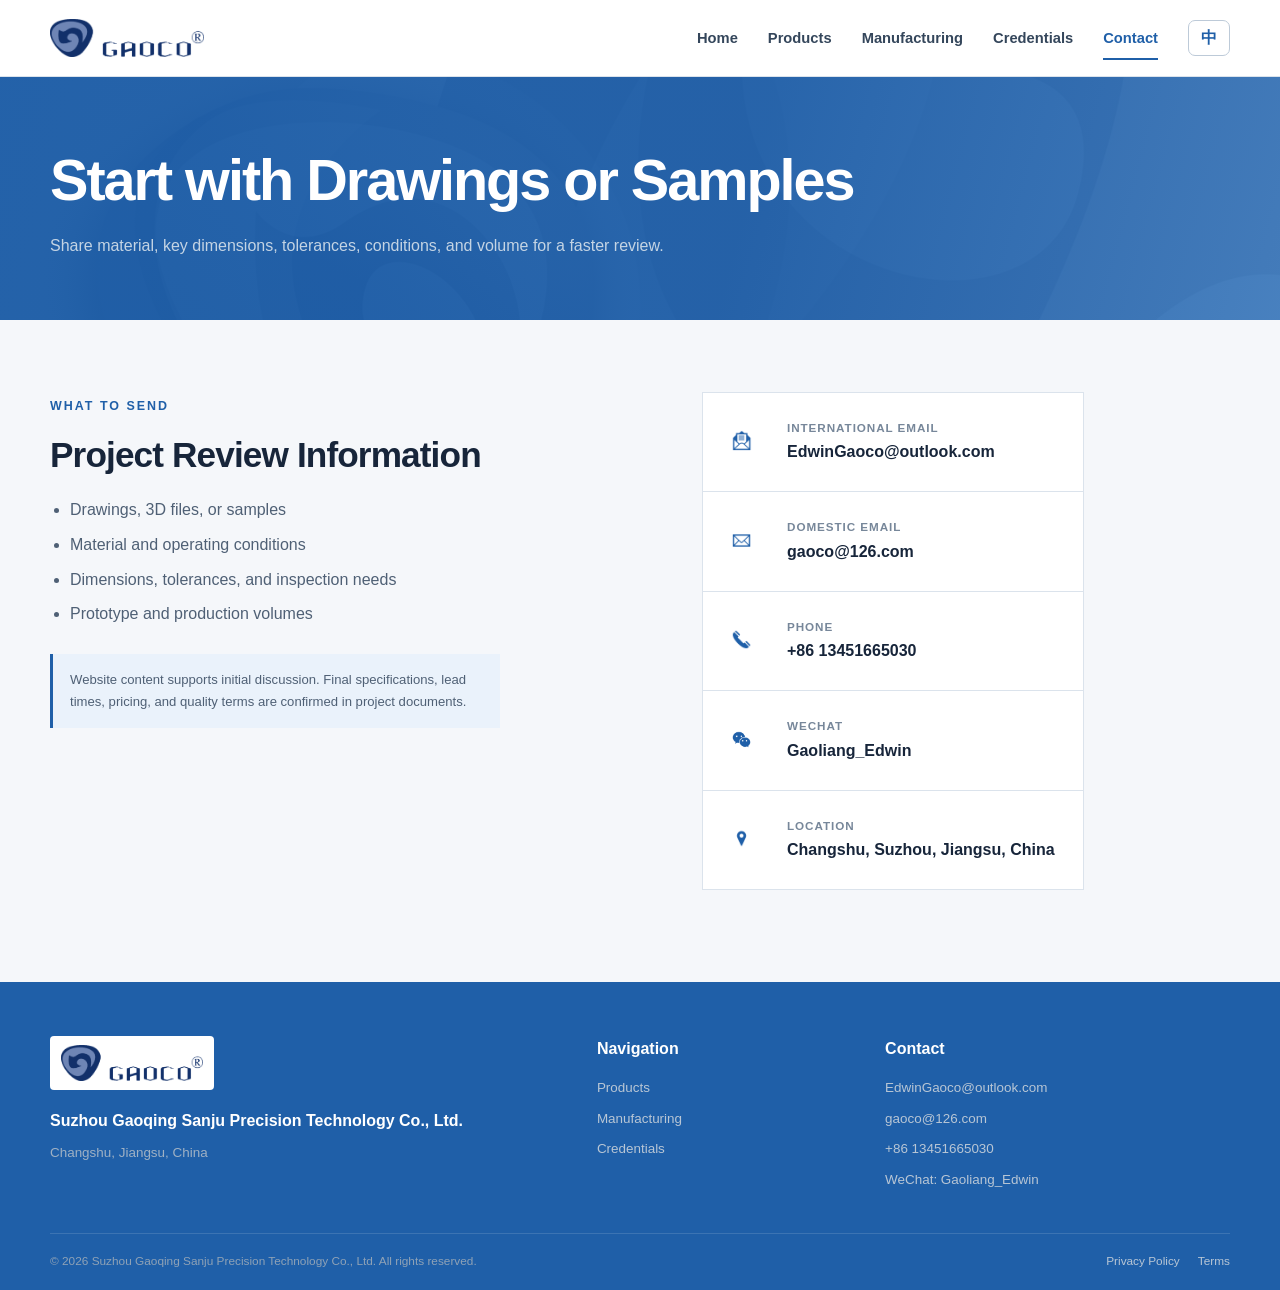
==== commit b5a7c890: "Add files via upload" ====
--- a/contacts.html
+++ b/contacts.html
@@ -27,7 +27,7 @@
     "mainEntity": {"@id": "https://gaoco.org/#organization"}
   }
   </script>
-  <link rel="stylesheet" href="style.css?v=20260804-13">
+  <link rel="stylesheet" href="style.css?v=20260813-14">
 </head>
 <body data-page="contacts" data-title-zh="联系我们 | 苏州高擎三炬精密科技有限公司" data-title-en="Contact | Suzhou Gaoqing Sanju Precision Technology">
   <header class="site-header"><div class="container header-flex">
@@ -49,14 +49,14 @@
         <div class="contact-list-card">
           <article class="contact-row"><span class="contact-icon" aria-hidden="true"><img src="contact-icons/email-opened.png" alt=""></span><div><span data-bi data-zh="国际业务邮箱" data-en="International email">国际业务邮箱</span><a href="mailto:EdwinGaoco@outlook.com">EdwinGaoco@outlook.com</a></div></article>
           <article class="contact-row"><span class="contact-icon" aria-hidden="true"><img src="contact-icons/email.png" alt=""></span><div><span data-bi data-zh="国内业务邮箱" data-en="Domestic email">国内业务邮箱</span><a href="mailto:gaoco@126.com">gaoco@126.com</a></div></article>
-          <article class="contact-row"><span class="contact-icon" aria-hidden="true"><img src="contact-icons/phone.png" alt=""></span><div><span data-bi data-zh="电话" data-en="Phone">电话</span><a href="tel:+8613451619866">+86 134-5161-9866</a></div></article>
+          <article class="contact-row"><span class="contact-icon" aria-hidden="true"><img src="contact-icons/phone.png" alt=""></span><div><span data-bi data-zh="电话" data-en="Phone">电话</span><a href="tel:+8613451665030">+86 13451665030</a></div></article>
           <article class="contact-row"><span class="contact-icon" aria-hidden="true"><img src="contact-icons/wechat.png" alt=""></span><div><span data-bi data-zh="微信" data-en="WeChat">微信</span><strong>Gaoliang_Edwin</strong></div></article>
           <article class="contact-row"><span class="contact-icon" aria-hidden="true"><img src="contact-icons/location.png" alt=""></span><div><span data-bi data-zh="所在地" data-en="Location">所在地</span><strong data-bi data-zh="中国 · 江苏 · 苏州 · 常熟" data-en="Changshu, Suzhou, Jiangsu, China">中国 · 江苏 · 苏州 · 常熟</strong></div></article>
         </div>
       </div>
     </section>
   </main>
-  <footer class="site-footer"><div class="container footer-grid"><div class="footer-brand"><img src="branding/gaoco-logo-transparent.png" alt="GAOCO" width="699" height="175"><p data-bi data-zh="苏州高擎三炬精密科技有限公司" data-en="Suzhou Gaoqing Sanju Precision Technology Co., Ltd.">苏州高擎三炬精密科技有限公司</p><span data-bi data-zh="中国 · 江苏 · 常熟" data-en="Changshu, Jiangsu, China">中国 · 江苏 · 常熟</span></div><div class="footer-links"><strong data-bi data-zh="快速导航" data-en="Navigation">快速导航</strong><a href="products.html" data-bi data-zh="产品中心" data-en="Products">产品中心</a><a href="roadmap.html" data-bi data-zh="制造与研发" data-en="Manufacturing">制造与研发</a><a href="credentials.html" data-bi data-zh="资质文件" data-en="Credentials">资质文件</a></div><div class="footer-contact"><strong data-bi data-zh="联系" data-en="Contact">联系</strong><a href="mailto:EdwinGaoco@outlook.com">EdwinGaoco@outlook.com</a><a href="mailto:gaoco@126.com">gaoco@126.com</a><a href="tel:+8613451619866">+86 134-5161-9866</a><span>WeChat: Gaoliang_Edwin</span></div></div><div class="container footer-bottom"><p>© <span data-current-year>2026</span> <span data-bi data-zh="苏州高擎三炬精密科技有限公司。保留一切权利。" data-en="Suzhou Gaoqing Sanju Precision Technology Co., Ltd. All rights reserved.">苏州高擎三炬精密科技有限公司。保留一切权利。</span></p><p><a href="privacy.html" data-bi data-zh="隐私政策" data-en="Privacy Policy">隐私政策</a><a href="terms.html" data-bi data-zh="使用条款" data-en="Terms">使用条款</a></p></div></footer>
-  <script defer src="script.js?v=20260804-13"></script>
+  <footer class="site-footer"><div class="container footer-grid"><div class="footer-brand"><img src="branding/gaoco-logo-transparent.png" alt="GAOCO" width="699" height="175"><p data-bi data-zh="苏州高擎三炬精密科技有限公司" data-en="Suzhou Gaoqing Sanju Precision Technology Co., Ltd.">苏州高擎三炬精密科技有限公司</p><span data-bi data-zh="中国 · 江苏 · 常熟" data-en="Changshu, Jiangsu, China">中国 · 江苏 · 常熟</span></div><div class="footer-links"><strong data-bi data-zh="快速导航" data-en="Navigation">快速导航</strong><a href="products.html" data-bi data-zh="产品中心" data-en="Products">产品中心</a><a href="roadmap.html" data-bi data-zh="制造与研发" data-en="Manufacturing">制造与研发</a><a href="credentials.html" data-bi data-zh="资质文件" data-en="Credentials">资质文件</a></div><div class="footer-contact"><strong data-bi data-zh="联系" data-en="Contact">联系</strong><a href="mailto:EdwinGaoco@outlook.com">EdwinGaoco@outlook.com</a><a href="mailto:gaoco@126.com">gaoco@126.com</a><a href="tel:+8613451665030">+86 13451665030</a><span>WeChat: Gaoliang_Edwin</span></div></div><div class="container footer-bottom"><p>© <span data-current-year>2026</span> <span data-bi data-zh="苏州高擎三炬精密科技有限公司。保留一切权利。" data-en="Suzhou Gaoqing Sanju Precision Technology Co., Ltd. All rights reserved.">苏州高擎三炬精密科技有限公司。保留一切权利。</span></p><p><a href="privacy.html" data-bi data-zh="隐私政策" data-en="Privacy Policy">隐私政策</a><a href="terms.html" data-bi data-zh="使用条款" data-en="Terms">使用条款</a></p></div></footer>
+  <script defer src="script.js?v=20260813-14"></script>
 </body>
 </html>
--- a/style.css
+++ b/style.css
@@ -121,7 +121,7 @@
 .hero-copy h1{max-width:690px;margin-bottom:24px}
 .hero-lead{max-width:690px;margin-bottom:30px;font-size:1.08rem;line-height:1.85}
 .hero-copy .btn-group{margin-bottom:38px}
-.fact-row{display:grid;grid-template-columns:repeat(3,1fr);gap:0;margin:0;padding-top:24px;border-top:1px solid var(--line)}
+.fact-row{display:grid;grid-template-columns:repeat(2,1fr);gap:0;margin:0;padding-top:24px;border-top:1px solid var(--line)}
 .fact-row div{padding-right:16px}
 .fact-row div+div{padding-left:20px;border-left:1px solid var(--line)}
 .fact-row dt{color:var(--navy);font-size:1rem;font-weight:800;letter-spacing:.02em}
@@ -468,13 +468,11 @@
 .product-hero-summary i{color:#fff;font-size:.78rem;font-style:normal;font-weight:650;letter-spacing:.04em}
 
 .product-selector{gap:0;padding:0;border:1px solid #cad6e2}
-.product-tab{display:grid;grid-template-columns:38px 1fr;align-items:center;gap:10px;min-height:72px;padding:12px 18px;border:0;border-right:1px solid var(--line);border-radius:0;text-align:left}
+.product-tab{display:grid;grid-template-columns:1fr;align-items:center;gap:10px;min-height:72px;padding:12px 22px;border:0;border-right:1px solid var(--line);border-radius:0;text-align:left}
 .product-tab:last-child{border-right:0}
-.product-tab .tab-number{color:#9aabba;font-size:.7rem;font-weight:850;letter-spacing:.12em}
 .product-tab span:last-child{display:flex;flex-direction:column}
 .product-tab b{font-size:.94rem;line-height:1.3}
 .product-tab.active{background:var(--blue);color:#fff;border-color:var(--blue)}
-.product-tab.active .tab-number{color:#d9e9fa}
 .product-panels{margin-top:50px;scroll-margin-top:168px}
 .panel-head.panel-head-split{display:grid;grid-template-columns:minmax(0,.85fr) minmax(380px,1.15fr);gap:74px;align-items:end;max-width:none;margin:0 0 46px;text-align:left}
 .panel-head-split h2{margin:0;font-size:clamp(2rem,3.5vw,3rem)}
@@ -489,7 +487,6 @@
 .exploded-overview.reverse .exploded-copy{order:2}
 .exploded-overview.reverse .exploded-trigger{order:1}
 .exploded-copy{display:flex;flex-direction:column;justify-content:center;padding:44px 48px}
-.product-code{display:block;margin-bottom:15px;color:var(--blue);font-size:.7rem;font-weight:850;letter-spacing:.16em}
 .exploded-copy h3{margin-bottom:14px;font-size:clamp(1.75rem,3vw,2.45rem)}
 .exploded-copy p{margin-bottom:19px;font-size:.91rem;line-height:1.8}
 .exploded-copy ul{display:flex;flex-wrap:wrap;gap:7px;margin:0;padding:0;list-style:none}
@@ -521,9 +518,8 @@
 .exploded-product.expanded .p2,.exploded-product.expanded .p4{transition-delay:.06s}
 .exploded-product.expanded .p5,.exploded-product.expanded .p6{transition-delay:.12s}
 .exploded-part img{display:block;width:100%;aspect-ratio:4/3;object-fit:cover}
-.exploded-part>div{display:flex;justify-content:space-between;gap:8px;padding:9px 11px}
+.exploded-part>div{display:block;padding:9px 11px}
 .exploded-part b{font-size:.72rem}
-.exploded-part small{color:var(--blue);font-size:.62rem;font-weight:800}
 .exploded-part.p1{grid-area:p1}.exploded-part.p2{grid-area:p2}.exploded-part.p3{grid-area:p3}.exploded-part.p4{grid-area:p4}.exploded-part.p5{grid-area:p5}.exploded-part.p6{grid-area:p6}.exploded-part.p7{grid-area:p7}.exploded-part.p8{grid-area:p8}
 
 .headlight-stage{grid-template-columns:repeat(4,1fr);grid-template-areas:"p1 p2 p3 p4" "p5 core core p6" "p7 core core p8";align-items:stretch}
@@ -623,9 +619,11 @@
 
 @media (max-width:820px){
   .product-tab{min-width:240px}
-  .exploded-overview,.exploded-overview.reverse{grid-template-columns:1fr}
+  .exploded-overview,.exploded-overview.reverse{grid-template-columns:1fr;min-height:0}
   .exploded-overview.reverse .exploded-copy,.exploded-overview.reverse .exploded-trigger{order:initial}
-  .exploded-trigger>img{min-height:0}
+  .exploded-trigger{display:block;width:100%;height:auto;min-height:0;aspect-ratio:4/3}
+  .dvd-product .exploded-trigger{aspect-ratio:4/5}
+  .exploded-trigger>img,.exploded-product:not(.dvd-product) .exploded-trigger>img,.dvd-product .exploded-trigger>img{width:100%;height:100%;min-height:0;aspect-ratio:auto;object-fit:cover}
   .exploded-stage,.exploded-product.expanded .exploded-stage{grid-template-columns:repeat(2,1fr);grid-template-areas:"core core" "p1 p2" "p3 p4" "p5 p6";width:calc(100% - 36px);background:#f5f8fb}
   .headlight-stage,.exploded-product.expanded .headlight-stage{grid-template-areas:"core core" "p1 p2" "p3 p4" "p5 p6" "p7 p8"}
   .dvd-stage,.exploded-product.expanded .dvd-stage{grid-template-columns:repeat(3,1fr);grid-template-areas:none}
@@ -655,7 +653,13 @@
   .exploded-part b{display:block;font-size:.58rem;line-height:1.3}
   .exploded-part small{display:none}
   .gear-type-grid{grid-template-columns:repeat(2,1fr)}
-  .material-grid,.component-grid{grid-template-columns:1fr}
+  #semiconductor-materials .material-grid,#semiconductor-materials .component-grid{grid-template-columns:repeat(3,minmax(0,1fr));gap:6px}
+  #semiconductor-materials .material-grid article>div,#semiconductor-materials .component-grid article>div{padding:7px 6px}
+  #semiconductor-materials .material-grid h3,#semiconductor-materials .component-grid h3{min-height:0;margin-bottom:5px;font-size:.61rem;line-height:1.35;overflow-wrap:anywhere}
+  #semiconductor-materials .material-grid p,#semiconductor-materials .component-grid p{font-size:.52rem;line-height:1.45;overflow-wrap:anywhere}
+  #semiconductor-materials .powder-grid p{padding-top:6px}
+  #semiconductor-materials .powder-grid .material-application{margin-top:6px;font-size:.52rem;line-height:1.45}
+  #semiconductor-materials .material-grid img,#semiconductor-materials .component-grid img{width:100%;height:auto;aspect-ratio:3/4;object-fit:cover}
   .aln-copy,.optical-feature>div:last-child{padding:28px 22px}
   .aln-visual{aspect-ratio:4/3}
   .optical-image{aspect-ratio:3/4}
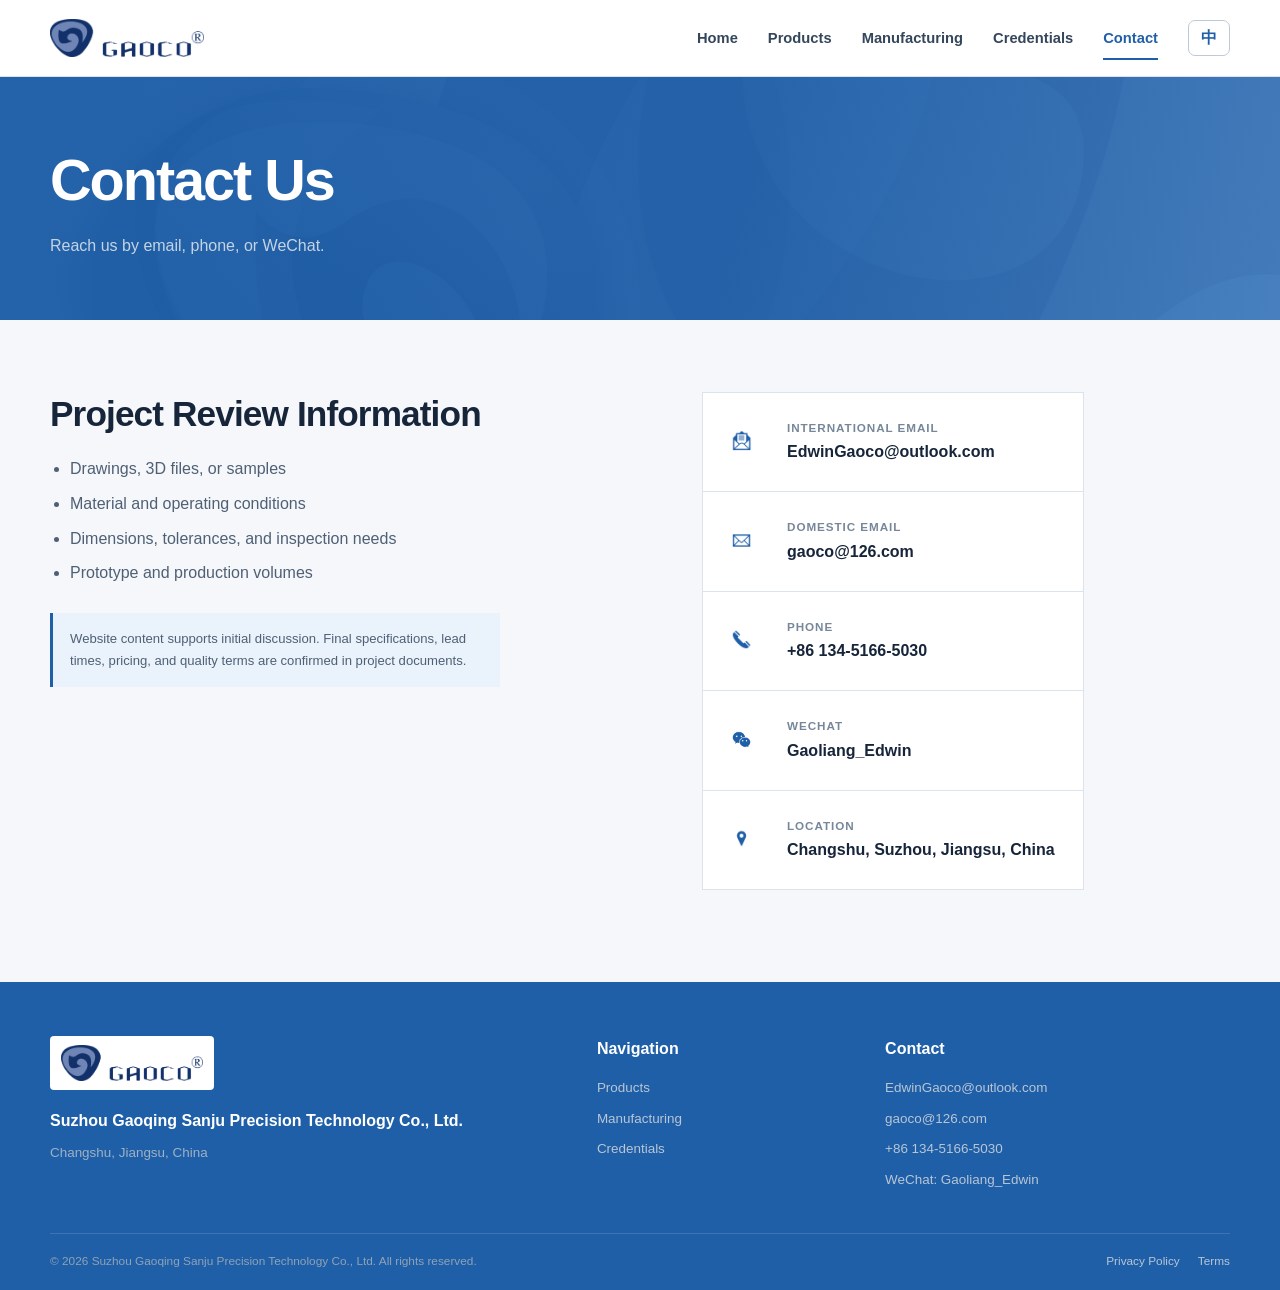
==== commit 29ab3b9a: "Add files via upload" ====
--- a/contacts.html
+++ b/contacts.html
@@ -27,7 +27,7 @@
     "mainEntity": {"@id": "https://gaoco.org/#organization"}
   }
   </script>
-  <link rel="stylesheet" href="style.css?v=20260813-14">
+  <link rel="stylesheet" href="style.css?v=20260813-17">
 </head>
 <body data-page="contacts" data-title-zh="联系我们 | 苏州高擎三炬精密科技有限公司" data-title-en="Contact | Suzhou Gaoqing Sanju Precision Technology">
   <header class="site-header"><div class="container header-flex">
@@ -37,11 +37,10 @@
     <button class="language-toggle" id="languageToggle" type="button" aria-label="切换语言"><span id="languageToggleText">EN</span></button>
   </div></header>
   <main>
-    <section class="contact-hero"><div class="container contact-hero-inner"><h1 data-bi data-zh="从图纸、样件或应用需求开始沟通" data-en="Start with Drawings or Samples">从图纸、样件或应用需求开始沟通</h1><p data-bi data-zh="发送已知材料、关键尺寸、公差、使用环境与预期批量，有助于我们更快完成初步评估。" data-en="Share material, key dimensions, tolerances, conditions, and volume for a faster review.">发送已知材料、关键尺寸、公差、使用环境与预期批量，有助于我们更快完成初步评估。</p></div></section>
+    <section class="contact-hero"><div class="container contact-hero-inner"><h1 data-bi data-zh="欢迎联系我们" data-en="Contact Us">欢迎联系我们</h1><p data-bi data-zh="可通过邮箱、电话或微信沟通产品和项目需求。" data-en="Reach us by email, phone, or WeChat.">可通过邮箱、电话或微信沟通产品和项目需求。</p></div></section>
     <section class="compact-contact-section">
       <div class="container contact-layout">
         <div class="contact-guidance">
-          <p class="eyebrow" data-bi data-zh="建议提供" data-en="What to send">建议提供</p>
           <h2 data-bi data-zh="项目初步评估资料" data-en="Project Review Information">项目初步评估资料</h2>
           <ul><li data-bi data-zh="产品图纸、三维文件或实物样件" data-en="Drawings, 3D files, or samples">产品图纸、三维文件或实物样件</li><li data-bi data-zh="材料体系及应用环境" data-en="Material and operating conditions">材料体系及应用环境</li><li data-bi data-zh="关键尺寸、公差和检测要求" data-en="Dimensions, tolerances, and inspection needs">关键尺寸、公差和检测要求</li><li data-bi data-zh="试制数量与预期批量" data-en="Prototype and production volumes">试制数量与预期批量</li></ul>
           <p class="contact-note" data-bi data-zh="网站内容用于初步沟通。正式规格、交期、价格与质量要求以双方确认的技术文件和商务文件为准。" data-en="Website content supports initial discussion. Final specifications, lead times, pricing, and quality terms are confirmed in project documents.">网站内容用于初步沟通。正式规格、交期、价格与质量要求以双方确认的技术文件和商务文件为准。</p>
@@ -49,14 +48,14 @@
         <div class="contact-list-card">
           <article class="contact-row"><span class="contact-icon" aria-hidden="true"><img src="contact-icons/email-opened.png" alt=""></span><div><span data-bi data-zh="国际业务邮箱" data-en="International email">国际业务邮箱</span><a href="mailto:EdwinGaoco@outlook.com">EdwinGaoco@outlook.com</a></div></article>
           <article class="contact-row"><span class="contact-icon" aria-hidden="true"><img src="contact-icons/email.png" alt=""></span><div><span data-bi data-zh="国内业务邮箱" data-en="Domestic email">国内业务邮箱</span><a href="mailto:gaoco@126.com">gaoco@126.com</a></div></article>
-          <article class="contact-row"><span class="contact-icon" aria-hidden="true"><img src="contact-icons/phone.png" alt=""></span><div><span data-bi data-zh="电话" data-en="Phone">电话</span><a href="tel:+8613451665030">+86 13451665030</a></div></article>
+          <article class="contact-row"><span class="contact-icon" aria-hidden="true"><img src="contact-icons/phone.png" alt=""></span><div><span data-bi data-zh="电话" data-en="Phone">电话</span><a href="tel:+8613451665030">+86 134-5166-5030</a></div></article>
           <article class="contact-row"><span class="contact-icon" aria-hidden="true"><img src="contact-icons/wechat.png" alt=""></span><div><span data-bi data-zh="微信" data-en="WeChat">微信</span><strong>Gaoliang_Edwin</strong></div></article>
           <article class="contact-row"><span class="contact-icon" aria-hidden="true"><img src="contact-icons/location.png" alt=""></span><div><span data-bi data-zh="所在地" data-en="Location">所在地</span><strong data-bi data-zh="中国 · 江苏 · 苏州 · 常熟" data-en="Changshu, Suzhou, Jiangsu, China">中国 · 江苏 · 苏州 · 常熟</strong></div></article>
         </div>
       </div>
     </section>
   </main>
-  <footer class="site-footer"><div class="container footer-grid"><div class="footer-brand"><img src="branding/gaoco-logo-transparent.png" alt="GAOCO" width="699" height="175"><p data-bi data-zh="苏州高擎三炬精密科技有限公司" data-en="Suzhou Gaoqing Sanju Precision Technology Co., Ltd.">苏州高擎三炬精密科技有限公司</p><span data-bi data-zh="中国 · 江苏 · 常熟" data-en="Changshu, Jiangsu, China">中国 · 江苏 · 常熟</span></div><div class="footer-links"><strong data-bi data-zh="快速导航" data-en="Navigation">快速导航</strong><a href="products.html" data-bi data-zh="产品中心" data-en="Products">产品中心</a><a href="roadmap.html" data-bi data-zh="制造与研发" data-en="Manufacturing">制造与研发</a><a href="credentials.html" data-bi data-zh="资质文件" data-en="Credentials">资质文件</a></div><div class="footer-contact"><strong data-bi data-zh="联系" data-en="Contact">联系</strong><a href="mailto:EdwinGaoco@outlook.com">EdwinGaoco@outlook.com</a><a href="mailto:gaoco@126.com">gaoco@126.com</a><a href="tel:+8613451665030">+86 13451665030</a><span>WeChat: Gaoliang_Edwin</span></div></div><div class="container footer-bottom"><p>© <span data-current-year>2026</span> <span data-bi data-zh="苏州高擎三炬精密科技有限公司。保留一切权利。" data-en="Suzhou Gaoqing Sanju Precision Technology Co., Ltd. All rights reserved.">苏州高擎三炬精密科技有限公司。保留一切权利。</span></p><p><a href="privacy.html" data-bi data-zh="隐私政策" data-en="Privacy Policy">隐私政策</a><a href="terms.html" data-bi data-zh="使用条款" data-en="Terms">使用条款</a></p></div></footer>
-  <script defer src="script.js?v=20260813-14"></script>
+  <footer class="site-footer"><div class="container footer-grid"><div class="footer-brand"><img src="branding/gaoco-logo-transparent.png" alt="GAOCO" width="699" height="175"><p data-bi data-zh="苏州高擎三炬精密科技有限公司" data-en="Suzhou Gaoqing Sanju Precision Technology Co., Ltd.">苏州高擎三炬精密科技有限公司</p><span data-bi data-zh="中国 · 江苏 · 常熟" data-en="Changshu, Jiangsu, China">中国 · 江苏 · 常熟</span></div><div class="footer-links"><strong data-bi data-zh="快速导航" data-en="Navigation">快速导航</strong><a href="products.html" data-bi data-zh="产品中心" data-en="Products">产品中心</a><a href="roadmap.html" data-bi data-zh="制造与研发" data-en="Manufacturing">制造与研发</a><a href="credentials.html" data-bi data-zh="资质文件" data-en="Credentials">资质文件</a></div><div class="footer-contact"><strong data-bi data-zh="联系" data-en="Contact">联系</strong><a href="mailto:EdwinGaoco@outlook.com">EdwinGaoco@outlook.com</a><a href="mailto:gaoco@126.com">gaoco@126.com</a><a href="tel:+8613451665030">+86 134-5166-5030</a><span>WeChat: Gaoliang_Edwin</span></div></div><div class="container footer-bottom"><p>© <span data-current-year>2026</span> <span data-bi data-zh="苏州高擎三炬精密科技有限公司。保留一切权利。" data-en="Suzhou Gaoqing Sanju Precision Technology Co., Ltd. All rights reserved.">苏州高擎三炬精密科技有限公司。保留一切权利。</span></p><p><a href="privacy.html" data-bi data-zh="隐私政策" data-en="Privacy Policy">隐私政策</a><a href="terms.html" data-bi data-zh="使用条款" data-en="Terms">使用条款</a></p></div></footer>
+  <script defer src="script.js?v=20260813-17"></script>
 </body>
 </html>
--- a/style.css
+++ b/style.css
@@ -129,6 +129,7 @@
 .hero-gallery{display:grid;grid-template-columns:1fr 1fr;grid-template-areas:"wide wide" "portrait-a portrait-b";gap:12px;align-items:start;width:100%;max-width:540px;min-height:0;justify-self:end}
 .hero-photo{position:relative;display:block;margin:0;overflow:hidden;border:1px solid #cad4df;background:#e8eef4;text-decoration:none}
 .hero-tile-4x5{grid-area:portrait-a;aspect-ratio:4/5}
+.hero-tile-3x4-left{grid-area:portrait-a;aspect-ratio:3/4}
 .hero-tile-4x3{grid-area:wide;aspect-ratio:4/3}
 .hero-tile-3x4{grid-area:portrait-b;aspect-ratio:3/4}
 .hero-photo img{width:100%;height:100%;object-fit:cover;transition:transform .4s ease}
@@ -142,6 +143,8 @@
 .live-tile-images img{position:absolute;inset:0;opacity:0;transform:translateY(100%) rotateX(-8deg);transform-origin:center top;transition:transform .72s cubic-bezier(.2,.78,.22,1),opacity .4s ease}
 .live-tile-images img.is-current{z-index:2;opacity:1;transform:translateY(0) rotateX(0)}
 .live-tile-images img.is-leaving{z-index:3;opacity:0;transform:translateY(-100%) rotateX(8deg)}
+.live-tile-images img.home-drawing-slide{object-fit:contain;background:#fff}
+.company-name{margin-bottom:18px;color:var(--ink);font-size:clamp(1.45rem,2.3vw,2.05rem);font-weight:780;line-height:1.3;letter-spacing:.025em;text-transform:none}
 
 .proof-strip{background:var(--navy-deep);color:#fff}
 .proof-grid{display:grid;grid-template-columns:repeat(4,1fr)}
@@ -151,7 +154,7 @@
 .proof-grid strong{font-size:.94rem;font-weight:700}
 
 .section{padding:96px 0}
-.section-products{background:#fff}
+.section-products{padding-bottom:54px;background:#fff}
 .section-head{margin-bottom:38px}
 .split-head{display:grid;grid-template-columns:1fr minmax(320px,.72fr);align-items:end;gap:60px}
 .split-head h2{margin-bottom:0}
@@ -163,7 +166,7 @@
 .business-image img{width:100%;height:100%;object-fit:cover}
 .card-body{padding:24px}
 .card-index{display:block;color:#9aabbc;font-size:.73rem;font-weight:800;letter-spacing:.12em;margin-bottom:14px}
-.card-body h3{margin-bottom:10px}
+.card-body h3{margin:0}
 .card-body p{min-height:76px;margin-bottom:18px;font-size:.92rem}
 
 .section-process{background:var(--surface-blue);border-block:1px solid var(--line)}
@@ -177,7 +180,7 @@
 .process-list strong{display:block;margin-bottom:4px;color:var(--ink);font-size:1.04rem}
 .process-list p{margin:0;font-size:.9rem}
 
-.section-quality{background:#fff}
+.section-quality{padding-top:54px;background:#fff}
 .quality-grid{display:grid;grid-template-columns:.72fr 1.28fr;gap:70px;align-items:center}
 .quality-copy p{line-height:1.85}
 .credential-marquee{position:relative;overflow:hidden;padding:4px 0;mask-image:linear-gradient(90deg,transparent,#000 5%,#000 95%,transparent);-webkit-mask-image:linear-gradient(90deg,transparent,#000 5%,#000 95%,transparent)}
@@ -576,13 +579,35 @@
 .component-grid h3{margin-bottom:8px}
 .component-grid p{margin:0;font-size:.82rem;line-height:1.65}
 
-.optical-feature{display:grid;grid-template-columns:minmax(340px,.8fr) minmax(0,1.2fr);align-items:center;min-height:520px;margin-bottom:18px;border:1px solid var(--line);background:#fff}
-.optical-image{position:relative;aspect-ratio:3/4;min-height:0;overflow:hidden;background:#e4ebf1}
+.optical-feature{display:grid;grid-template-columns:minmax(260px,.65fr) minmax(0,1.35fr);align-items:center;max-width:1080px;min-height:440px;margin:0 auto 18px;border:1px solid var(--line);background:#fff}
+.optical-image{position:relative;width:min(100%,320px);aspect-ratio:3/4;min-height:0;justify-self:center;overflow:hidden;background:#e4ebf1}
 .optical-image img{display:block;width:100%;height:100%;object-fit:cover;object-position:center}
-.optical-image>span{position:absolute;left:22px;top:18px;color:rgba(255,255,255,.9);font-size:4.5rem;font-weight:850;line-height:1;text-shadow:0 3px 18px rgba(13,40,72,.3)}
 .optical-feature>div:last-child{padding:52px}
 .optical-points{display:flex;flex-wrap:wrap;gap:8px;margin-top:22px}
 .optical-points span{padding:7px 10px;background:var(--blue-light);color:var(--blue);font-size:.72rem;font-weight:750}
+.mt-samples{margin:44px 0 18px}
+.mt-sample-grid{display:grid;grid-template-columns:repeat(3,1fr);gap:14px}
+.mt-sample-grid figure{margin:0;overflow:hidden;border:1px solid var(--line);background:#dfe8f1}
+.mt-sample-grid img{display:block;width:100%;aspect-ratio:4/3;object-fit:cover}
+.mt-spec-section{display:grid;grid-template-columns:minmax(0,1fr) minmax(220px,260px);gap:38px;align-items:center;max-width:940px;margin:18px auto;padding:34px 40px;border:1px solid var(--line);background:#fff}
+.mt-spec-copy h3{margin:8px 0 15px;font-size:clamp(1.8rem,3.2vw,2.7rem)}
+.mt-spec-copy p{margin-bottom:18px;line-height:1.8}
+.mt-spec-copy ul{display:flex;flex-wrap:wrap;gap:8px;margin:0;padding:0;list-style:none}
+.mt-spec-copy li{padding:7px 10px;border:1px solid #d8dee5;background:#f7f8fa;color:var(--ink-soft);font-size:.73rem;font-weight:720}
+.mt-drawing-stack{display:grid;gap:7px;align-content:center;width:min(100%,250px);min-height:0;justify-self:center}
+.mt-drawing{margin:0;padding:5px;border:1px solid #bdccda;background:#fff;box-shadow:0 8px 18px rgba(25,53,82,.07)}
+.mt-drawing img{display:block;width:100%;aspect-ratio:16/9;object-fit:contain;background:#fff}
+.mt-engineering-grid{display:grid;grid-template-columns:repeat(2,1fr);gap:14px;margin:18px 0 48px}
+.mt-engineering-card{display:grid;grid-template-columns:minmax(190px,.8fr) minmax(0,1.2fr);min-height:330px;overflow:hidden;border:1px solid var(--line);background:#fff}
+.mt-engineering-card>img{width:100%;height:100%;object-fit:cover;background:#eef2f7}
+.mt-engineering-card:first-child>img{object-fit:contain}
+.mt-engineering-card>div{display:flex;flex-direction:column;justify-content:center;padding:28px}
+.mt-engineering-card span{margin-bottom:8px;color:var(--blue);font-size:.66rem;font-weight:850;letter-spacing:.14em}
+.mt-engineering-card h3{margin-bottom:10px;font-size:1.3rem}
+.mt-engineering-card p{margin:0;font-size:.79rem;line-height:1.7}
+.application-reference{position:relative}
+.optical-component-grid{grid-template-columns:minmax(260px,380px);justify-content:center}
+#optical-ceramics .section-kicker,#optical-ceramics .mt-engineering-card>div>span{display:none}
 .future-product{display:flex;flex-direction:column}
 .future-visual{position:relative;display:grid;grid-template-columns:repeat(3,34px);place-content:center;gap:13px;aspect-ratio:3/4;background:linear-gradient(135deg,#edf3f9,#f8fafc)}
 .future-visual span{width:34px;height:84px;border:1px solid #a9bfd5;border-radius:20px;background:rgba(255,255,255,.8)}
@@ -615,6 +640,9 @@
   .material-specs{grid-template-columns:1fr}
   .material-specs span{border-bottom:1px solid var(--line)}
   .material-specs span:last-child{border-bottom:0}
+  .mt-spec-section{grid-template-columns:1fr 1fr;gap:30px;padding:36px}
+  .mt-engineering-card{grid-template-columns:1fr;min-height:0}
+  .mt-engineering-card>img{height:auto;aspect-ratio:4/3}
 }
 
 @media (max-width:820px){
@@ -635,16 +663,29 @@
   .aln-visual{min-height:0;aspect-ratio:4/3}
   .optical-image{min-height:0;aspect-ratio:3/4}
   .material-grid,.component-grid{grid-template-columns:repeat(2,1fr)}
+  .mt-spec-section{grid-template-columns:1fr}
+  .mt-drawing-stack{min-height:0}
+  .mt-engineering-grid{grid-template-columns:1fr}
 }
 
 @media (max-width:600px){
+  .section-products{padding-bottom:34px}
+  .section-quality{padding-top:34px}
   .product-hero-summary{display:none}
-  .product-selector-wrap{margin-inline:-14px;padding-inline:14px}
+  .product-selector-wrap{margin-inline:0;padding-inline:0;overflow:visible}
+  .product-selector{display:flex;justify-content:center;gap:4px;width:100%;min-width:0;border:0;background:transparent}
+  .product-tab{flex:0 1 auto;min-width:0;min-height:42px;padding:7px;border:1px solid #cad6e2!important;text-align:center}
+  .product-tab:last-child{border-right:1px solid #cad6e2}
+  .product-tab b{font-size:.64rem;line-height:1.25;overflow-wrap:normal}
   .product-panels{margin-top:38px}
   .panel-head.panel-head-split{margin-bottom:32px}
   .theme-heading{display:block}
   .theme-heading>p{margin-top:5px}
-  .exploded-copy{padding:28px 22px}
+  .exploded-overview,.exploded-overview.reverse{display:flex;flex-direction:column;align-items:center;padding:18px 0 0}
+  .exploded-overview .exploded-trigger,.exploded-overview.reverse .exploded-trigger{order:1;width:min(82%,360px);margin:0 auto;aspect-ratio:4/3;border:1px solid var(--line)}
+  .dvd-product .exploded-overview .exploded-trigger{aspect-ratio:4/5}
+  .exploded-overview .exploded-copy,.exploded-overview.reverse .exploded-copy{order:2;width:100%;padding:24px 22px 28px}
+  .exploded-trigger>img,.exploded-product:not(.dvd-product) .exploded-trigger>img,.dvd-product .exploded-trigger>img{width:100%;height:100%;min-height:0;object-fit:cover}
   .exploded-action{right:10px;bottom:10px}
   .exploded-product.expanded .exploded-stage,.exploded-product.expanded .dvd-stage{grid-template-columns:repeat(3,minmax(0,1fr));grid-template-areas:none;width:calc(100% - 12px);gap:6px;max-height:3200px;margin:0 6px 8px;padding:8px;background:#f5f8fb}
   .exploded-stage .stage-core{display:none}
@@ -663,9 +704,18 @@
   .aln-copy,.optical-feature>div:last-child{padding:28px 22px}
   .aln-visual{aspect-ratio:4/3}
   .optical-image{aspect-ratio:3/4}
+  .mt-samples{margin-top:34px}
+  .mt-sample-grid{grid-template-columns:repeat(3,minmax(0,1fr));gap:6px}
+  .mt-spec-section{gap:24px;padding:26px 18px}
+  .mt-drawing-stack{width:min(100%,240px);min-height:0;gap:7px}
+  .mt-drawing{width:100%;padding:4px}
+  .mt-engineering-grid{margin-bottom:34px}
+  .mt-engineering-card{grid-template-columns:1fr}
+  .mt-engineering-card>div{padding:22px 18px}
   .compact-material-grid h3{min-height:0}
   .product-review-note{align-items:flex-start;flex-direction:column;padding:30px 24px}
   .contact-row{grid-template-columns:34px minmax(0,1fr);gap:13px;padding:20px 18px}
   .contact-icon{width:34px;height:34px}
   .contact-row a,.contact-row strong{font-size:.91rem;overflow-wrap:anywhere}
-}
+  .company-name{font-size:1.3rem}
+}
